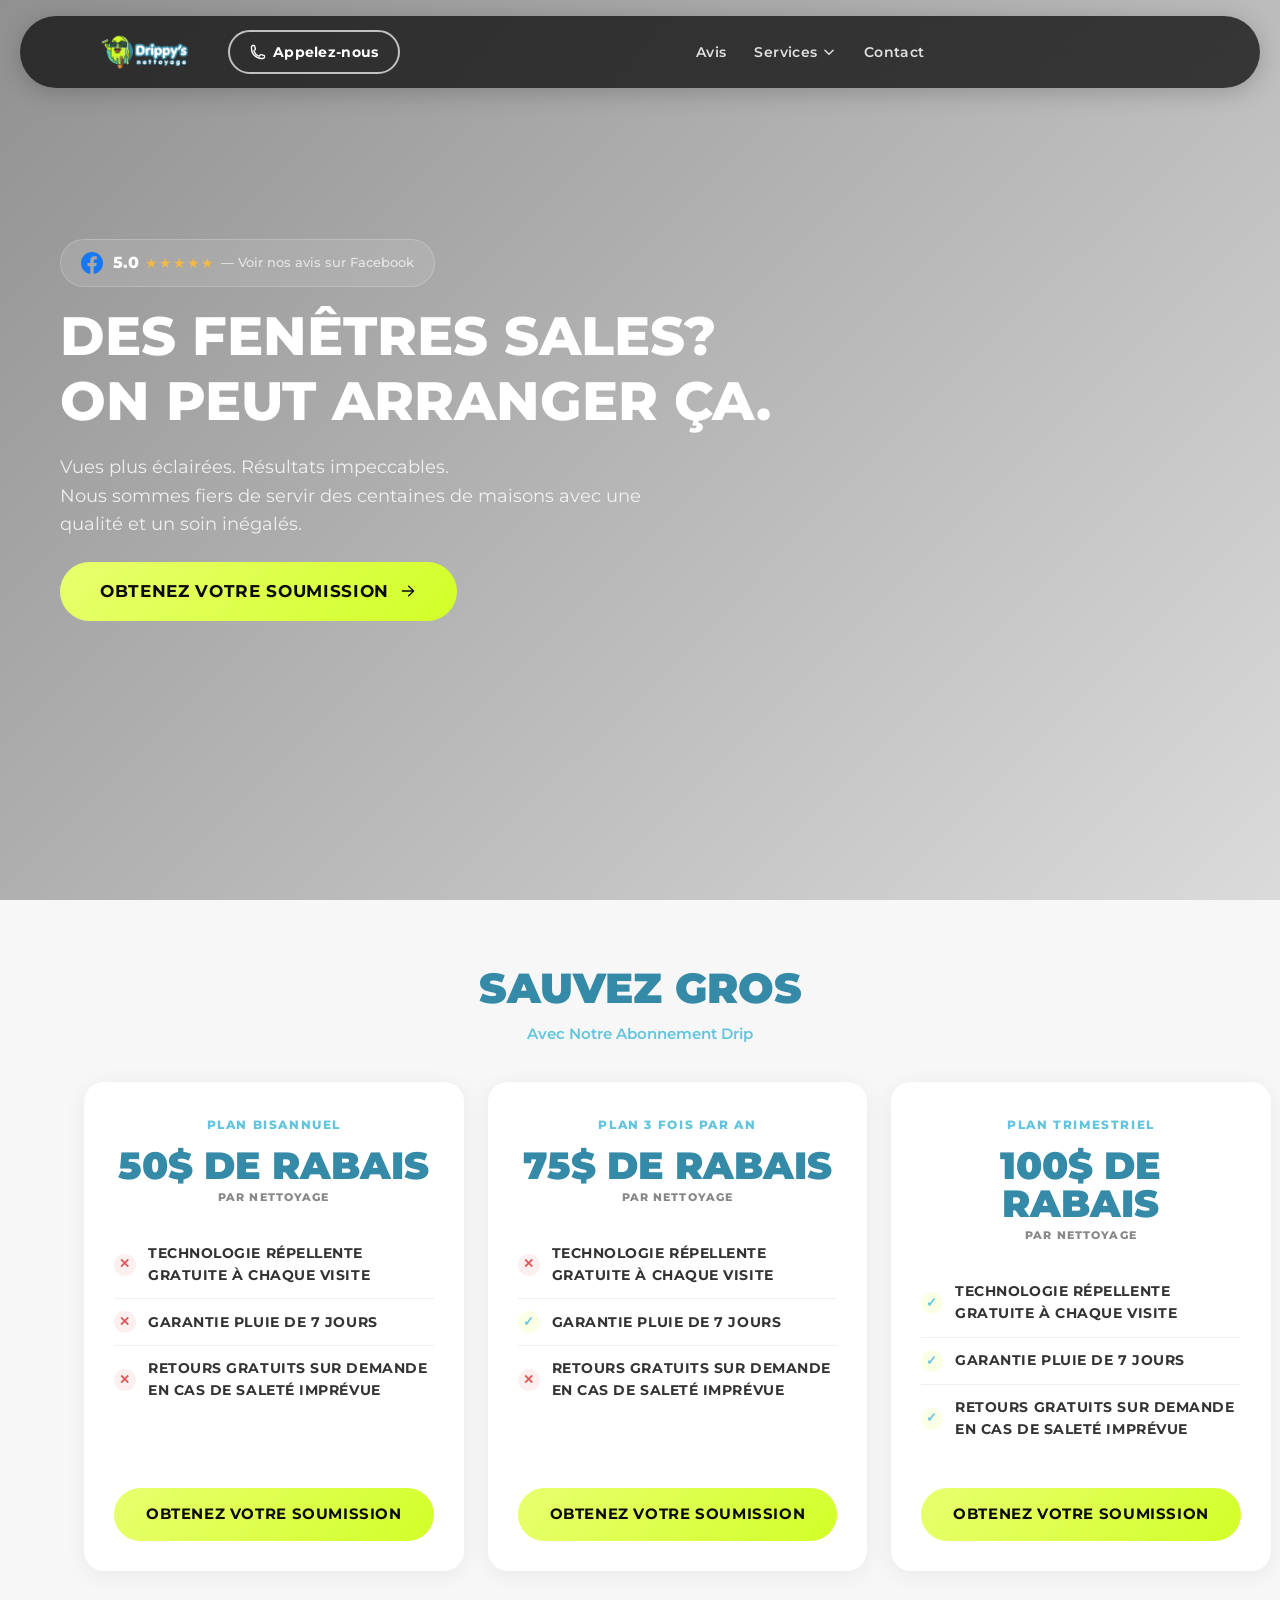
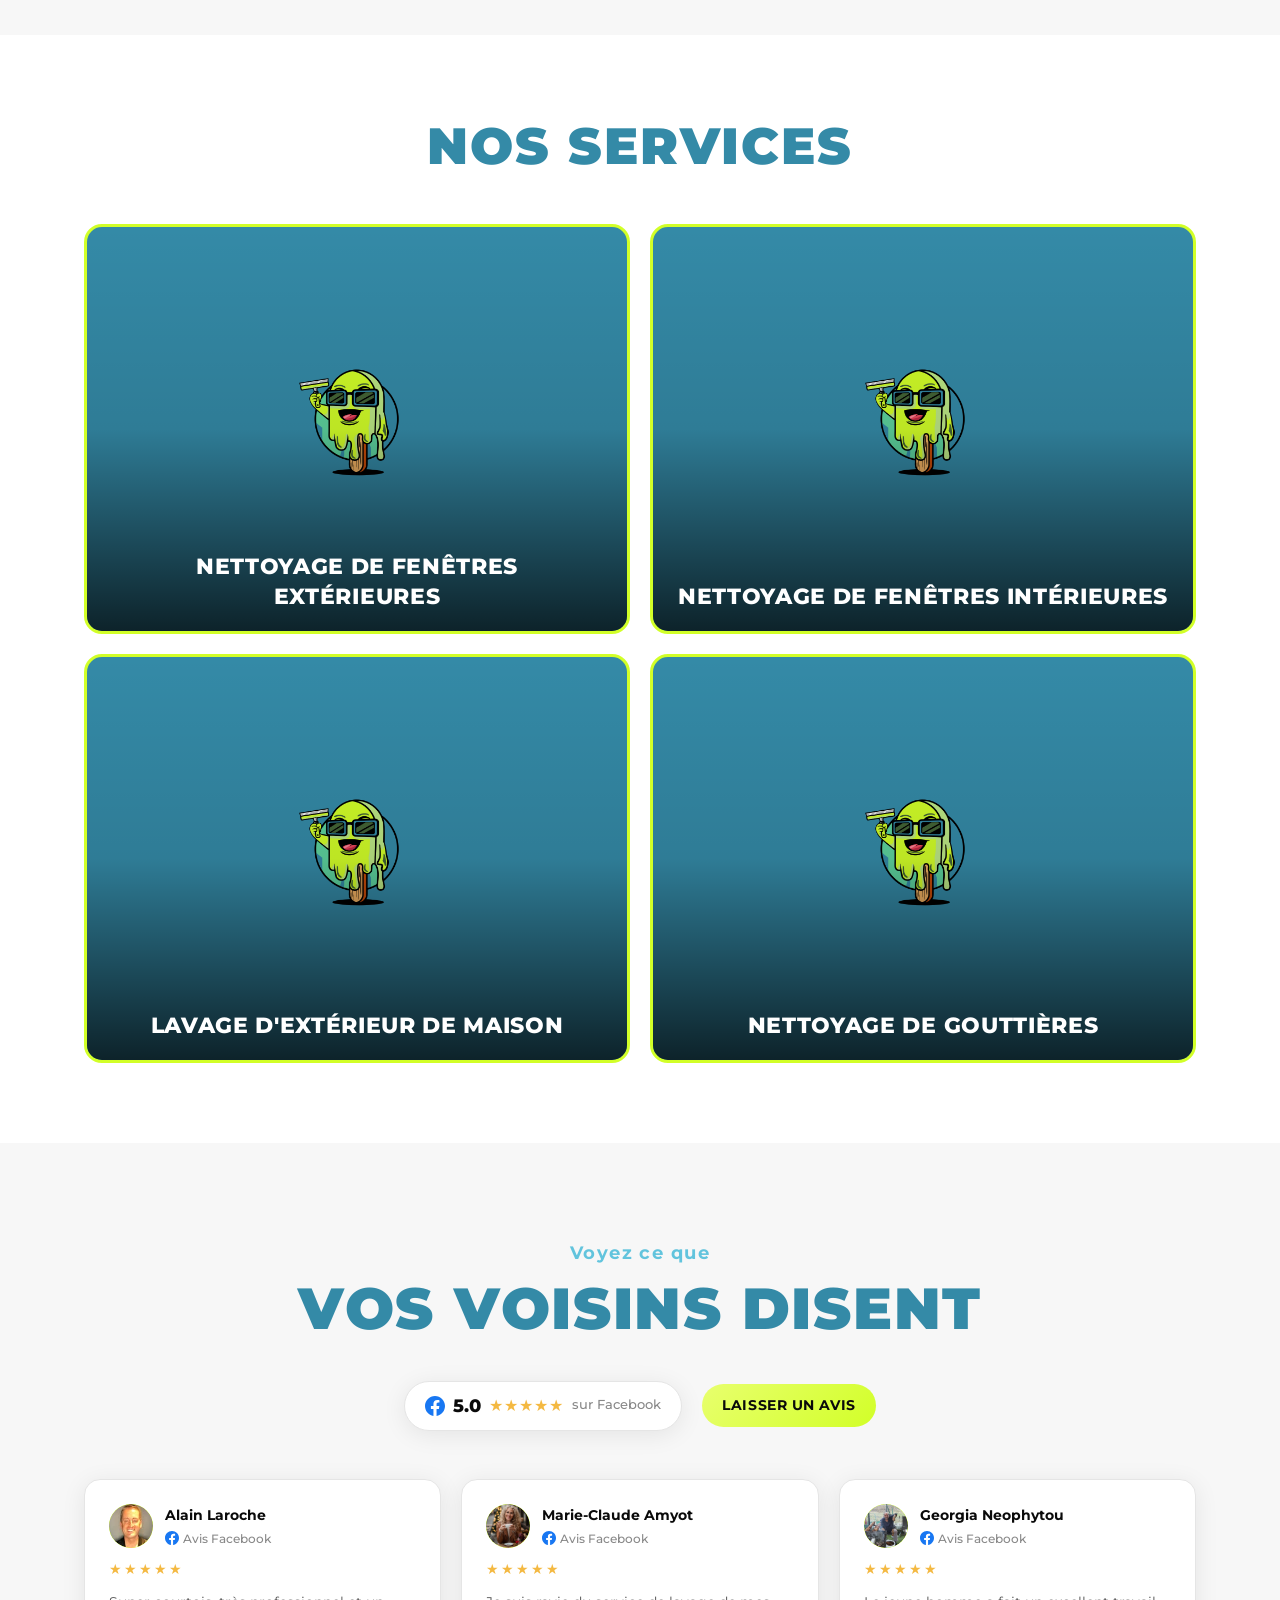
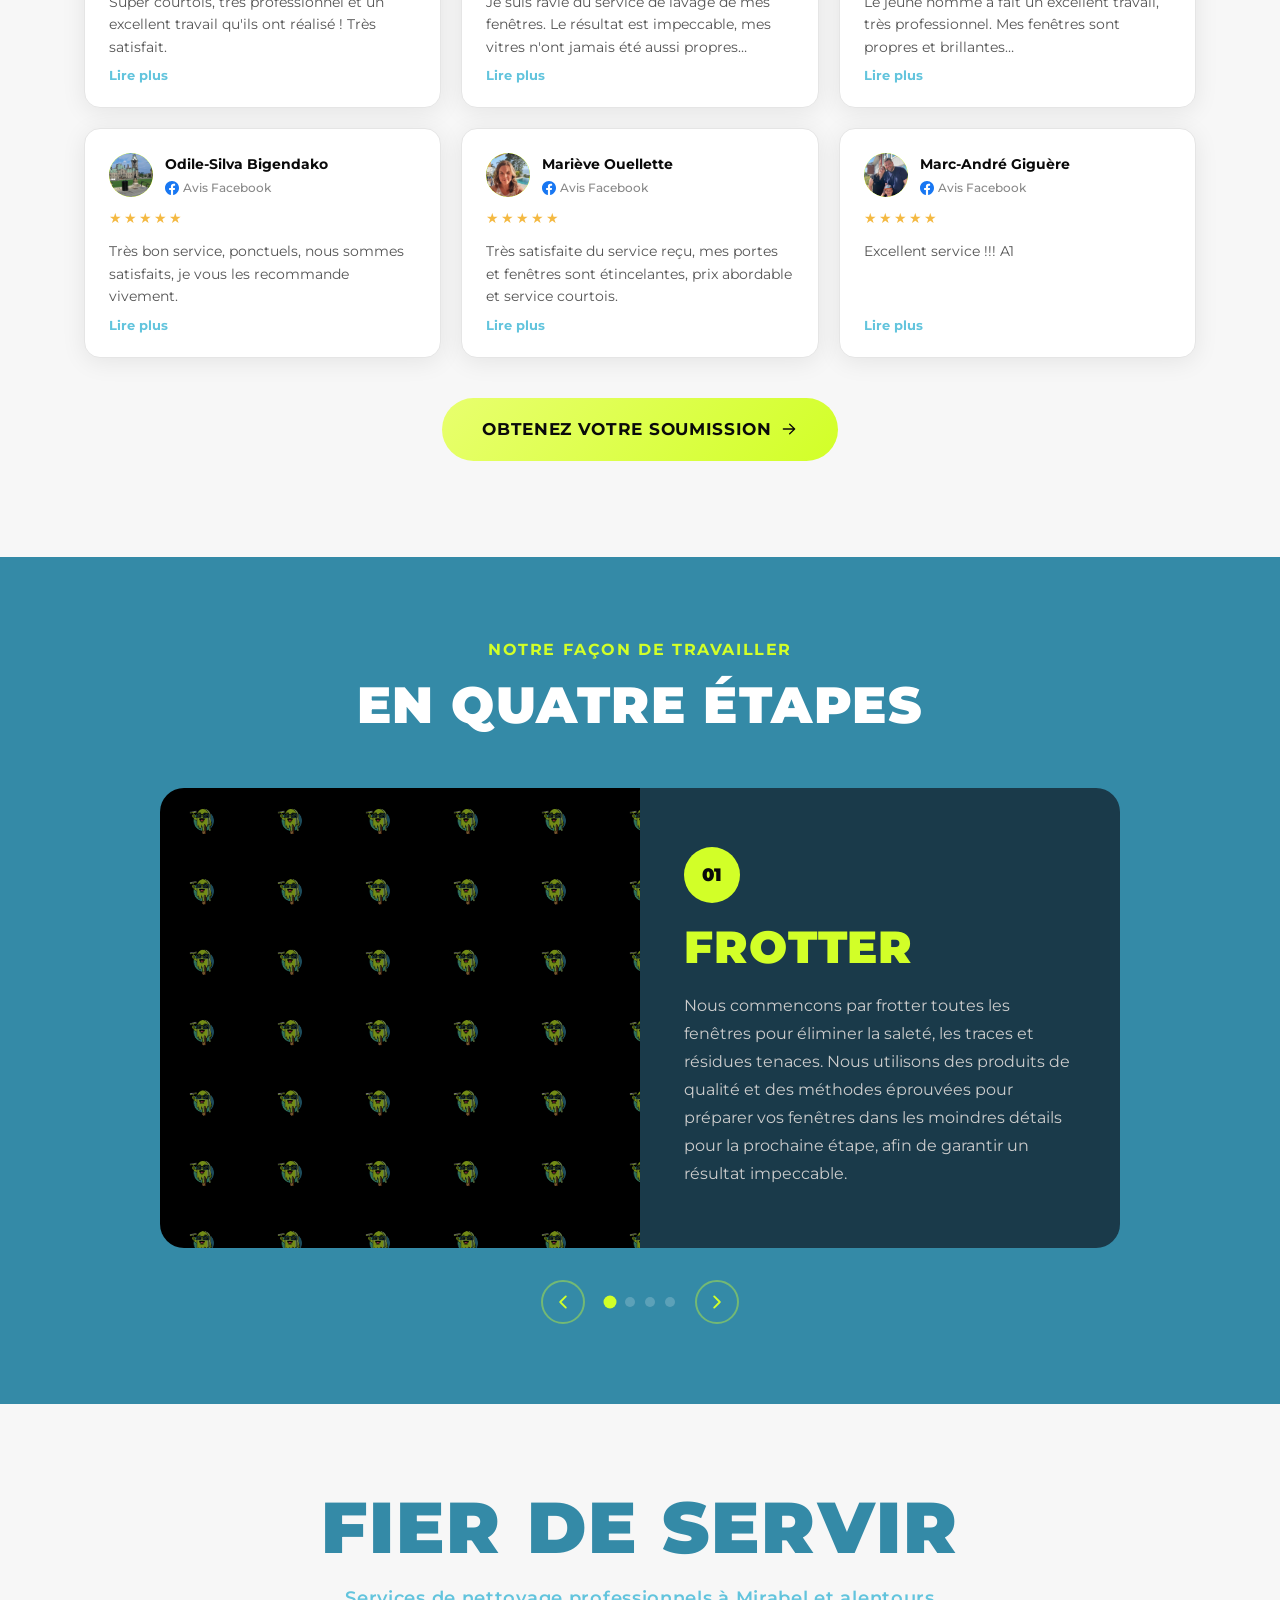
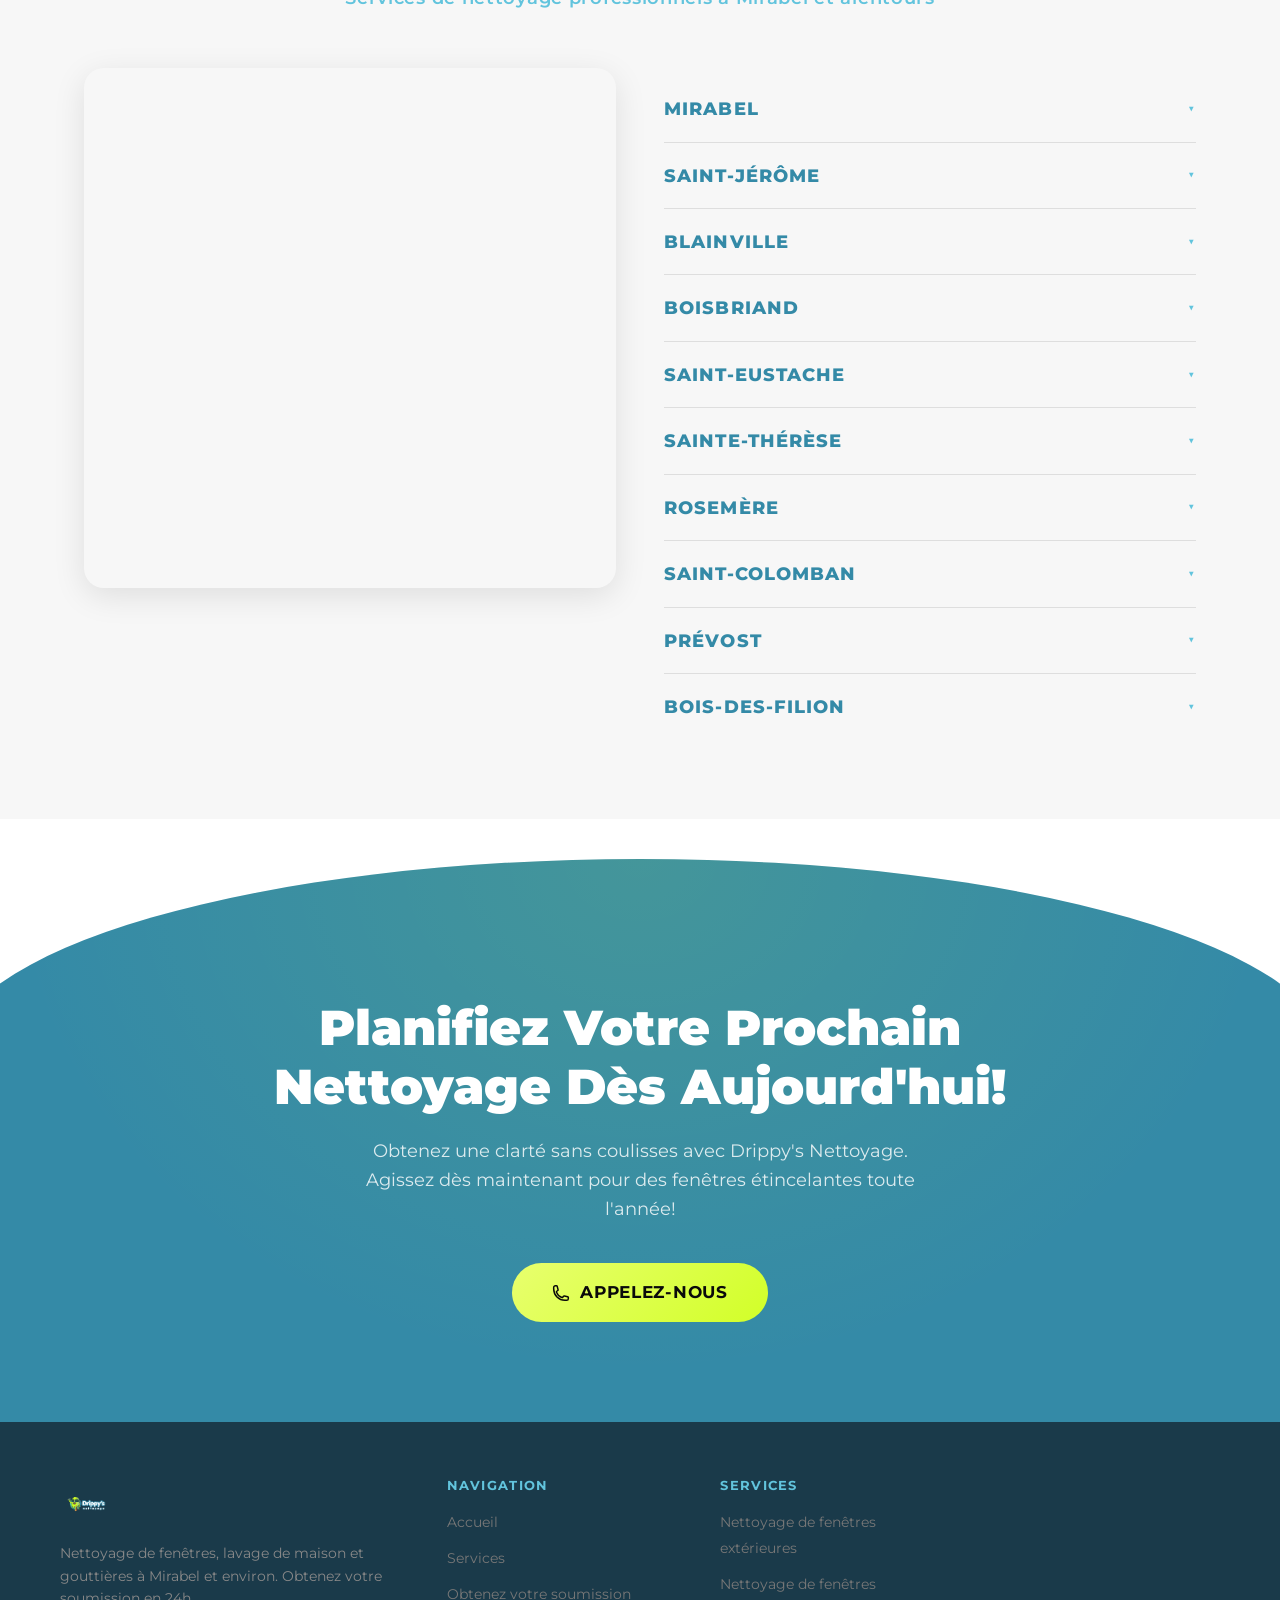
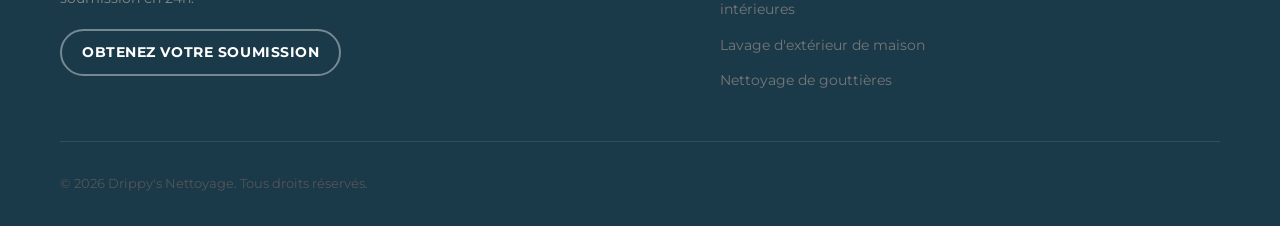
==== index.html @ 6c0a96e8 "Add Google Search Console verification meta tag Co-Authored-By: Claude Sonnet 4.6 <noreply@anthropic" ====
<!DOCTYPE html>
<html lang="fr">
<head>
  <meta charset="UTF-8">
  <link rel="icon" type="image/png" href="images/favicon.png">
  <meta name="google-site-verification" content="74CWFgGBx3Xt40rSyrYetWi0RrvciNouaYtm1x_zZIU" />
  <meta name="viewport" content="width=device-width, initial-scale=1.0">
  <title>Nettoyage Extérieur à Mirabel | Drippy's Nettoyage</title>
  <meta name="description" content="Nettoyage de vitres, lavage de maison et nettoyage de gouttières à Mirabel et environs. Obtenez votre soumission en 24h. Résultats garantis ou on revient sans frais.">
  <link rel="stylesheet" href="css/styles.css">

  <script type="application/ld+json">
  {
    "@context": "https://schema.org",
    "@type": "LocalBusiness",
    "name": "Drippy's Nettoyage",
    "description": "Services de nettoyage extérieur professionnel à Mirabel — nettoyage de vitres, lavage de maison, nettoyage de gouttières.",
    "telephone": "514-553-8952",
    "email": "sam@drippysnettoyage.com",
    "url": "[URL_SITE]",
    "address": {
      "@type": "PostalAddress",
      "addressLocality": "Mirabel",
      "addressRegion": "QC",
      "addressCountry": "CA"
    },
    "areaServed": [
      "Mirabel", "Saint-Jérôme", "Saint-Colomban", "Prévost", "Blainville",
      "Boisbriand", "Sainte-Thérèse", "Bois-des-Filion", "Saint-Eustache", "Rosemère"
    ],
    "serviceType": [
      "Nettoyage de vitres", "Lavage de maison", "Nettoyage de gouttières"
    ],
    "priceRange": "$$",
    "openingHours": "Mo-Sa 07:00-19:00"
  }
  </script>
<!-- Facebook Pixel Code -->
<script>!function(f,b,e,v,n,t,s){if(f.fbq)return;n=f.fbq=function(){n.callMethod?n.callMethod.apply(n,arguments):n.queue.push(arguments)};if(!f._fbq)f._fbq=n;n.push=n;n.loaded=!0;n.version='2.0';n.queue=[];t=b.createElement(e);t.async=!0;t.src=v;s=b.getElementsByTagName(e)[0];s.parentNode.insertBefore(t,s)}(window,document,'script','https://connect.facebook.net/en_US/fbevents.js');fbq('init','1469865391275936');fbq('track','PageView');</script>
<noscript><img height="1" width="1" src="https://www.facebook.com/tr?id=1469865391275936&ev=PageView&noscript=1"/></noscript>
<!-- End Facebook Pixel Code -->
</head>
<body>

<!-- HEADER -->
<header class="site-header" id="site-header">
  <div class="header-inner">
    <a href="index.html" class="header-logo">
      <img src="images/logo-header.png" alt="Drippy's Nettoyage">
    </a>
    <a href="tel:514-553-8952" class="btn-call-pill">
      <svg xmlns="http://www.w3.org/2000/svg" fill="none" viewBox="0 0 24 24" stroke-width="2" stroke="currentColor"><path stroke-linecap="round" stroke-linejoin="round" d="M2.25 6.75c0 8.284 6.716 15 15 15h2.25a2.25 2.25 0 002.25-2.25v-1.372c0-.516-.351-.966-.852-1.091l-4.423-1.106c-.44-.11-.902.055-1.173.417l-.97 1.293c-.282.376-.769.542-1.21.38a12.035 12.035 0 01-7.143-7.143c-.162-.441.004-.928.38-1.21l1.293-.97c.363-.271.527-.734.417-1.173L6.963 3.102a1.125 1.125 0 00-1.091-.852H4.5A2.25 2.25 0 002.25 4.5v2.25z"/></svg>
      Appelez-nous
    </a>
    <nav class="header-nav" aria-label="Navigation principale">
      <a href="#temoignages">Avis</a>
      <div class="nav-dropdown" id="navServicesDropdown">
        <button class="nav-dropdown-toggle" aria-expanded="false" aria-haspopup="true">
          Services
          <svg class="nav-chevron" xmlns="http://www.w3.org/2000/svg" fill="none" viewBox="0 0 24 24" stroke-width="2.5" stroke="currentColor"><path stroke-linecap="round" stroke-linejoin="round" d="M19 9l-7 7-7-7"/></svg>
        </button>
        <div class="nav-dropdown-menu" role="menu">
          <a href="vitres-exterieures.html">Nettoyage de fenêtres extérieures</a>
          <a href="vitres-interieures.html">Nettoyage de fenêtres intérieures</a>
          <a href="lavage-maison.html">Lavage d'extérieur de maison</a>
          <a href="gouttieres.html">Nettoyage de gouttières</a>
        </div>
      </div>
      <a href="soumission.html">Contact</a>
    </nav>

    <button class="menu-toggle" id="menu-toggle" aria-label="Menu" aria-expanded="false">
      <span></span><span></span><span></span>
    </button>
  </div>
</header>

<!-- Mobile Nav -->
<nav class="mobile-nav" id="mobile-nav" aria-label="Navigation mobile">
  <a href="#temoignages">Avis</a>
  <button class="mobile-services-toggle" id="mobileServicesToggle">
    Services
    <svg class="nav-chevron" xmlns="http://www.w3.org/2000/svg" fill="none" viewBox="0 0 24 24" stroke-width="2.5" stroke="currentColor"><path stroke-linecap="round" stroke-linejoin="round" d="M19 9l-7 7-7-7"/></svg>
  </button>
  <div class="mobile-services-menu" id="mobileServicesMenu">
    <a href="vitres-exterieures.html">Nettoyage de fenêtres extérieures</a>
    <a href="vitres-interieures.html">Nettoyage de fenêtres intérieures</a>
    <a href="lavage-maison.html">Lavage d'extérieur de maison</a>
    <a href="gouttieres.html">Nettoyage de gouttières</a>
  </div>
  <a href="soumission.html">Contact</a>
  <a href="soumission.html" class="btn btn-gold">Obtenez votre soumission</a>
</nav>

<main>

<!-- ============================================================
     1. HERO
     ============================================================ -->
<section class="hero" aria-label="En-tête principal">
  <div class="hero-bg" role="img" aria-label="Maison propre après nettoyage extérieur"></div>
  <div class="hero-overlay"></div>

  <div class="hero-content">

    <!-- Facebook Review Badge — top left, Mint-style -->
    <a href="https://www.facebook.com/profile.php?id=61581293964684&sk=reviews" target="_blank" rel="noopener" class="google-badge google-badge-link">
      <svg class="google-logo" viewBox="0 0 24 24" xmlns="http://www.w3.org/2000/svg" fill="#1877F2">
        <path d="M24 12.073C24 5.405 18.627 0 12 0S0 5.405 0 12.073c0 6.027 4.388 11.02 10.125 11.927v-8.434H7.078v-3.493h3.047V9.43c0-3.007 1.792-4.669 4.533-4.669 1.312 0 2.686.235 2.686.235v2.953H15.83c-1.491 0-1.956.925-1.956 1.874v2.25h3.328l-.532 3.493h-2.796v8.434C19.612 23.093 24 18.1 24 12.073z"/>
      </svg>
      <div class="google-badge-text">
        <span class="google-badge-rating">5.0</span>
        <span class="google-badge-stars">★★★★★</span>
        <span class="google-badge-count">— Voir nos avis sur Facebook</span>
      </div>
    </a>

    <h1>Des Fenêtres Sales?<br><em>On peut arranger ça.</em></h1>

    <p class="hero-sub">Vues plus éclairées. Résultats impeccables.<br>Nous sommes fiers de servir des centaines de maisons avec une qualité et un soin inégalés.</p>

    <div class="hero-cta">
      <a href="soumission.html" class="btn-hero-pill">
        Obtenez votre soumission
        <svg xmlns="http://www.w3.org/2000/svg" viewBox="0 0 20 20" fill="currentColor" style="width:18px;height:18px;"><path fill-rule="evenodd" d="M3 10a.75.75 0 01.75-.75h10.638L10.23 5.29a.75.75 0 111.04-1.08l5.5 5.25a.75.75 0 010 1.08l-5.5 5.25a.75.75 0 11-1.04-1.08l4.158-3.96H3.75A.75.75 0 013 10z" clip-rule="evenodd"/></svg>
      </a>
    </div>

  </div>
</section>

<!-- ============================================================
     ABONNEMENT DRIP — Plans section
     ============================================================ -->
<section class="sp-plans-section">
  <div class="container text-center">
    <h2 class="sp-plans-title">SAUVEZ GROS</h2>
    <p class="sp-plans-eyebrow">Avec Notre Abonnement Drip</p>
  </div>
  <div class="container"><div class="sp-plans-grid">

    <!-- Plan Bisannuel -->
    <div class="sp-plan-card">
      <p class="sp-plan-freq">PLAN BISANNUEL</p>
      <div class="sp-plan-discount">50$ DE RABAIS</div>
      <p class="sp-plan-discount-label">PAR NETTOYAGE</p>
      <ul class="sp-plan-features">
        <li class="sp-plan-feature sp-plan-feature--no">Technologie répellente gratuite à chaque visite</li>
        <li class="sp-plan-feature sp-plan-feature--no">Garantie pluie de 7 jours</li>
        <li class="sp-plan-feature sp-plan-feature--no">Retours gratuits sur demande en cas de saleté imprévue</li>
      </ul>
      <a href="soumission.html" class="btn btn-gold" style="display:block;text-align:center;">Obtenez votre soumission</a>
    </div>

    <!-- Plan 3 fois par an -->
    <div class="sp-plan-card">
      <p class="sp-plan-freq">PLAN 3 FOIS PAR AN</p>
      <div class="sp-plan-discount">75$ DE RABAIS</div>
      <p class="sp-plan-discount-label">PAR NETTOYAGE</p>
      <ul class="sp-plan-features">
        <li class="sp-plan-feature sp-plan-feature--no">Technologie répellente gratuite à chaque visite</li>
        <li class="sp-plan-feature">Garantie pluie de 7 jours</li>
        <li class="sp-plan-feature sp-plan-feature--no">Retours gratuits sur demande en cas de saleté imprévue</li>
      </ul>
      <a href="soumission.html" class="btn btn-gold" style="display:block;text-align:center;">Obtenez votre soumission</a>
    </div>

    <!-- Plan Trimestriel -->
    <div class="sp-plan-card">
      <p class="sp-plan-freq">PLAN TRIMESTRIEL</p>
      <div class="sp-plan-discount">100$ DE RABAIS</div>
      <p class="sp-plan-discount-label">PAR NETTOYAGE</p>
      <ul class="sp-plan-features">
        <li class="sp-plan-feature">Technologie répellente gratuite à chaque visite</li>
        <li class="sp-plan-feature">Garantie pluie de 7 jours</li>
        <li class="sp-plan-feature">Retours gratuits sur demande en cas de saleté imprévue</li>
      </ul>
      <a href="soumission.html" class="btn btn-gold" style="display:block;text-align:center;">Obtenez votre soumission</a>
    </div>

  </div></div>
</section>

<!-- ============================================================
     NOS SERVICES — Mint-style card grid
     ============================================================ -->
<section class="services-cards-section" id="services">
  <div class="container">

    <div class="services-cards-header text-center">
<h2 class="services-big-title">NOS SERVICES</h2>
    </div>

    <div class="services-cards-grid">

      <!-- ROW 1: big cards (vitres ext + int) -->
      <a href="vitres-exterieures.html" class="svc-card">
        <div class="svc-card-bg"></div>
        <div class="svc-card-overlay"></div>
        <span class="svc-card-name">Nettoyage de fenêtres extérieures</span>
      </a>

      <a href="vitres-interieures.html" class="svc-card">
        <div class="svc-card-bg"></div>
        <div class="svc-card-overlay"></div>
        <span class="svc-card-name">Nettoyage de fenêtres intérieures</span>
      </a>

      <a href="lavage-maison.html" class="svc-card">
        <div class="svc-card-bg"></div>
        <div class="svc-card-overlay"></div>
        <span class="svc-card-name">Lavage d'extérieur de maison</span>
      </a>

      <a href="gouttieres.html" class="svc-card">
        <div class="svc-card-bg"></div>
        <div class="svc-card-overlay"></div>
        <span class="svc-card-name">Nettoyage de gouttières</span>
      </a>

    </div>
  </div>
</section>




<!-- ============================================================
     3. AVIS CLIENTS
     ============================================================ -->
<section class="reviews-section" id="temoignages">
  <div class="container text-center">
    <span class="reviews-eyebrow">Voyez ce que</span>
    <h2 class="reviews-big-title">VOS VOISINS DISENT</h2>

    <!-- Google Badge Row -->
    <div class="reviews-badge-row">
      <a href="https://www.facebook.com/profile.php?id=61581293964684&sk=reviews" target="_blank" rel="noopener" class="reviews-google-badge">
        <svg class="google-logo-sm" viewBox="0 0 24 24" xmlns="http://www.w3.org/2000/svg" fill="#1877F2">
          <path d="M24 12.073C24 5.405 18.627 0 12 0S0 5.405 0 12.073c0 6.027 4.388 11.02 10.125 11.927v-8.434H7.078v-3.493h3.047V9.43c0-3.007 1.792-4.669 4.533-4.669 1.312 0 2.686.235 2.686.235v2.953H15.83c-1.491 0-1.956.925-1.956 1.874v2.25h3.328l-.532 3.493h-2.796v8.434C19.612 23.093 24 18.1 24 12.073z"/>
        </svg>
        <span class="reviews-badge-score">5.0</span>
        <span class="reviews-badge-stars">★★★★★</span>
        <span class="reviews-badge-label">sur Facebook</span>
      </a>
      <a href="https://www.facebook.com/profile.php?id=61581293964684&sk=reviews" target="_blank" rel="noopener" class="btn btn-outline btn-review">
        Laisser un avis
      </a>
    </div>

    <!-- Review Cards -->
    <div class="review-cards-grid">

      <div class="review-card">
        <div class="review-card-header">
          <div class="review-avatar"><img src="images/review-alain-laroche.jpg" alt="Alain Laroche"></div>
          <div class="review-info">
            <span class="review-name">Alain Laroche</span>
            <span class="review-source">
              <svg class="google-logo-xs" viewBox="0 0 24 24" xmlns="http://www.w3.org/2000/svg" fill="#1877F2">
                <path d="M24 12.073C24 5.405 18.627 0 12 0S0 5.405 0 12.073c0 6.027 4.388 11.02 10.125 11.927v-8.434H7.078v-3.493h3.047V9.43c0-3.007 1.792-4.669 4.533-4.669 1.312 0 2.686.235 2.686.235v2.953H15.83c-1.491 0-1.956.925-1.956 1.874v2.25h3.328l-.532 3.493h-2.796v8.434C19.612 23.093 24 18.1 24 12.073z"/>
              </svg>
              Avis Facebook
            </span>
          </div>
        </div>
        <div class="review-stars">★★★★★</div>
        <p class="review-text-short">Super courtois, très professionnel et un excellent travail qu'ils ont réalisé ! Très satisfait.</p>
        <p class="review-text-full" hidden>Super courtois, très professionnel et un excellent travail qu'ils ont réalisé ! Très satisfait. Je recommande sans hésiter.</p>
        <button class="review-read-more" data-review="0">Lire plus</button>
      </div>

      <div class="review-card">
        <div class="review-card-header">
          <div class="review-avatar"><img src="images/review-marie-claude-amyot.jpg" alt="Marie-Claude Amyot"></div>
          <div class="review-info">
            <span class="review-name">Marie-Claude Amyot</span>
            <span class="review-source">
              <svg class="google-logo-xs" viewBox="0 0 24 24" xmlns="http://www.w3.org/2000/svg" fill="#1877F2">
                <path d="M24 12.073C24 5.405 18.627 0 12 0S0 5.405 0 12.073c0 6.027 4.388 11.02 10.125 11.927v-8.434H7.078v-3.493h3.047V9.43c0-3.007 1.792-4.669 4.533-4.669 1.312 0 2.686.235 2.686.235v2.953H15.83c-1.491 0-1.956.925-1.956 1.874v2.25h3.328l-.532 3.493h-2.796v8.434C19.612 23.093 24 18.1 24 12.073z"/>
              </svg>
              Avis Facebook
            </span>
          </div>
        </div>
        <div class="review-stars">★★★★★</div>
        <p class="review-text-short">Je suis ravie du service de lavage de mes fenêtres. Le résultat est impeccable, mes vitres n'ont jamais été aussi propres…</p>
        <p class="review-text-full" hidden>Je suis ravie du service de lavage de mes fenêtres. Le résultat est impeccable, mes vitres n'ont jamais été aussi propres. Équipe professionnelle et efficace. Je recommande vivement leurs services pour un lavage de fenêtres de haute qualité.</p>
        <button class="review-read-more" data-review="1">Lire plus</button>
      </div>

      <div class="review-card">
        <div class="review-card-header">
          <div class="review-avatar"><img src="images/review-georgia-neophytou.jpg" alt="Georgia Neophytou"></div>
          <div class="review-info">
            <span class="review-name">Georgia Neophytou</span>
            <span class="review-source">
              <svg class="google-logo-xs" viewBox="0 0 24 24" xmlns="http://www.w3.org/2000/svg" fill="#1877F2">
                <path d="M24 12.073C24 5.405 18.627 0 12 0S0 5.405 0 12.073c0 6.027 4.388 11.02 10.125 11.927v-8.434H7.078v-3.493h3.047V9.43c0-3.007 1.792-4.669 4.533-4.669 1.312 0 2.686.235 2.686.235v2.953H15.83c-1.491 0-1.956.925-1.956 1.874v2.25h3.328l-.532 3.493h-2.796v8.434C19.612 23.093 24 18.1 24 12.073z"/>
              </svg>
              Avis Facebook
            </span>
          </div>
        </div>
        <div class="review-stars">★★★★★</div>
        <p class="review-text-short">Le jeune homme a fait un excellent travail, très professionnel. Mes fenêtres sont propres et brillantes…</p>
        <p class="review-text-full" hidden>Le jeune homme a fait un excellent travail, très professionnel. Mes fenêtres sont propres et brillantes — je recommande définitivement cette compagnie et je vais certainement les rappeler.</p>
        <button class="review-read-more" data-review="2">Lire plus</button>
      </div>

      <div class="review-card">
        <div class="review-card-header">
          <div class="review-avatar"><img src="images/review-odile-bigendako.jpg" alt="Odile-Silva Bigendako"></div>
          <div class="review-info">
            <span class="review-name">Odile-Silva Bigendako</span>
            <span class="review-source">
              <svg class="google-logo-xs" viewBox="0 0 24 24" xmlns="http://www.w3.org/2000/svg" fill="#1877F2">
                <path d="M24 12.073C24 5.405 18.627 0 12 0S0 5.405 0 12.073c0 6.027 4.388 11.02 10.125 11.927v-8.434H7.078v-3.493h3.047V9.43c0-3.007 1.792-4.669 4.533-4.669 1.312 0 2.686.235 2.686.235v2.953H15.83c-1.491 0-1.956.925-1.956 1.874v2.25h3.328l-.532 3.493h-2.796v8.434C19.612 23.093 24 18.1 24 12.073z"/>
              </svg>
              Avis Facebook
            </span>
          </div>
        </div>
        <div class="review-stars">★★★★★</div>
        <p class="review-text-short">Très bon service, ponctuels, nous sommes satisfaits, je vous les recommande vivement.</p>
        <p class="review-text-full" hidden>Très bon service, ponctuels, nous sommes satisfaits, je vous les recommande vivement.</p>
        <button class="review-read-more" data-review="3">Lire plus</button>
      </div>

      <div class="review-card">
        <div class="review-card-header">
          <div class="review-avatar"><img src="images/review-marieve-ouellette.jpg" alt="Mariève Ouellette"></div>
          <div class="review-info">
            <span class="review-name">Mariève Ouellette</span>
            <span class="review-source">
              <svg class="google-logo-xs" viewBox="0 0 24 24" xmlns="http://www.w3.org/2000/svg" fill="#1877F2">
                <path d="M24 12.073C24 5.405 18.627 0 12 0S0 5.405 0 12.073c0 6.027 4.388 11.02 10.125 11.927v-8.434H7.078v-3.493h3.047V9.43c0-3.007 1.792-4.669 4.533-4.669 1.312 0 2.686.235 2.686.235v2.953H15.83c-1.491 0-1.956.925-1.956 1.874v2.25h3.328l-.532 3.493h-2.796v8.434C19.612 23.093 24 18.1 24 12.073z"/>
              </svg>
              Avis Facebook
            </span>
          </div>
        </div>
        <div class="review-stars">★★★★★</div>
        <p class="review-text-short">Très satisfaite du service reçu, mes portes et fenêtres sont étincelantes, prix abordable et service courtois.</p>
        <p class="review-text-full" hidden>Très satisfaite du service reçu, mes portes et fenêtres sont étincelantes, prix abordable et service courtois.</p>
        <button class="review-read-more" data-review="4">Lire plus</button>
      </div>

      <div class="review-card">
        <div class="review-card-header">
          <div class="review-avatar"><img src="images/review-marc-andre-giguere.jpg" alt="Marc-André Giguère"></div>
          <div class="review-info">
            <span class="review-name">Marc-André Giguère</span>
            <span class="review-source">
              <svg class="google-logo-xs" viewBox="0 0 24 24" xmlns="http://www.w3.org/2000/svg" fill="#1877F2">
                <path d="M24 12.073C24 5.405 18.627 0 12 0S0 5.405 0 12.073c0 6.027 4.388 11.02 10.125 11.927v-8.434H7.078v-3.493h3.047V9.43c0-3.007 1.792-4.669 4.533-4.669 1.312 0 2.686.235 2.686.235v2.953H15.83c-1.491 0-1.956.925-1.956 1.874v2.25h3.328l-.532 3.493h-2.796v8.434C19.612 23.093 24 18.1 24 12.073z"/>
              </svg>
              Avis Facebook
            </span>
          </div>
        </div>
        <div class="review-stars">★★★★★</div>
        <p class="review-text-short">Excellent service !!! A1</p>
        <p class="review-text-full" hidden>Excellent service !!! A1</p>
        <button class="review-read-more" data-review="5">Lire plus</button>
      </div>

    </div>

    <div style="margin-top:40px;">
      <a href="soumission.html" class="btn btn-gold btn-lg">
        Obtenez votre soumission
        <svg xmlns="http://www.w3.org/2000/svg" viewBox="0 0 20 20" fill="currentColor" style="width:18px;height:18px;"><path fill-rule="evenodd" d="M3 10a.75.75 0 01.75-.75h10.638L10.23 5.29a.75.75 0 111.04-1.08l5.5 5.25a.75.75 0 010 1.08l-5.5 5.25a.75.75 0 11-1.04-1.08l4.158-3.96H3.75A.75.75 0 013 10z" clip-rule="evenodd"/></svg>
      </a>
    </div>
  </div>
</section>

<!-- Review Modal -->
<div class="review-modal-overlay" id="reviewModal" aria-hidden="true">
  <div class="review-modal-card" role="dialog" aria-modal="true">
    <button class="review-modal-close" id="reviewModalClose" aria-label="Fermer">×</button>
    <div class="review-modal-header">
      <div class="review-avatar" id="modalAvatar"></div>
      <div class="review-info">
        <span class="review-name" id="modalName"></span>
        <span class="review-source">
          <svg class="google-logo-xs" viewBox="0 0 24 24" xmlns="http://www.w3.org/2000/svg" fill="#1877F2">
            <path d="M24 12.073C24 5.405 18.627 0 12 0S0 5.405 0 12.073c0 6.027 4.388 11.02 10.125 11.927v-8.434H7.078v-3.493h3.047V9.43c0-3.007 1.792-4.669 4.533-4.669 1.312 0 2.686.235 2.686.235v2.953H15.83c-1.491 0-1.956.925-1.956 1.874v2.25h3.328l-.532 3.493h-2.796v8.434C19.612 23.093 24 18.1 24 12.073z"/>
          </svg>
          Avis Facebook
        </span>
      </div>
    </div>
    <div class="review-stars" style="margin:12px 0;">★★★★★</div>
    <p class="review-modal-text" id="modalText"></p>
  </div>
</div>






<!-- ============================================================
     PROCESSUS EN 3 ÉTAPES
     ============================================================ -->
<section class="process-section" id="processus">
  <div class="container">

    <div class="process-header text-center">
      <span class="process-eyebrow">Notre façon de travailler</span>
      <h2 class="process-title">EN QUATRE ÉTAPES</h2>
    </div>

    <div class="process-carousel-wrap">

      <!-- Étape 1 -->
      <div class="process-slide active">
        <div class="process-photo" style="background-color: #000000;">
          <div class="process-photo-bg"></div>
        </div>
        <div class="process-card">
          <div class="process-badge">01</div>
          <h3 class="process-step-name">FROTTER</h3>
          <p class="process-step-desc">Nous commencons par frotter toutes les fenêtres pour éliminer la saleté, les traces et résidues tenaces. Nous utilisons des produits de qualité et des méthodes éprouvées pour préparer vos fenêtres dans les moindres détails pour la prochaine étape, afin de garantir un résultat impeccable.</p>
        </div>
      </div>

      <!-- Étape 2 -->
      <div class="process-slide">
        <div class="process-photo" style="background-color: #000000;">
          <div class="process-photo-bg"></div>
        </div>
        <div class="process-card">
          <div class="process-badge">02</div>
          <h3 class="process-step-name">RINCER</h3>
          <p class="process-step-desc">On rince toutes les fenêtres pour éliminer tout résidu et préparer le verre pour notre traitement exclusif en dernière étape.</p>
        </div>
      </div>

      <!-- Étape 3 -->
      <div class="process-slide">
        <div class="process-photo" style="background-color: #000000;">
          <div class="process-photo-bg"></div>
        </div>
        <div class="process-card">
          <div class="process-badge">03</div>
          <h3 class="process-step-name">DÉTAIL</h3>
          <p class="process-step-desc">L'excellence se trouve dans les détails que d'autres ignorent. Nous prenons soin de nettoyer les cadres, les rebords et les coins souvent oubliés. Chaque surface est vérifiée pour un résultat propre, soigné et une brillance éclatante sous tous les angles.</p>
        </div>
      </div>

      <!-- Étape 4 -->
      <div class="process-slide">
        <div class="process-photo" style="background-color: #000000;">
          <div class="process-photo-bg"></div>
        </div>
        <div class="process-card">
          <div class="process-badge">04</div>
          <h3 class="process-step-name">TECHNOLOGIE<br>RÉPELLENTE</h3>
          <p class="process-step-desc">En étape finale, nous appliquons notre traitement répellent exclusif sur chaque vitre. Cette barrière invisible repousse l'eau, prévient les dépôts de calcaire et prolonge l'effet de propreté — vos fenêtres restent étincelantes bien plus longtemps entre chaque visite.</p>
        </div>
      </div>

    </div>

    <!-- Navigation -->
    <div class="process-nav">
      <button class="process-prev" aria-label="Étape précédente">
        <svg xmlns="http://www.w3.org/2000/svg" fill="none" viewBox="0 0 24 24" stroke-width="2.5" stroke="currentColor"><path stroke-linecap="round" stroke-linejoin="round" d="M15.75 19.5L8.25 12l7.5-7.5"/></svg>
      </button>
      <div class="process-dots">
        <button class="process-dot active" aria-label="Étape 1"></button>
        <button class="process-dot" aria-label="Étape 2"></button>
        <button class="process-dot" aria-label="Étape 3"></button>
        <button class="process-dot" aria-label="Étape 4"></button>
      </div>
      <button class="process-next" aria-label="Étape suivante">
        <svg xmlns="http://www.w3.org/2000/svg" fill="none" viewBox="0 0 24 24" stroke-width="2.5" stroke="currentColor"><path stroke-linecap="round" stroke-linejoin="round" d="M8.25 4.5l7.5 7.5-7.5 7.5"/></svg>
      </button>
    </div>

  </div>
</section>

<!-- ============================================================
     6. SERVICE AREA
     ============================================================ -->
<section class="area-section" id="zone-service">

  <div class="area-header text-center">
    <h2 class="area-title">FIER DE SERVIR</h2>
    <p class="area-subtitle">Services de nettoyage professionnels à Mirabel et alentours</p>
  </div>

  <div class="container">
    <div class="area-grid">

      <!-- Carte Google Maps -->
      <div class="area-map">
        <iframe
          src="https://maps.google.com/maps?width=100%25&height=600&hl=fr&q=Mirabel+QC+Canada&ie=UTF8&t=&z=10&iwloc=B&output=embed"
          width="100%"
          height="100%"
          style="border:0;display:block;"
          allowfullscreen=""
          loading="lazy"
          referrerpolicy="no-referrer-when-downgrade"
          title="Zone de service — Mirabel">
        </iframe>
      </div>

      <!-- Liste des villes -->
      <div class="area-cities-list">
        <div class="area-city-row">
          <span>Mirabel</span>
          <span class="area-chevron">&#9660;</span>
        </div>
        <div class="area-city-row">
          <span>Saint-Jérôme</span>
          <span class="area-chevron">&#9660;</span>
        </div>
        <div class="area-city-row">
          <span>Blainville</span>
          <span class="area-chevron">&#9660;</span>
        </div>
        <div class="area-city-row">
          <span>Boisbriand</span>
          <span class="area-chevron">&#9660;</span>
        </div>
        <div class="area-city-row">
          <span>Saint-Eustache</span>
          <span class="area-chevron">&#9660;</span>
        </div>
        <div class="area-city-row">
          <span>Sainte-Thérèse</span>
          <span class="area-chevron">&#9660;</span>
        </div>
        <div class="area-city-row">
          <span>Rosemère</span>
          <span class="area-chevron">&#9660;</span>
        </div>
        <div class="area-city-row">
          <span>Saint-Colomban</span>
          <span class="area-chevron">&#9660;</span>
        </div>
        <div class="area-city-row">
          <span>Prévost</span>
          <span class="area-chevron">&#9660;</span>
        </div>
        <div class="area-city-row" style="border-bottom:none;">
          <span>Bois-des-Filion</span>
          <span class="area-chevron">&#9660;</span>
        </div>
      </div>

    </div>
  </div>

</section>

<!-- ============================================================
     BANNIÈRE CTA FINALE
     ============================================================ -->
<section class="cta-banner-section">
  <div class="cta-banner-bg"></div>
  <div class="cta-banner-overlay"></div>
  <div class="container text-center" style="position:relative;z-index:2;">
    <h2 class="cta-banner-title">Planifiez Votre Prochain Nettoyage Dès Aujourd'hui!</h2>
    <p class="cta-banner-sub">Obtenez une clarté sans coulisses avec Drippy's Nettoyage. Agissez dès maintenant pour des fenêtres étincelantes toute l'année!</p>
    <a href="tel:514-553-8952" class="btn-cta-banner">
      <svg xmlns="http://www.w3.org/2000/svg" fill="none" viewBox="0 0 24 24" stroke-width="2" stroke="currentColor" style="width:18px;height:18px;flex-shrink:0;"><path stroke-linecap="round" stroke-linejoin="round" d="M2.25 6.75c0 8.284 6.716 15 15 15h2.25a2.25 2.25 0 002.25-2.25v-1.372c0-.516-.351-.966-.852-1.091l-4.423-1.106c-.44-.11-.902.055-1.173.417l-.97 1.293c-.282.376-.769.542-1.21.38a12.035 12.035 0 01-7.143-7.143c-.162-.441.004-.928.38-1.21l1.293-.97c.363-.271.527-.734.417-1.173L6.963 3.102a1.125 1.125 0 00-1.091-.852H4.5A2.25 2.25 0 002.25 4.5v2.25z"/></svg>
      Appelez-nous
    </a>
  </div>
</section>

</main>

<!-- FOOTER -->
<footer class="site-footer">
  <div class="footer-inner">
    <div class="footer-top">
      <div class="footer-brand">
        <img src="images/logo-header.png" alt="Drippy's Nettoyage">
        <p>Nettoyage de fenêtres, lavage de maison et gouttières à Mirabel et environ. Obtenez votre soumission en 24h.</p>
        <a href="soumission.html" class="btn btn-outline" style="font-size:0.875rem;padding:10px 20px;color:#ffffff;">Obtenez votre soumission</a>
      </div>
      <div class="footer-col">
        <h4>Navigation</h4>
        <ul>
          <li><a href="index.html">Accueil</a></li>
          <li><a href="services.html">Services</a></li>
          <li><a href="soumission.html">Obtenez votre soumission</a></li>
        </ul>
      </div>
      <div class="footer-col">
        <h4>Services</h4>
        <ul>
          <li><a href="vitres-exterieures.html">Nettoyage de fenêtres extérieures</a></li>
          <li><a href="vitres-interieures.html">Nettoyage de fenêtres intérieures</a></li>
          <li><a href="lavage-maison.html">Lavage d'extérieur de maison</a></li>
          <li><a href="gouttieres.html">Nettoyage de gouttières</a></li>
        </ul>
      </div>
    </div>
    <div class="footer-bottom">
      <span>© 2026 Drippy's Nettoyage. Tous droits réservés.</span>

    </div>
  </div>
</footer>

<script src="js/main.js"></script>
</body>
</html>
---- css/styles.css ----
/* ============================================================
   Drippy's Nettoyage — Main Stylesheet
   Design: White + Lime (#d2ff28) + Blue (#348aa7) + Mint (#5dd39e)
   ============================================================ */

@import url('https://fonts.googleapis.com/css2?family=Montserrat:wght@400;500;600;700;800;900&display=swap');

/* --- CSS Variables --- */
:root {
  --gold:        #d2ff28;
  --gold-dark:   #b8e020;
  --gold-light:  #e8ff6e;
  --blue:        #348aa7;
  --blue-dark:   #2a7090;
  --blue-light:  #62c4dd;
  --mint:        #5dd39e;

  /* Light theme */
  --black:       #ffffff;
  --black-mid:   #f7f7f7;
  --black-light: #efefef;
  --border:      #e5e5e5;
  --text:        #0a0a0a;
  --text-muted:  #555555;
  --text-dim:    #888888;

  --font: 'Montserrat', sans-serif;

  --radius:    8px;
  --radius-lg: 16px;
  --shadow:    0 4px 24px rgba(0,0,0,0.08);
  --shadow-gold: 0 4px 20px rgba(210,255,40,0.35);

  --header-h: 72px;
  --max-w:    1160px;
  --section-pad: 96px 24px;
}

/* --- Reset --- */
*, *::before, *::after { box-sizing: border-box; margin: 0; padding: 0; }
html { scroll-behavior: smooth; }
body {
  background: var(--black);
  color: var(--text);
  font-family: var(--font);
  font-size: 16px;
  line-height: 1.6;
  -webkit-font-smoothing: antialiased;
}
img { display: block; max-width: 100%; height: auto; }
a { color: inherit; text-decoration: none; }
ul { list-style: none; }

/* --- Typography --- */
h1, h2, h3, h4 {
  line-height: 1.2;
  font-weight: 800;
  color: #348aa7;
  text-transform: uppercase;
}
h1 { font-size: clamp(2rem, 5vw, 3.4rem); }
h2 { font-size: clamp(1.6rem, 3.5vw, 2.4rem); }
h3 { font-size: clamp(1.1rem, 2.5vw, 1.4rem); }
p  { color: var(--text-muted); }

.section-label {
  display: inline-block;
  font-size: 0.75rem;
  font-weight: 700;
  letter-spacing: 0.15em;
  text-transform: uppercase;
  color: #62c4dd;
  margin-bottom: 12px;
}
.section-title { margin-bottom: 16px; }
.section-subtitle { color: var(--text-muted); max-width: 600px; margin: 0 auto 56px; text-align: center; }

/* --- Utility --- */
.container { max-width: var(--max-w); margin: 0 auto; padding: 0 24px; }
.text-center { text-align: center; }
.text-gold { color: var(--blue-light); }
.divider { width: 48px; height: 3px; background: var(--gold); margin: 0 auto 24px; }

/* --- Buttons --- */
.btn {
  display: inline-flex;
  align-items: center;
  gap: 8px;
  padding: 14px 32px;
  border-radius: 50px;
  font-family: var(--font);
  font-size: 0.95rem;
  font-weight: 700;
  cursor: pointer;
  transition: all 0.25s ease;
  border: none;
  white-space: nowrap;
  text-transform: uppercase;
  letter-spacing: 0.04em;
}
.btn-gold {
  background: linear-gradient(135deg, #e8ff6e 0%, #d2ff28 100%);
  color: #0a0a0a;
}
.btn-gold:hover {
  background: linear-gradient(135deg, #d2ff28 0%, #b8e020 100%);
  box-shadow: 0 8px 24px rgba(210,255,40,0.4);
  transform: translateY(-2px);
}
.btn-outline {
  background: linear-gradient(135deg, #e8ff6e 0%, #d2ff28 100%);
  color: #0a0a0a;
  border: none;
}
.btn-outline:hover {
  background: linear-gradient(135deg, #d2ff28 0%, #b8e020 100%);
  box-shadow: 0 8px 24px rgba(210,255,40,0.4);
  transform: translateY(-2px);
}
.btn-lg { padding: 18px 40px; font-size: 1.05rem; }

/* Phone pill button — sits right after logo in header */
.btn-call-pill {
  display: flex;
  align-items: center;
  gap: 7px;
  padding: 9px 20px;
  border: 2px solid rgba(255,255,255,0.7);
  border-radius: 100px;
  font-size: 0.875rem;
  font-weight: 700;
  color: #ffffff;
  font-family: var(--font);
  transition: all 0.2s;
  white-space: nowrap;
  flex-shrink: 0;
  text-decoration: none;
  letter-spacing: 0.02em;
}
.btn-call-pill:hover {
  background: #d2ff28;
  color: #0a0a0a;
  border-color: #d2ff28;
}
.btn-call-pill svg { width: 16px; height: 16px; flex-shrink: 0; }

/* Hero pill CTA */
.btn-hero-pill {
  display: inline-flex;
  align-items: center;
  gap: 10px;
  padding: 16px 40px;
  background: linear-gradient(135deg, #e8ff6e 0%, #d2ff28 100%);
  color: #0a0a0a;
  border-radius: 50px;
  font-weight: 700;
  font-size: 1.05rem;
  letter-spacing: 0.04em;
  text-transform: uppercase;
  text-decoration: none;
  transition: all 0.25s;
  white-space: nowrap;
  font-family: var(--font);
  border: none;
}
.btn-hero-pill:hover {
  background: linear-gradient(135deg, #d2ff28 0%, #b8e020 100%);
  box-shadow: 0 8px 24px rgba(210,255,40,0.4);
  transform: translateY(-2px);
}

/* ============================================================
   HEADER
   ============================================================ */
.site-header {
  position: fixed;
  top: 16px; left: 20px; right: 20px;
  z-index: 1000;
  height: var(--header-h);
  display: flex;
  align-items: center;
  background: rgba(20,20,20,0.80);
  backdrop-filter: blur(14px);
  -webkit-backdrop-filter: blur(14px);
  border: none;
  border-radius: 100px;
  box-shadow: 0 4px 24px rgba(0,0,0,0.2);
  overflow: visible;
  transition: background 0.3s ease, box-shadow 0.3s ease;
}
.site-header.scrolled {
  background: rgba(20,20,20,0.93);
  box-shadow: 0 6px 32px rgba(0,0,0,0.25);
}
.header-inner {
  max-width: var(--max-w);
  width: 100%;
  margin: 0 auto;
  padding: 0 24px;
  display: flex;
  align-items: center;
  justify-content: space-between;
  gap: 24px;
}
.header-logo {
  display: flex;
  align-items: center;
  gap: 10px;
  flex-shrink: 0;
}
.header-logo img {
  height: 120px;
  width: auto;
}
.logo-text {
  font-size: 0.95rem;
  font-weight: 800;
  letter-spacing: 0.02em;
  line-height: 1.2;
  color: var(--text);
  text-transform: none;
}
.logo-text span { color: #348aa7; }

.header-nav { display: flex; align-items: center; gap: 28px; flex: 1; justify-content: center; }
.header-nav a {
  font-size: 0.875rem;
  font-weight: 600;
  color: rgba(255,255,255,0.85);
  transition: color 0.2s;
  letter-spacing: 0.03em;
}
.header-nav a:hover { color: #ffffff; }

/* Services dropdown */
.nav-dropdown { position: relative; }
.nav-dropdown-toggle {
  display: flex;
  align-items: center;
  gap: 4px;
  font-size: 0.875rem;
  font-weight: 600;
  color: rgba(255,255,255,0.85);
  cursor: pointer;
  transition: color 0.2s;
  letter-spacing: 0.03em;
  background: none;
  border: none;
  font-family: var(--font);
  padding: 0;
  opacity: 1;
}
.nav-dropdown-toggle:hover { color: #ffffff; }
.nav-chevron {
  width: 14px; height: 14px;
  transition: transform 0.2s;
  flex-shrink: 0;
}
.nav-dropdown:hover .nav-chevron,
.nav-dropdown.open .nav-chevron { transform: rotate(180deg); }

.nav-dropdown-menu {
  position: absolute;
  top: 100%;
  left: 50%;
  transform: translateX(-50%);
  background: #ffffff;
  border: 1px solid var(--border);
  border-radius: var(--radius-lg);
  box-shadow: 0 8px 32px rgba(0,0,0,0.12);
  min-width: 300px;
  padding: 12px 8px 8px;
  opacity: 0;
  pointer-events: none;
  transition: opacity 0.15s ease, transform 0.15s ease;
  transform: translateX(-50%) translateY(-4px);
  z-index: 200;
}
.nav-dropdown:hover .nav-dropdown-menu,
.nav-dropdown.open .nav-dropdown-menu {
  opacity: 1;
  pointer-events: all;
  transform: translateX(-50%) translateY(0);
}
.nav-dropdown-menu a {
  display: flex;
  align-items: center;
  gap: 10px;
  padding: 11px 14px;
  border-radius: var(--radius);
  font-size: 0.875rem;
  font-weight: 600;
  color: var(--text-muted);
  transition: all 0.15s;
  letter-spacing: 0;
}
.nav-dropdown-menu a:hover {
  background: var(--black-mid);
  color: var(--text);
}
.nav-dropdown-menu a svg {
  width: 18px; height: 18px;
  color: var(--blue-light);
  flex-shrink: 0;
}

.header-right {
  display: flex;
  align-items: center;
  gap: 20px;
}
.header-phone {
  font-size: 0.9rem;
  font-weight: 700;
  color: #0a0a0a;
  display: flex;
  align-items: center;
  gap: 6px;
  transition: color 0.2s;
}
.header-phone:hover { color: #348aa7; }
.header-phone svg { width: 16px; height: 16px; flex-shrink: 0; }

/* Mobile menu button */
.menu-toggle {
  display: none;
  background: none;
  border: none;
  cursor: pointer;
  padding: 4px;
  color: var(--text);
  flex-direction: column;
  gap: 5px;
}
.menu-toggle span {
  display: block;
  width: 24px;
  height: 2px;
  background: #ffffff;
  transition: all 0.3s ease;
}
.menu-toggle.open span:nth-child(1) { transform: rotate(45deg) translate(5px, 5px); }
.menu-toggle.open span:nth-child(2) { opacity: 0; }
.menu-toggle.open span:nth-child(3) { transform: rotate(-45deg) translate(5px, -5px); }

/* Mobile nav drawer */
.mobile-nav {
  display: none;
  position: fixed;
  top: calc(var(--header-h) + 24px);
  left: 20px; right: 20px;
  background: #ffffff;
  border: 1px solid rgba(0,0,0,0.08);
  border-radius: 20px;
  padding: 24px;
  flex-direction: column;
  gap: 8px;
  z-index: 999;
  box-shadow: 0 8px 32px rgba(0,0,0,0.12);
}
.mobile-nav.open { display: flex; }
.mobile-nav a {
  padding: 12px 16px;
  font-weight: 600;
  color: rgba(10,10,10,0.75);
  border-radius: var(--radius);
  transition: all 0.2s;
}
.mobile-nav a:hover { background: rgba(0,0,0,0.04); color: #0a0a0a; }
.mobile-nav .btn { margin-top: 8px; justify-content: center; }

/* Mobile services sub-menu */
.mobile-services-toggle {
  display: flex;
  align-items: center;
  justify-content: space-between;
  width: 100%;
  padding: 12px 16px;
  font-weight: 600;
  font-size: 0.875rem;
  letter-spacing: 0.05em;
  color: var(--text-muted);
  background: none;
  border: none;
  cursor: pointer;
  border-radius: var(--radius);
  transition: all 0.2s;
  font-family: var(--font);
  text-transform: uppercase;
}
.mobile-services-toggle:hover { background: var(--black-mid); color: var(--text); }
.mobile-services-toggle .nav-chevron { transition: transform 0.2s; }
.mobile-services-toggle.open .nav-chevron { transform: rotate(180deg); }

.mobile-services-menu {
  display: none;
  flex-direction: column;
  padding: 0 8px 8px 20px;
}
.mobile-services-menu.open { display: flex; }
.mobile-services-menu a {
  padding: 9px 12px;
  font-size: 0.825rem;
  font-weight: 500;
  color: rgba(10,10,10,0.6);
  border-radius: var(--radius);
  transition: all 0.2s;
}
.mobile-services-menu a:hover { background: var(--black-mid); color: var(--blue-light); }

/* ============================================================
   HERO — dark background, text stays white
   ============================================================ */
.hero {
  position: relative;
  min-height: 100vh;
  display: flex;
  align-items: center;
  padding: 40px 24px 80px;
  overflow: hidden;
}
.hero-bg {
  position: absolute;
  inset: 0;
  background-image: url('../images/hero-vitres.jpg');
  background-size: cover;
  background-position: center;
  filter: brightness(0.55);
}
.hero-overlay {
  position: absolute;
  inset: 0;
  background: linear-gradient(135deg, rgba(10,10,10,0.45) 0%, rgba(10,10,10,0.15) 100%);
}
@keyframes heroFadeUp {
  from { opacity: 0; transform: translateY(28px); }
  to   { opacity: 1; transform: translateY(0); }
}
.hero-content {
  position: relative;
  max-width: var(--max-w);
  margin: 0 auto;
  width: 100%;
  animation: heroFadeUp 0.8s ease-out both;
  text-align: left;
}
.hero h1 {
  max-width: 760px;
  margin: 16px 0 20px;
  color: #ffffff;
}
.hero h1 em {
  font-style: normal;
  color: #ffffff;
  text-transform: uppercase;
}
.hero-sub {
  font-size: 1.1rem;
  color: rgba(255,255,255,0.82);
  max-width: 600px;
  margin: 0 0 24px;
  line-height: 1.6;
}
.hero-cta {
  display: flex;
  align-items: center;
  flex-wrap: wrap;
  justify-content: flex-start;
  gap: 16px;
  margin-bottom: 0;
  margin-top: 16px;
}
.hero-tel {
  display: flex;
  align-items: center;
  gap: 8px;
  font-weight: 600;
  color: rgba(255,255,255,0.65);
  font-size: 0.95rem;
  transition: color 0.2s;
}
.hero-tel:hover { color: var(--gold); }

/* ============================================================
   SERVICES CARDS — Mint-style grid
   ============================================================ */
.services-cards-section {
  padding: 80px 24px;
  background: #ffffff;
}
.services-cards-header {
  margin-bottom: 48px;
}
.services-eyebrow {
  display: block;
  font-size: 1rem;
  font-weight: 700;
  color: var(--blue-light);
  letter-spacing: 0.1em;
  margin-bottom: 10px;
}
.services-big-title {
  font-size: clamp(2rem, 5vw, 3.2rem);
  font-weight: 900;
  color: #348aa7;
  letter-spacing: 0.04em;
  margin: 0;
  text-transform: uppercase;
}

/* 2x2 grid */
.services-cards-grid {
  display: grid;
  grid-template-columns: repeat(2, 1fr);
  gap: 20px;
}

/* Service cards */
.svc-card {
  position: relative;
  border-radius: 18px;
  overflow: hidden;
  text-decoration: none;
  display: flex;
  align-items: center;
  justify-content: center;
  aspect-ratio: 4 / 3;
  background-color: #348aa7;
  border: 3px solid #d2ff28;
  transition: transform 0.35s ease, box-shadow 0.35s ease;
}
.svc-card:hover {
  transform: scale(1.02);
  box-shadow: 0 20px 48px rgba(52,138,167,0.35);
}
.svc-card--big, .svc-card--small { grid-column: span 1; }

.svc-card-bg {
  position: absolute;
  inset: 0;
  background-image: url('../images/logo.png');
  background-repeat: no-repeat;
  background-position: center;
  background-size: 65%;
  opacity: 1;
}

.svc-card-overlay {
  position: absolute;
  inset: 0;
  background: linear-gradient(to top, rgba(0,0,0,0.75) 0%, rgba(0,0,0,0.1) 50%, transparent 100%);
}

.svc-card-name {
  position: absolute;
  bottom: 0;
  left: 0;
  right: 0;
  z-index: 2;
  color: #ffffff;
  font-weight: 800;
  font-size: 1.4rem;
  padding: 20px 24px;
  line-height: 1.3;
  text-align: center;
  letter-spacing: 0.03em;
  text-transform: uppercase;
}

/* Responsive */
@media (max-width: 480px) {
  .services-cards-grid { grid-template-columns: 1fr; }
}

/* ============================================================
   HOW IT WORKS
   ============================================================ */
.how-section {
  padding: var(--section-pad);
  background: var(--black-mid);
}
.steps-grid {
  display: grid;
  grid-template-columns: repeat(3, 1fr);
  gap: 24px;
  margin-top: 56px;
  position: relative;
}
.steps-grid::before {
  content: '';
  position: absolute;
  top: 36px;
  left: calc(16.66% + 12px);
  right: calc(16.66% + 12px);
  height: 1px;
  background: var(--gold);
  opacity: 0.3;
}
.step {
  text-align: center;
  padding: 40px 24px;
  background: #ffffff;
  border: none;
  border-radius: var(--radius-lg);
  position: relative;
  box-shadow: 0 4px 20px rgba(0,0,0,0.1);
}
.step-number {
  width: 64px;
  height: 64px;
  background: var(--gold);
  color: #0a0a0a;
  border-radius: 50%;
  display: flex;
  align-items: center;
  justify-content: center;
  font-size: 1.4rem;
  font-weight: 900;
  margin: 0 auto 24px;
}
.step h3 { font-size: 1.1rem; margin-bottom: 10px; color: var(--text); }
.step p { font-size: 0.9rem; color: var(--text-dim); }

/* ============================================================
   NOTRE PROMESSE SECTION
   ============================================================ */
.promise-section {
  padding: var(--section-pad);
  background: var(--black);
}
.promise-grid {
  display: grid;
  grid-template-columns: repeat(3, 1fr);
  gap: 32px;
  margin-top: 56px;
}
.promise-item {
  text-align: center;
  padding: 48px 32px;
  background: var(--black-mid);
  border: 1px solid var(--border);
  border-radius: var(--radius-lg);
  transition: border-color 0.2s, transform 0.2s, box-shadow 0.2s;
}
.promise-item:hover {
  border-color: rgba(0,0,0,0.2);
  transform: translateY(-4px);
  box-shadow: var(--shadow);
}
.promise-number {
  font-size: 3rem;
  font-weight: 900;
  color: rgba(0,0,0,0.1);
  line-height: 1;
  margin-bottom: 20px;
  letter-spacing: -0.02em;
  text-transform: none;
}
.promise-item h3 { font-size: 1.15rem; margin-bottom: 12px; color: var(--text); }
.promise-item p { font-size: 0.9rem; color: var(--text-dim); line-height: 1.65; }

/* ============================================================
   WHY CHOOSE US
   ============================================================ */
.why-section {
  padding: var(--section-pad);
  background: var(--black-mid);
}
.why-grid {
  display: grid;
  grid-template-columns: repeat(auto-fit, minmax(280px, 1fr));
  gap: 24px;
  margin-top: 56px;
}
.why-item {
  display: flex;
  gap: 16px;
  padding: 28px;
  background: #ffffff;
  border: 1px solid var(--border);
  border-radius: var(--radius-lg);
  transition: border-color 0.2s, box-shadow 0.2s;
  box-shadow: var(--shadow);
}
.why-item:hover {
  border-color: rgba(0,0,0,0.15);
  box-shadow: 0 8px 32px rgba(0,0,0,0.1);
}
.why-icon {
  width: 44px;
  height: 44px;
  flex-shrink: 0;
  background: rgba(52,138,167,0.1);
  border-radius: var(--radius);
  display: flex;
  align-items: center;
  justify-content: center;
  color: var(--blue-light);
}
.why-icon svg { width: 22px; height: 22px; }
.why-item h3 { font-size: 1rem; margin-bottom: 6px; color: var(--text); }
.why-item p { font-size: 0.875rem; color: var(--text-dim); }

/* ============================================================
   TESTIMONIALS CAROUSEL
   ============================================================ */
.testimonials-section {
  background: #348aa7;
  overflow: hidden;
}
.testimonials-carousel {
  display: grid;
  grid-template-columns: 1fr 2fr;
  min-height: 520px;
  width: 100%;
}
.carousel-deco {
  display: flex;
  align-items: center;
  justify-content: flex-end;
  font-size: 22rem;
  font-family: Georgia, serif;
  font-weight: 900;
  color: rgba(255,255,255,0.07);
  line-height: 1;
  user-select: none;
  padding-right: 32px;
  overflow: hidden;
}
.carousel-content {
  padding: 80px 10vw 80px 7vw;
  display: flex;
  flex-direction: column;
  justify-content: center;
}
.carousel-dots {
  display: flex;
  gap: 8px;
  margin-bottom: 32px;
}
.carousel-dot {
  width: 8px;
  height: 8px;
  border-radius: 50%;
  background: rgba(255,255,255,0.2);
  cursor: pointer;
  transition: background 0.2s;
  border: none;
}
.carousel-dot.active { background: var(--gold); }
.carousel-track { position: relative; }
.carousel-slide { display: none; }
.carousel-slide.active {
  display: block;
  animation: slideIn 0.35s ease;
}
@keyframes slideIn {
  from { opacity: 0; transform: translateY(12px); }
  to   { opacity: 1; transform: translateY(0); }
}
.slide-name {
  font-size: clamp(1.8rem, 4vw, 3rem);
  font-weight: 900;
  color: #ffffff;
  text-transform: uppercase;
  margin-bottom: 20px;
  line-height: 1.1;
}
.slide-quote {
  font-size: 1rem;
  color: rgba(255,255,255,0.7);
  line-height: 1.8;
  margin-bottom: 20px;
  font-style: italic;
  max-width: 520px;
}
.slide-stars {
  color: var(--blue-light);
  font-size: 1rem;
  letter-spacing: 3px;
  margin-bottom: 32px;
}
.carousel-nav {
  display: flex;
  gap: 12px;
  margin-bottom: 16px;
}
.carousel-btn {
  width: 52px;
  height: 52px;
  border-radius: 50%;
  border: 2px solid rgba(255,255,255,0.25);
  background: transparent;
  color: #ffffff;
  cursor: pointer;
  display: flex;
  align-items: center;
  justify-content: center;
  transition: all 0.2s;
}
.carousel-btn:hover { border-color: var(--gold); color: var(--gold); }
.carousel-btn svg { width: 18px; height: 18px; }

/* legacy - kept for compatibility */
.testimonial-author {
  font-size: 0.85rem;
  font-weight: 700;
  color: #348aa7;
}

/* ============================================================
   SERVICE AREA
   ============================================================ */
.area-section {
  background: #f7f7f7;
  padding-bottom: 80px;
}
.area-header {
  padding: 80px 24px 56px;
}
.area-title {
  font-size: clamp(2.8rem, 6vw, 4.5rem);
  font-weight: 900;
  color: #348aa7;
  text-transform: uppercase;
  letter-spacing: 0.03em;
  margin: 0 0 14px;
}
.area-subtitle {
  font-size: 1.1rem;
  font-weight: 600;
  color: var(--blue-light);
  letter-spacing: 0.04em;
  margin: 0;
}
.area-grid {
  display: grid;
  grid-template-columns: 1fr 1fr;
  gap: 48px;
  align-items: start;
}
.area-map {
  border-radius: 20px;
  overflow: hidden;
  height: 520px;
  box-shadow: 0 8px 32px rgba(0,0,0,0.1);
}
.area-map iframe {
  width: 100%;
  height: 100%;
  border: 0;
  display: block;
}
.area-cities-list {
  padding-top: 8px;
}
.area-city-row {
  display: flex;
  justify-content: space-between;
  align-items: center;
  padding: 18px 0;
  border-bottom: 1px solid rgba(0,0,0,0.1);
  font-size: 1.15rem;
  font-weight: 800;
  color: #348aa7;
  letter-spacing: 0.06em;
  text-transform: uppercase;
}
.area-chevron {
  color: var(--blue-light);
  font-size: 0.7rem;
}
@media (max-width: 768px) {
  .area-grid { grid-template-columns: 1fr; }
  .area-map { height: 320px; }
}

/* ============================================================
   CTA BANNER — stays dark for contrast
   ============================================================ */
.cta-banner {
  padding: 80px 24px;
  background: #d2ff28;
  text-align: center;
  position: relative;
  overflow: hidden;
}
.cta-banner::before {
  content: '';
  position: absolute;
  top: 50%; left: 50%;
  transform: translate(-50%, -50%);
  width: 600px; height: 600px;
  background: radial-gradient(circle, rgba(255,255,255,0.2) 0%, transparent 70%);
  pointer-events: none;
}
.cta-banner h2 { margin-bottom: 16px; color: #0a0a0a; }
.cta-banner p { color: rgba(10,10,10,0.7); margin-bottom: 36px; font-size: 1rem; }
.cta-banner .section-label { color: #0a0a0a; }
.cta-banner .btn { margin: 0 auto; }

/* ============================================================
   CTA BANNER
   ============================================================ */
.cta-banner-section {
  position: relative;
  padding: 140px 24px 100px;
  display: flex;
  align-items: center;
  justify-content: center;
  overflow: hidden;
  text-align: center;
  background: #348aa7;
  margin-left: -4%;
  margin-right: -4%;
  padding-left: calc(4% + 24px);
  padding-right: calc(4% + 24px);
  border-radius: 50% 50% 0 0 / 200px 200px 0 0;
  margin-top: 40px;
}
.cta-banner-bg {
  display: none;
}
.cta-banner-overlay {
  position: absolute;
  inset: 0;
  background: radial-gradient(ellipse at center top, rgba(210,255,40,0.1) 0%, transparent 65%);
}
.cta-banner-title {
  font-size: clamp(1.9rem, 3.8vw, 3.2rem);
  font-weight: 900;
  color: #ffffff;
  line-height: 1.2;
  text-transform: none;
  max-width: 800px;
  margin: 0 auto 20px;
}
.cta-banner-sub {
  font-size: 1.1rem;
  color: rgba(255,255,255,0.82);
  max-width: 580px;
  margin: 0 auto 40px;
  line-height: 1.65;
}
.btn-cta-banner {
  display: inline-flex;
  align-items: center;
  gap: 10px;
  padding: 16px 40px;
  background: linear-gradient(135deg, #e8ff6e 0%, #d2ff28 100%);
  color: #0a0a0a;
  border-radius: 50px;
  font-weight: 700;
  font-size: 1.05rem;
  letter-spacing: 0.04em;
  text-transform: uppercase;
  text-decoration: none;
  transition: all 0.25s;
  font-family: var(--font);
}
.btn-cta-banner:hover {
  background: linear-gradient(135deg, #d2ff28 0%, #b8e020 100%);
  box-shadow: 0 8px 24px rgba(210,255,40,0.45);
  transform: translateY(-2px);
}

/* ============================================================
   FOOTER
   ============================================================ */
.site-footer {
  background: #1a3a4a;
  border-top: none;
  padding: 56px 24px 32px;
}
.footer-inner {
  max-width: var(--max-w);
  margin: 0 auto;
}
.footer-top {
  display: grid;
  grid-template-columns: 1.5fr repeat(3, 1fr);
  gap: 48px;
  padding-bottom: 48px;
  border-bottom: 1px solid rgba(255,255,255,0.1);
  margin-bottom: 32px;
}
.footer-brand img {
  height: 52px;
  width: auto;
  margin-bottom: 12px;
  display: block;
}
.footer-brand .logo-text { font-size: 1rem; margin-bottom: 12px; color: #ffffff; text-transform: none; }
.footer-brand p { font-size: 0.875rem; color: #888888; line-height: 1.6; margin-bottom: 20px; }
.footer-col h4 {
  font-size: 0.8rem;
  font-weight: 700;
  letter-spacing: 0.1em;
  text-transform: uppercase;
  color: var(--blue-light);
  margin-bottom: 16px;
}
.footer-col ul { display: flex; flex-direction: column; gap: 10px; }
.footer-col ul li a {
  font-size: 0.875rem;
  color: #777777;
  transition: color 0.2s;
}
.footer-col ul li a:hover { color: #ffffff; }
.footer-contact-item {
  display: flex;
  align-items: flex-start;
  gap: 10px;
  font-size: 0.875rem;
  color: #777777;
  margin-bottom: 12px;
}
.footer-contact-item svg { width: 16px; height: 16px; color: var(--gold); flex-shrink: 0; margin-top: 2px; }
.footer-contact-item a { transition: color 0.2s; }
.footer-contact-item a:hover { color: var(--gold); }
.footer-bottom {
  display: flex;
  align-items: center;
  justify-content: space-between;
  font-size: 0.8rem;
  color: #555555;
  flex-wrap: wrap;
  gap: 8px;
}
.footer-brand .btn-outline {
  background: transparent;
  color: #ffffff;
  border: 2px solid rgba(255,255,255,0.4);
}
.footer-brand .btn-outline:hover {
  background: rgba(255,255,255,0.1);
  color: #ffffff;
  border-color: rgba(255,255,255,0.6);
}

/* ============================================================
   CONTACT / FORM PAGE
   ============================================================ */
.page-hero {
  padding: calc(var(--header-h) + 56px) 24px 56px;
  background: var(--black-mid);
  border-bottom: 1px solid var(--border);
  text-align: center;
}
.page-hero h1 { margin-bottom: 12px; }
.page-hero p { color: var(--text-muted); }

.contact-section { padding: var(--section-pad); }
.contact-grid {
  display: grid;
  grid-template-columns: 1fr 1.6fr;
  gap: 56px;
  align-items: start;
}
.contact-info h3 { font-size: 1.3rem; margin-bottom: 8px; }
.contact-info > p { margin-bottom: 32px; font-size: 0.95rem; }
.contact-detail {
  display: flex;
  align-items: flex-start;
  gap: 14px;
  margin-bottom: 20px;
}
.contact-detail-icon {
  width: 44px; height: 44px;
  flex-shrink: 0;
  background: rgba(0,0,0,0.05);
  border-radius: var(--radius);
  display: flex;
  align-items: center;
  justify-content: center;
  color: #0a0a0a;
}
.contact-detail-icon svg { width: 20px; height: 20px; }
.contact-detail strong { display: block; font-size: 0.8rem; color: var(--text-dim); font-weight: 600; margin-bottom: 2px; }
.contact-detail span { font-size: 0.95rem; font-weight: 600; color: var(--text); }
.contact-detail a:hover { color: var(--blue-light); }

.contact-guarantee {
  margin-top: 32px;
  padding: 20px;
  background: rgba(0,0,0,0.03);
  border: 1px solid rgba(0,0,0,0.1);
  border-radius: var(--radius-lg);
  font-size: 0.875rem;
  color: var(--text-muted);
  line-height: 1.6;
}
.contact-guarantee strong { color: #0a0a0a; display: block; margin-bottom: 4px; }

/* Quote Form */
.quote-form {
  background: var(--black-mid);
  border: 1px solid var(--border);
  border-radius: var(--radius-lg);
  padding: 40px;
}
.form-grid {
  display: grid;
  grid-template-columns: 1fr 1fr;
  gap: 20px;
}
.form-group { display: flex; flex-direction: column; gap: 8px; }
.form-group.full { grid-column: 1 / -1; }
.form-group label {
  font-size: 0.82rem;
  font-weight: 700;
  color: var(--text-muted);
  letter-spacing: 0.03em;
}
.form-group input,
.form-group select,
.form-group textarea {
  background: #ffffff;
  border: 1px solid var(--border);
  border-radius: var(--radius);
  padding: 13px 16px;
  color: var(--text);
  font-family: var(--font);
  font-size: 0.95rem;
  transition: border-color 0.2s;
  width: 100%;
  -webkit-appearance: none;
}
.form-group select { cursor: pointer; }
.form-group input:focus,
.form-group select:focus,
.form-group textarea:focus {
  outline: none;
  border-color: #0a0a0a;
  box-shadow: 0 0 0 3px rgba(0,0,0,0.05);
}
.form-group textarea { resize: vertical; min-height: 100px; }
.form-group input::placeholder,
.form-group textarea::placeholder { color: var(--text-dim); }
.input-icon-wrap { position: relative; }
.input-icon-wrap .input-icon {
  position: absolute;
  left: 14px;
  top: 50%;
  transform: translateY(-50%);
  width: 18px;
  height: 18px;
  color: #aaa;
  pointer-events: none;
}
.input-icon-wrap input {
  padding-left: 44px;
}
.form-group select option { background: #ffffff; color: var(--text); }
.form-submit { margin-top: 8px; }
.form-note {
  font-size: 0.8rem;
  color: var(--text-dim);
  margin-top: 14px;
  text-align: center;
}

/* ============================================================
   SERVICES DETAIL PAGE
   ============================================================ */
.service-detail {
  padding: 72px 0;
  border-bottom: 1px solid var(--border);
}
.service-detail:last-child { border-bottom: none; }
.service-detail-inner {
  display: grid;
  grid-template-columns: 1fr 1fr;
  gap: 64px;
  align-items: center;
}
.service-detail:nth-child(even) .service-detail-inner { direction: rtl; }
.service-detail:nth-child(even) .service-detail-inner > * { direction: ltr; }
.service-detail-img {
  border-radius: var(--radius-lg);
  overflow: hidden;
  aspect-ratio: 4/3;
  background: var(--black-mid);
}
.service-detail-img img { width: 100%; height: 100%; object-fit: cover; }
.service-img-placeholder {
  width: 100%; height: 100%;
  display: flex;
  align-items: center;
  justify-content: center;
  color: var(--text-dim);
  font-size: 0.85rem;
  background: var(--black-mid);
  min-height: 300px;
  border-radius: var(--radius-lg);
  border: 1px solid var(--border);
}
.service-detail-content .section-label { margin-bottom: 8px; }
.service-detail-content h2 { margin-bottom: 16px; }
.service-detail-content p { margin-bottom: 24px; }
.service-benefits { display: flex; flex-direction: column; gap: 10px; margin-bottom: 28px; }
.benefit-item {
  display: flex;
  align-items: flex-start;
  gap: 10px;
  font-size: 0.9rem;
  color: var(--text-muted);
  text-transform: none;
}
.benefit-item::before {
  content: '✓';
  color: var(--blue-light);
  font-weight: 900;
  flex-shrink: 0;
  margin-top: 2px;
}

/* ============================================================
   ABOUT PAGE
   ============================================================ */
.about-hero-section {
  padding: calc(var(--header-h) + 72px) 24px 72px;
}
.about-hero-inner {
  display: grid;
  grid-template-columns: 1fr 1fr;
  gap: 64px;
  align-items: center;
  max-width: var(--max-w);
  margin: 0 auto;
}
.about-hero-img {
  border-radius: var(--radius-lg);
  overflow: hidden;
  aspect-ratio: 4/5;
  background: var(--black-mid);
  border: 1px solid var(--border);
}
.about-hero-img img { width: 100%; height: 100%; object-fit: cover; }
.about-hero-content .section-label { margin-bottom: 12px; }
.about-hero-content h1 { margin-bottom: 20px; }
.about-hero-content p { margin-bottom: 20px; }
.about-values {
  padding: var(--section-pad);
  background: var(--black-mid);
}
.values-grid {
  display: grid;
  grid-template-columns: repeat(auto-fit, minmax(220px, 1fr));
  gap: 24px;
  margin-top: 48px;
}
.value-card {
  padding: 32px 24px;
  background: #ffffff;
  border: 1px solid var(--border);
  border-radius: var(--radius-lg);
  text-align: center;
  box-shadow: var(--shadow);
}
.value-number {
  font-size: 2.5rem;
  font-weight: 900;
  color: var(--blue-light);
  line-height: 1;
  margin-bottom: 8px;
  text-transform: none;
}
.value-card h3 { font-size: 1rem; margin-bottom: 8px; color: var(--text); }
.value-card p { font-size: 0.875rem; color: var(--text-dim); }

/* ============================================================
   SERVICES OVERVIEW (used on services.html)
   ============================================================ */
.services-section { padding: var(--section-pad); }
.services-grid {
  display: grid;
  grid-template-columns: repeat(auto-fit, minmax(240px, 1fr));
  gap: 24px;
  margin-top: 56px;
}
.service-card {
  background: var(--black-mid);
  border: 1px solid var(--border);
  border-radius: var(--radius-lg);
  padding: 36px 28px;
  transition: all 0.25s ease;
  position: relative;
  overflow: hidden;
}
.service-card::before {
  content: '';
  position: absolute;
  top: 0; left: 0; right: 0;
  height: 3px;
  background: var(--gold);
  transform: scaleX(0);
  transition: transform 0.25s ease;
}
.service-card:hover {
  border-color: rgba(210,255,40,0.3);
  transform: translateY(-4px);
  box-shadow: var(--shadow);
}
.service-card:hover::before { transform: scaleX(1); }
.service-icon {
  width: 52px;
  height: 52px;
  background: rgba(52,138,167,0.1);
  border-radius: var(--radius);
  display: flex;
  align-items: center;
  justify-content: center;
  margin-bottom: 20px;
  color: var(--blue-light);
}
.service-icon svg { width: 26px; height: 26px; }
.service-card h3 { font-size: 1.15rem; margin-bottom: 10px; color: var(--text); }
.service-card p { font-size: 0.9rem; color: var(--text-dim); margin-bottom: 20px; line-height: 1.5; }
.service-link {
  font-size: 0.85rem;
  font-weight: 700;
  color: var(--blue-light);
  display: flex;
  align-items: center;
  gap: 6px;
  transition: gap 0.2s;
}
.service-card:hover .service-link { gap: 10px; }

/* ============================================================
   HERO — GOOGLE BADGE
   ============================================================ */
.google-badge {
  display: inline-flex;
  align-items: center;
  gap: 10px;
  background: rgba(255,255,255,0.1);
  border: 1px solid rgba(255,255,255,0.2);
  border-radius: 100px;
  padding: 10px 20px;
  margin-top: 0;
  margin-bottom: 0;
  backdrop-filter: blur(4px);
}
.google-logo { width: 22px; height: 22px; flex-shrink: 0; }
.google-logo-sm { width: 20px; height: 20px; flex-shrink: 0; }
.google-logo-xs { width: 14px; height: 14px; flex-shrink: 0; }
.google-badge-text { display: flex; align-items: center; gap: 6px; }
.google-badge-rating { font-size: 1rem; font-weight: 800; color: #ffffff; }
.google-badge-stars { color: #F4B942; font-size: 0.9rem; letter-spacing: 1px; }
.google-badge-count { font-size: 0.8rem; color: rgba(255,255,255,0.7); font-weight: 500; }
.google-badge-link { text-decoration: none; cursor: pointer; transition: opacity 0.2s; }
.google-badge-link:hover { opacity: 0.85; }

/* ============================================================
   INDIVIDUAL SERVICE PAGE
   ============================================================ */
.service-page-hero {
  padding: calc(var(--header-h) + 72px) 24px 80px;
  background: #348aa7;
  position: relative;
  overflow: hidden;
  text-align: center;
}
.service-page-hero::before {
  content: '';
  position: absolute;
  top: 50%; left: 50%;
  transform: translate(-50%, -50%);
  width: 700px; height: 700px;
  background: radial-gradient(circle, rgba(210,255,40,0.06) 0%, transparent 70%);
  pointer-events: none;
}
.service-page-hero .section-label { color: var(--gold); margin-bottom: 16px; }
.service-page-hero h1 { color: #ffffff; margin-bottom: 20px; }
.service-page-hero p {
  color: rgba(255,255,255,0.65);
  max-width: 560px;
  margin: 0 auto 32px;
  font-size: 1.05rem;
}

.service-page-content {
  padding: var(--section-pad);
  background: var(--black);
}
.service-page-inner {
  display: grid;
  grid-template-columns: 1fr 1fr;
  gap: 64px;
  align-items: start;
  max-width: var(--max-w);
  margin: 0 auto;
}
.service-page-img {
  border-radius: var(--radius-lg);
  overflow: hidden;
  aspect-ratio: 4/3;
  position: sticky;
  top: calc(var(--header-h) + 24px);
}
.service-page-img img { width: 100%; height: 100%; object-fit: cover; }
.service-img-placeholder {
  width: 100%;
  height: 100%;
  min-height: 320px;
  background: var(--black-mid);
  border: 1px solid var(--border);
  border-radius: var(--radius-lg);
  display: flex;
  align-items: center;
  justify-content: center;
  color: var(--text-dim);
  font-size: 0.85rem;
}
.service-page-text p { margin-bottom: 20px; font-size: 1rem; line-height: 1.75; }
.service-page-text .service-benefits { margin-bottom: 32px; }
.service-page-text .benefit-item { font-size: 0.925rem; }

/* Services overview grid */
.services-overview-section {
  padding: var(--section-pad);
  background: var(--black-mid);
}
.services-overview-grid {
  display: grid;
  grid-template-columns: repeat(auto-fit, minmax(200px, 1fr));
  gap: 20px;
  margin-top: 48px;
}
.service-overview-card {
  display: flex;
  flex-direction: column;
  align-items: center;
  text-align: center;
  gap: 14px;
  padding: 36px 20px;
  background: #ffffff;
  border: 1px solid var(--border);
  border-radius: var(--radius-lg);
  text-decoration: none;
  transition: all 0.2s ease;
  box-shadow: var(--shadow);
}
.service-overview-card:hover {
  border-color: var(--gold);
  transform: translateY(-4px);
  box-shadow: var(--shadow-gold);
}
.service-overview-card .service-tile-icon {
  width: 64px; height: 64px;
}
.service-overview-card h3 {
  font-size: 0.9rem;
  color: var(--text);
  margin: 0;
  line-height: 1.4;
}
.service-overview-card .service-link {
  font-size: 0.8rem;
  font-weight: 700;
  color: var(--blue-light);
  display: flex;
  align-items: center;
  gap: 4px;
  margin-top: auto;
}

/* ============================================================
   COMMENT ON TRAVAILLE
   ============================================================ */
.technique-section {
  padding: var(--section-pad);
  background: var(--black);
}
.technique-grid {
  display: grid;
  grid-template-columns: repeat(3, 1fr);
  gap: 24px;
  margin-top: 56px;
}
.technique-card {
  text-align: center;
  padding: 40px 28px;
  background: #ffffff;
  border: 1px solid var(--border);
  border-radius: var(--radius-lg);
  box-shadow: var(--shadow);
  transition: transform 0.2s, box-shadow 0.2s;
}
.technique-card:hover {
  transform: translateY(-4px);
  box-shadow: 0 8px 32px rgba(0,0,0,0.1);
}
.technique-icon {
  width: 64px;
  height: 64px;
  background: rgba(52,138,167,0.1);
  border-radius: 50%;
  display: flex;
  align-items: center;
  justify-content: center;
  margin: 0 auto 24px;
  color: var(--blue-light);
}
.technique-icon svg { width: 28px; height: 28px; }
.technique-card h3 { font-size: 1.1rem; margin-bottom: 12px; color: var(--text); }
.technique-card p { font-size: 0.9rem; color: var(--text-dim); line-height: 1.65; }

/* ============================================================
   WHY CHOOSE US — EXPANDED 2-COLUMN LAYOUT
   ============================================================ */
.why-grid-2col {
  grid-template-columns: repeat(2, 1fr) !important;
}
.why-item-expanded {
  flex-direction: column;
  gap: 20px;
  padding: 36px 32px;
}
.why-item-expanded .why-icon {
  width: 56px;
  height: 56px;
  border-radius: var(--radius);
  flex-shrink: 0;
  align-self: flex-start;
}
.why-item-expanded .why-icon svg { width: 26px; height: 26px; }
.why-text { flex: 1; }
.why-item-expanded h3 { font-size: 1.1rem; margin-bottom: 10px; }
.why-item-expanded p { font-size: 0.9rem; line-height: 1.65; }

/* ============================================================
   PROCESS SECTION
   ============================================================ */
.process-section {
  padding: 80px 24px;
  background: #348aa7;
}
.process-header {
  margin-bottom: 52px;
}
.process-eyebrow {
  display: block;
  font-size: 1rem;
  font-weight: 700;
  color: var(--gold);
  letter-spacing: 0.1em;
  text-transform: uppercase;
  margin-bottom: 12px;
}
.process-title {
  font-size: clamp(2rem, 5vw, 3.2rem);
  font-weight: 900;
  color: #ffffff;
  text-transform: uppercase;
  letter-spacing: 0.03em;
  margin: 0;
}

/* Carousel */
.process-carousel-wrap {
  max-width: 960px;
  margin: 0 auto;
}
.process-slide {
  display: none;
  grid-template-columns: 1fr 1fr;
  border-radius: 24px;
  overflow: hidden;
  min-height: 460px;
}
.process-slide.active { display: grid; }

/* Photo side */
.process-photo {
  position: relative;
  overflow: hidden;
  min-height: 360px;
}
.process-photo-bg {
  position: absolute;
  inset: 0;
  background-image: url('../images/logo.png');
  background-repeat: repeat;
  background-size: 88px;
  mix-blend-mode: screen;
  opacity: 0.55;
}

/* Info card side */
.process-card {
  background: #1a3a4a;
  padding: 52px 44px;
  display: flex;
  flex-direction: column;
  justify-content: center;
  gap: 20px;
}
.process-badge {
  width: 56px;
  height: 56px;
  border-radius: 50%;
  background: var(--gold);
  color: #0a0a0a;
  font-weight: 900;
  font-size: 1.1rem;
  display: flex;
  align-items: center;
  justify-content: center;
  flex-shrink: 0;
}
.process-step-name {
  font-size: clamp(2rem, 3.5vw, 2.8rem);
  font-weight: 900;
  color: var(--gold);
  text-transform: uppercase;
  letter-spacing: 0.02em;
  line-height: 1.1;
  margin: 0;
}
.process-step-desc {
  color: #cccccc;
  font-size: 1rem;
  line-height: 1.75;
  margin: 0;
}

/* Navigation */
.process-nav {
  display: flex;
  align-items: center;
  justify-content: center;
  gap: 20px;
  margin-top: 32px;
}
.process-prev,
.process-next {
  width: 44px;
  height: 44px;
  border-radius: 50%;
  border: 2px solid rgba(210,255,40,0.4);
  background: transparent;
  color: var(--gold);
  cursor: pointer;
  display: flex;
  align-items: center;
  justify-content: center;
  transition: all 0.2s;
}
.process-prev:hover,
.process-next:hover {
  background: var(--gold);
  color: #0a0a0a;
  border-color: var(--gold);
}
.process-prev svg,
.process-next svg { width: 18px; height: 18px; }
.process-dots {
  display: flex;
  gap: 10px;
  align-items: center;
}
.process-dot {
  width: 10px;
  height: 10px;
  border-radius: 50%;
  border: none;
  background: rgba(255,255,255,0.2);
  cursor: pointer;
  transition: background 0.2s, transform 0.2s;
  padding: 0;
}
.process-dot.active {
  background: var(--gold);
  transform: scale(1.3);
}

/* Responsive */
@media (max-width: 700px) {
  .process-slide { grid-template-columns: 1fr; }
  .process-photo { min-height: 220px; }
  .process-card { padding: 32px 28px; }
  .process-step-name { font-size: 1.8rem; }
}

/* ============================================================
   REVIEWS SECTION
   ============================================================ */
.reviews-section {
  padding: var(--section-pad);
  background: var(--black-mid);
}
.reviews-eyebrow {
  display: block;
  font-size: 1.1rem;
  font-weight: 700;
  color: var(--blue-light);
  letter-spacing: 0.08em;
  margin-bottom: 10px;
}
.reviews-big-title {
  font-size: clamp(2.2rem, 5vw, 3.6rem);
  font-weight: 900;
  color: #348aa7;
  text-transform: uppercase;
  letter-spacing: 0.03em;
  margin: 0 0 40px;
  line-height: 1.1;
}
.reviews-badge-row {
  display: flex;
  align-items: center;
  justify-content: center;
  gap: 20px;
  flex-wrap: wrap;
  margin: 0 auto 48px;
}
.reviews-google-badge {
  display: inline-flex;
  align-items: center;
  gap: 8px;
  background: #ffffff;
  border: 1px solid var(--border);
  border-radius: 100px;
  padding: 10px 20px;
  box-shadow: var(--shadow);
}
.reviews-badge-score { font-size: 1.1rem; font-weight: 800; color: var(--text); }
.reviews-badge-stars { color: #F4B942; font-size: 1rem; letter-spacing: 1px; }
.reviews-badge-label { font-size: 0.8rem; color: var(--text-dim); font-weight: 500; }
a.reviews-google-badge { text-decoration: none; transition: box-shadow 0.2s, border-color 0.2s; }
a.reviews-google-badge:hover { border-color: #1877F2; box-shadow: 0 4px 16px rgba(24,119,242,0.15); }
.btn-review { font-size: 0.875rem; padding: 10px 20px; }

.review-cards-grid {
  display: grid;
  grid-template-columns: repeat(3, 1fr);
  gap: 20px;
  text-align: left;
}
.review-card {
  background: #ffffff;
  border: 1px solid var(--border);
  border-radius: var(--radius-lg);
  padding: 24px;
  box-shadow: var(--shadow);
  display: flex;
  flex-direction: column;
  gap: 10px;
}
.review-card-header {
  display: flex;
  align-items: center;
  gap: 12px;
}
.review-avatar {
  width: 44px;
  height: 44px;
  border-radius: 50%;
  background: var(--gold);
  color: #0a0a0a;
  display: flex;
  align-items: center;
  justify-content: center;
  font-size: 0.75rem;
  font-weight: 800;
  flex-shrink: 0;
  text-transform: uppercase;
  overflow: hidden;
}
.review-avatar img {
  width: 100%;
  height: 100%;
  object-fit: cover;
  border-radius: 50%;
}
.review-info {
  display: flex;
  flex-direction: column;
  gap: 2px;
}
.review-name {
  font-size: 0.9rem;
  font-weight: 700;
  color: var(--text);
  text-transform: none;
  letter-spacing: 0;
}
.review-source {
  display: flex;
  align-items: center;
  gap: 4px;
  font-size: 0.75rem;
  color: var(--text-dim);
  font-weight: 500;
}
.review-stars {
  color: #F4B942;
  font-size: 0.9rem;
  letter-spacing: 2px;
}
.review-text-short {
  font-size: 0.875rem;
  color: var(--text-muted);
  line-height: 1.6;
  margin: 0;
  flex: 1;
}
.review-read-more {
  background: none;
  border: none;
  color: var(--blue-light);
  font-size: 0.8rem;
  font-weight: 700;
  cursor: pointer;
  padding: 0;
  font-family: var(--font);
  text-align: left;
  transition: color 0.2s;
}
.review-read-more:hover { color: var(--blue-dark); }

/* Review Modal */
.review-modal-overlay {
  position: fixed;
  inset: 0;
  background: rgba(10,10,10,0.7);
  z-index: 2000;
  display: flex;
  align-items: center;
  justify-content: center;
  padding: 24px;
  opacity: 0;
  pointer-events: none;
  transition: opacity 0.2s ease;
}
.review-modal-overlay.open {
  opacity: 1;
  pointer-events: all;
}
.review-modal-card {
  background: #ffffff;
  border-radius: var(--radius-lg);
  padding: 36px;
  max-width: 540px;
  width: 100%;
  position: relative;
  box-shadow: 0 24px 64px rgba(0,0,0,0.25);
}
.review-modal-close {
  position: absolute;
  top: 16px;
  right: 16px;
  background: var(--black-light);
  border: none;
  border-radius: 50%;
  width: 32px;
  height: 32px;
  cursor: pointer;
  font-size: 1.1rem;
  display: flex;
  align-items: center;
  justify-content: center;
  color: var(--text-muted);
  transition: background 0.2s;
}
.review-modal-close:hover { background: var(--border); }
.review-modal-header {
  display: flex;
  align-items: center;
  gap: 12px;
}
.review-modal-text {
  font-size: 0.95rem;
  color: var(--text-muted);
  line-height: 1.7;
  margin: 0;
}

/* ============================================================
   BEFORE / AFTER
   ============================================================ */
.difference-section {
  padding: var(--section-pad);
  background: var(--black);
}
.before-after-grid {
  display: grid;
  grid-template-columns: repeat(2, 1fr);
  gap: 32px;
  margin-top: 56px;
}
.before-after-pair { display: flex; flex-direction: column; gap: 12px; }
.before-after-images {
  display: grid;
  grid-template-columns: 1fr 1fr;
  gap: 4px;
  border-radius: var(--radius-lg);
  overflow: hidden;
}
.ba-img {
  position: relative;
  aspect-ratio: 4/3;
}
.ba-placeholder {
  width: 100%;
  height: 100%;
  background: #ddd;
  display: flex;
  align-items: center;
  justify-content: center;
  color: #999;
  font-size: 0.75rem;
  text-align: center;
  padding: 8px;
}
.ba-placeholder-clean { background: #e8f5e9; color: #4caf50; }
.ba-label {
  position: absolute;
  top: 8px;
  left: 8px;
  background: rgba(10,10,10,0.7);
  color: #ffffff;
  font-size: 0.7rem;
  font-weight: 700;
  text-transform: uppercase;
  letter-spacing: 0.08em;
  padding: 4px 10px;
  border-radius: 4px;
}
.ba-label-after { background: rgba(210,255,40,0.9); color: #0a0a0a; }
.ba-caption {
  font-size: 0.875rem;
  font-weight: 600;
  color: var(--text-muted);
  text-align: center;
}

/* ============================================================
   SERVICE TILES (homepage)
   ============================================================ */
.services-tiles-section {
  padding: var(--section-pad);
  background: var(--black-mid);
}
.service-tiles-grid {
  display: grid;
  grid-template-columns: repeat(4, 1fr);
  gap: 20px;
  margin-top: 56px;
}
.service-tile {
  display: flex;
  flex-direction: column;
  align-items: center;
  gap: 16px;
  padding: 36px 20px;
  background: #ffffff;
  border: 2px solid var(--border);
  border-radius: var(--radius-lg);
  text-decoration: none;
  transition: all 0.2s ease;
  cursor: pointer;
}
.service-tile:hover {
  border-color: var(--gold);
  transform: translateY(-4px);
  box-shadow: var(--shadow-gold);
}
.service-tile-icon {
  width: 72px;
  height: 72px;
  background: rgba(52,138,167,0.1);
  border-radius: var(--radius-lg);
  display: flex;
  align-items: center;
  justify-content: center;
  color: var(--blue-light);
  transition: background 0.2s;
}
.service-tile:hover .service-tile-icon { background: rgba(52,138,167,0.2); }
.service-tile-icon svg { width: 32px; height: 32px; }
.service-tile-name {
  font-size: 0.875rem;
  font-weight: 700;
  color: var(--text);
  text-transform: uppercase;
  letter-spacing: 0.05em;
  text-align: center;
  line-height: 1.4;
}

/* ============================================================
   MULTI-STEP FORM (soumission.html)
   ============================================================ */
.multistep-section {
  padding: var(--section-pad);
  background: var(--black-mid);
}
.multistep-container {
  max-width: 600px;
  margin: 0 auto;
}
.multistep-form { width: 100%; }
.form-step { display: none; }
.form-step.active { display: block; }
.multistep-title {
  font-size: clamp(1.4rem, 3vw, 2rem);
  color: #348aa7;
  text-align: center;
  margin-bottom: 8px;
  text-transform: uppercase;
}
.multistep-sub {
  text-align: center;
  color: var(--text-muted);
  margin-bottom: 40px;
  font-size: 0.95rem;
}
.multistep-fields {
  display: flex;
  flex-direction: column;
  gap: 20px;
  background: #ffffff;
  border: 1px solid var(--border);
  border-radius: var(--radius-lg);
  padding: 36px;
  margin-bottom: 28px;
  box-shadow: var(--shadow);
}
.multistep-nav {
  display: flex;
  align-items: center;
  justify-content: space-between;
}
.multistep-nav-split { gap: 16px; }
.multistep-nav-btns {
  display: flex;
  align-items: center;
  gap: 12px;
  margin-left: auto;
}
.step-indicator {
  font-size: 0.8rem;
  font-weight: 600;
  color: var(--text-dim);
  letter-spacing: 0.05em;
  flex-shrink: 0;
}

/* Service selection grid (step 2) */
.service-select-grid {
  display: grid;
  grid-template-columns: repeat(2, 1fr);
  gap: 16px;
  margin-bottom: 28px;
}
.service-select-tile {
  display: flex;
  flex-direction: column;
  align-items: center;
  gap: 14px;
  padding: 28px 16px;
  background: #ffffff;
  border: 2px solid var(--border);
  border-radius: var(--radius-lg);
  cursor: pointer;
  transition: all 0.2s ease;
  font-family: var(--font);
  font-size: 0.85rem;
  font-weight: 700;
  color: var(--text-muted);
  text-transform: uppercase;
  letter-spacing: 0.04em;
  text-align: center;
  line-height: 1.4;
  box-shadow: var(--shadow);
}
.service-select-tile:hover {
  border-color: var(--gold);
  color: var(--text);
}
.service-select-tile.selected {
  border-color: var(--gold);
  background: rgba(210,255,40,0.08);
  color: var(--text);
}
.service-select-icon {
  width: 64px;
  height: 64px;
  background: rgba(52,138,167,0.1);
  border-radius: var(--radius);
  display: flex;
  align-items: center;
  justify-content: center;
  color: var(--blue-light);
  transition: background 0.2s;
}
.service-select-tile.selected .service-select-icon { background: rgba(210,255,40,0.2); }
.service-select-icon svg { width: 28px; height: 28px; }
.custom-icon {
  display: block;
  width: 64px;
  height: 64px;
}

/* ============================================================
   RESPONSIVE
   ============================================================ */
@media (max-width: 900px) {
  :root { --section-pad: 72px 24px; }

  .header-nav { display: none; }
  .btn-call-pill { display: none; }
  .header-right .btn { display: none; }
  .menu-toggle { display: flex; }

  .footer-top { grid-template-columns: 1fr 1fr; gap: 32px; }

  .contact-grid { grid-template-columns: 1fr; }
  .service-detail-inner { grid-template-columns: 1fr; gap: 32px; }
  .service-detail:nth-child(even) .service-detail-inner { direction: ltr; }
  .about-hero-inner { grid-template-columns: 1fr; }
  .steps-grid { grid-template-columns: 1fr; }
  .steps-grid::before { display: none; }
  .promise-grid { grid-template-columns: 1fr; }

  .testimonials-carousel { grid-template-columns: 1fr; }
  .carousel-deco { display: none; }
  .carousel-content { padding: 56px 32px; }

  .technique-grid { grid-template-columns: 1fr; }
  .why-grid-2col { grid-template-columns: 1fr !important; }
  .review-cards-grid { grid-template-columns: 1fr; }
  .before-after-grid { grid-template-columns: 1fr; }
  .service-tiles-grid { grid-template-columns: repeat(2, 1fr); }
  .service-select-grid { grid-template-columns: repeat(2, 1fr); }
  .multistep-fields { padding: 24px; }
}

@media (max-width: 600px) {
  :root { --section-pad: 56px 20px; --header-h: 64px; }

  .hero { padding: 40px 20px 60px; }
  .hero-cta { flex-direction: column; align-items: flex-start; }

  .form-grid { grid-template-columns: 1fr; }
  .form-group.full { grid-column: 1; }
  .quote-form { padding: 28px 20px; }

  .footer-top { grid-template-columns: 1fr; }
  .footer-bottom { flex-direction: column; text-align: center; }

  .testimonials-grid { grid-template-columns: 1fr; }

  .service-tiles-grid { grid-template-columns: repeat(2, 1fr); }
  .service-select-grid { grid-template-columns: 1fr 1fr; }
  .review-cards-grid { grid-template-columns: 1fr; }
  .before-after-grid { grid-template-columns: 1fr; }
  .multistep-fields { padding: 20px; }
  .multistep-nav-btns { flex-direction: column; width: 100%; }
  .multistep-nav-btns .btn { width: 100%; justify-content: center; }
  .multistep-nav { flex-direction: column; gap: 12px; align-items: flex-start; }
}

/* ============================================================
   SERVICE PAGES — NEW TEMPLATE
   ============================================================ */

/* Hero */
.sp-hero {
  position: relative;
  min-height: 520px;
  display: flex;
  align-items: center;
  justify-content: flex-start;
  overflow: hidden;
  padding: 120px 0 80px;
}
.sp-hero-bg {
  position: absolute;
  inset: 0;
  background-size: cover;
  background-position: center;
  filter: brightness(0.35);
}
.sp-hero-overlay {
  position: absolute;
  inset: 0;
  background: linear-gradient(135deg, rgba(10,10,10,0.7) 0%, rgba(10,10,10,0.3) 100%);
}
.sp-hero-content {
  position: relative;
  z-index: 2;
  max-width: 760px;
  animation: heroFadeUp 0.8s ease-out both;
}
.sp-hero-title {
  font-size: clamp(2rem, 5vw, 3.6rem);
  font-weight: 900;
  color: #ffffff;
  line-height: 1.15;
  text-transform: none;
  margin: 0 0 16px;
}
.sp-hero-sub {
  font-size: clamp(1rem, 2vw, 1.2rem);
  color: rgba(255,255,255,0.85);
  margin: 0 0 32px;
  line-height: 1.6;
}

/* Detail 2-col layout */
.sp-detail-section {
  background: #ffffff;
  padding: 80px 0;
}
.sp-detail-grid {
  display: grid;
  grid-template-columns: 1fr 340px;
  gap: 64px;
  align-items: start;
}
.sp-detail-content h2 {
  font-size: clamp(1.6rem, 3vw, 2.2rem);
  font-weight: 900;
  color: #348aa7;
  text-transform: none;
  margin: 0 0 20px;
  line-height: 1.25;
}
.sp-detail-content p {
  color: #444;
  font-size: 1.05rem;
  line-height: 1.75;
  margin-bottom: 20px;
}
.sp-detail-content h3 {
  font-size: 1.1rem;
  font-weight: 800;
  color: #348aa7;
  text-transform: none;
  margin: 32px 0 12px;
}
.sp-detail-content ul {
  list-style: none;
  padding: 0;
  margin: 0 0 24px;
}
.sp-detail-content ul li {
  padding: 10px 0 10px 20px;
  color: #444;
  font-size: 1rem;
  line-height: 1.6;
  position: relative;
}
.sp-detail-content ul li::before {
  content: '';
  position: absolute;
  left: 0;
  top: 18px;
  width: 6px;
  height: 6px;
  border-radius: 50%;
  background: #d2ff28;
}
.sp-detail-content ul li strong {
  color: #348aa7;
  font-weight: 700;
}
.sp-detail-content p.sp-detail-subtitle {
  font-size: 1.6rem !important;
  font-weight: 800;
  color: #348aa7 !important;
  margin: 24px 0 24px;
  line-height: 1.4;
}

/* Numbered list style */
.sp-detail-content ol.sp-numbered-list {
  list-style: none;
  padding: 0;
  margin: 0 0 24px;
  counter-reset: sp-counter;
}
.sp-detail-content ol.sp-numbered-list > li {
  counter-increment: sp-counter;
  padding: 10px 0 10px 32px;
  color: #444;
  font-size: 1rem;
  line-height: 1.6;
  position: relative;
}
.sp-detail-content ol.sp-numbered-list > li::before {
  content: counter(sp-counter) ".";
  position: absolute;
  left: 0;
  font-weight: 700;
  color: #348aa7;
  font-size: 1rem;
}
.sp-detail-content ol.sp-numbered-list > li strong {
  color: #348aa7;
  font-weight: 700;
}

/* Dash sub-list */
.sp-detail-content ul.sp-dash-list {
  list-style: none;
  padding: 8px 0 4px 0;
  margin: 0;
}
.sp-detail-content ul.sp-dash-list li {
  padding: 4px 0 4px 20px;
  font-size: 0.97rem;
}
.sp-detail-content ul.sp-dash-list li::before {
  content: '—';
  position: absolute;
  left: 0;
  color: #62c4dd;
  font-weight: 700;
  background: none;
  width: auto;
  height: auto;
  border-radius: 0;
  top: auto;
}
.sp-detail-cta {
  font-size: 1rem;
  color: #444;
  line-height: 1.7;
  margin-top: 32px;
  padding-top: 24px;
  border-top: 1px solid rgba(0,0,0,0.1);
}
.sp-detail-cta strong { color: #348aa7; }

/* Sidebar */
.sp-sidebar {
  background: #f9f9f9;
  border-radius: 16px;
  overflow: hidden;
  border: 1px solid rgba(0,0,0,0.07);
  position: sticky;
  top: 100px;
}
.sp-sidebar-link {
  display: flex;
  align-items: center;
  justify-content: space-between;
  padding: 16px 20px;
  border-bottom: 1px solid rgba(0,0,0,0.07);
  color: #333;
  text-decoration: none;
  font-size: 0.95rem;
  font-weight: 600;
  transition: background 0.2s, color 0.2s;
}
.sp-sidebar-link:last-child { border-bottom: none; }
.sp-sidebar-link:hover { background: #f0f0f0; color: #0a0a0a; }
.sp-sidebar-link--active {
  color: #62c4dd;
  font-weight: 800;
  background: #fff;
  cursor: default;
  display: flex;
  align-items: center;
  padding: 16px 20px;
  border-bottom: 1px solid rgba(0,0,0,0.07);
  font-size: 0.95rem;
}
.sp-sidebar-link--active::before {
  content: '●';
  color: #62c4dd;
  margin-right: 8px;
  font-size: 0.6rem;
}
.sp-sidebar-arrow { color: #d2ff28; font-size: 1rem; }

/* Process on service pages */
.sp-process-section {
  background: #000000;
  padding: 80px 0;
}
.sp-process-section .process-eyebrow {
  display: block;
  color: var(--gold);
  font-size: 0.9rem;
  font-weight: 700;
  letter-spacing: 0.12em;
  text-transform: uppercase;
  margin-bottom: 8px;
}
.sp-process-section .process-title {
  color: #ffffff;
  font-size: clamp(2rem, 4vw, 3rem);
  font-weight: 900;
  text-transform: uppercase;
  margin: 0 0 8px;
}
.process-subtitle {
  font-size: 1.5rem;
  font-weight: 600;
  color: var(--gold);
  margin: 0 0 48px;
  font-style: italic;
}
.sp-process-grid {
  display: grid;
  grid-template-columns: repeat(4, 1fr);
  gap: 24px;
  margin-bottom: 0;
}
.sp-process-card {
  position: relative;
  border-radius: 18px;
  overflow: hidden;
  aspect-ratio: 3/4;
  display: flex;
  align-items: center;
  justify-content: center;
  text-align: center;
}
.sp-process-card-bg {
  position: absolute;
  inset: 0;
  background-color: #2a2a2a;
  background-image: url('../images/logo.png');
  background-repeat: no-repeat;
  background-position: center;
  background-size: 200%;
  opacity: 0.75;
}
.sp-process-card-overlay {
  position: absolute;
  inset: 0;
  background: rgba(0,0,0,0.3);
}
.sp-process-card-content {
  position: relative;
  z-index: 2;
  padding: 28px 20px;
  display: flex;
  flex-direction: column;
  align-items: center;
  gap: 16px;
}
.sp-process-badge {
  font-size: 3.5rem;
  font-weight: 900;
  color: var(--gold);
  line-height: 1;
}
.sp-process-name {
  font-size: 1.6rem;
  font-weight: 900;
  color: #ffffff;
  text-transform: uppercase;
  margin: 0;
  letter-spacing: 0.06em;
  line-height: 1.15;
}

/* Mini reviews on service pages */
.sp-reviews-section {
  background: #f7f7f7;
  padding: 80px 0;
}
.sp-reviews-section .reviews-eyebrow {
  display: block;
  color: #62c4dd;
  font-weight: 700;
  font-size: 1rem;
  margin-bottom: 6px;
}
.sp-reviews-section .reviews-big-title {
  color: #348aa7;
  margin: 0 0 48px;
}
.sp-reviews-grid {
  display: grid;
  grid-template-columns: repeat(3, 1fr);
  gap: 24px;
}
.sp-review-card {
  background: #ffffff;
  border-radius: 16px;
  padding: 28px;
  box-shadow: 0 2px 16px rgba(0,0,0,0.06);
}
.sp-review-header {
  display: flex;
  align-items: center;
  gap: 14px;
  margin-bottom: 16px;
}
.sp-review-header .review-avatar {
  width: 48px;
  height: 48px;
  border-radius: 50%;
  overflow: hidden;
  flex-shrink: 0;
  background: #d2ff28;
  display: flex;
  align-items: center;
  justify-content: center;
  font-weight: 700;
  color: #fff;
}
.sp-review-header .review-avatar img {
  width: 100%;
  height: 100%;
  object-fit: cover;
}
.sp-review-name {
  font-weight: 700;
  font-size: 0.95rem;
  color: #348aa7;
}
.sp-review-stars {
  color: #62c4dd;
  font-size: 0.85rem;
  margin-top: 2px;
}
.sp-review-text {
  font-size: 0.95rem;
  color: #555;
  line-height: 1.65;
  margin: 0;
  font-style: italic;
}

/* ── Service Plans ────────────────────────────────────────────── */
.sp-plans-section {
  background: #f7f7f7;
  padding: 64px 24px;
}
.sp-plans-title {
  font-size: clamp(1.8rem, 3.5vw, 2.6rem);
  font-weight: 900;
  color: #348aa7;
  text-transform: uppercase;
  margin: 0 0 8px;
}
.sp-plans-eyebrow {
  font-size: 0.95rem;
  font-weight: 600;
  color: #62c4dd;
  margin-bottom: 36px;
  display: block;
}
.sp-plans-subtitle {
  color: #777;
  font-size: 1.05rem;
  margin-top: 12px;
  margin-bottom: 56px;
}
.sp-plan-fine {
  display: block;
  font-size: 0.72rem;
  color: #999;
  font-weight: 400;
  margin-top: 2px;
  line-height: 1.4;
  text-transform: none;
  letter-spacing: 0;
}
.sp-plans-section .process-eyebrow { color: #d2ff28; }
.sp-plans-intro {
  margin: 32px 0 40px;
}
.sp-plans-intro-title {
  font-size: 1.3rem;
  font-weight: 700;
  color: #348aa7;
  margin: 0 0 12px;
}
.sp-plans-intro-text {
  color: #555;
  font-size: 1rem;
  line-height: 1.7;
  max-width: 780px;
  margin: 0;
}
.sp-plans-section .process-title { color: #348aa7; }
.sp-plans-grid {
  display: grid;
  grid-template-columns: 1fr 1fr 1fr;
  gap: 24px;
  width: 100%;
}
.sp-plan-card {
  background: #ffffff;
  border: 2px solid transparent;
  border-radius: 20px;
  padding: 32px 28px 28px;
  display: flex;
  flex-direction: column;
  text-align: center;
  box-shadow: 0 4px 24px rgba(0,0,0,0.06);
  transition: border-color 0.3s ease, box-shadow 0.3s ease, transform 0.3s ease;
  cursor: default;
}
.sp-plan-card:hover {
  border-color: #d2ff28;
  box-shadow: 0 12px 48px rgba(210,255,40,0.18);
  transform: translateY(-6px);
}
.sp-plan-freq {
  font-size: 0.72rem;
  font-weight: 800;
  letter-spacing: 0.14em;
  text-transform: uppercase;
  color: #62c4dd;
  margin-bottom: 12px;
}
.sp-plan-discount {
  font-size: clamp(1.8rem, 3vw, 2.4rem);
  font-weight: 900;
  color: #348aa7;
  line-height: 1;
  margin-bottom: 4px;
}
.sp-plan-discount-label {
  font-size: 0.7rem;
  font-weight: 800;
  letter-spacing: 0.1em;
  text-transform: uppercase;
  color: #888;
  margin-bottom: 24px;
}
.sp-plan-features {
  list-style: none;
  padding: 0;
  margin: 0 0 36px;
  flex: 1;
  text-align: left;
}
.sp-plan-feature {
  display: flex;
  align-items: center;
  gap: 12px;
  padding: 12px 0;
  font-size: 0.85rem;
  font-weight: 700;
  text-transform: uppercase;
  letter-spacing: 0.04em;
  color: #333;
  border-bottom: 1px solid #f0f0f0;
}
.sp-plan-feature:last-child { border-bottom: none; }
.sp-plan-feature::before {
  content: '✓';
  flex-shrink: 0;
  width: 22px;
  height: 22px;
  border-radius: 50%;
  background: rgba(210,255,40,0.12);
  color: #62c4dd;
  font-size: 0.8rem;
  font-weight: 900;
  display: flex;
  align-items: center;
  justify-content: center;
}
.sp-plan-feature--no {
  color: #333;
}
.sp-plan-feature--no::before {
  content: '✕';
  background: rgba(220,50,50,0.08);
  color: #e05555;
}

/* Responsive */
@media (max-width: 900px) {
  .sp-detail-grid { grid-template-columns: 1fr; }
  .sp-sidebar { position: static; }
  .sp-process-grid { grid-template-columns: 1fr; }
  .sp-reviews-grid { grid-template-columns: 1fr; }
}
@media (max-width: 860px) {
  .sp-plans-grid { grid-template-columns: 1fr; }
}
@media (max-width: 600px) {
  .sp-process-grid { grid-template-columns: 1fr; }
  .sp-reviews-grid { grid-template-columns: 1fr; }
}

/* ============================================================
   MOBILE BUTTON FIXES
   ============================================================ */
@media (max-width: 480px) {
  .btn {
    white-space: normal;
    text-align: center;
    padding: 14px 24px;
    font-size: 0.85rem;
    width: 100%;
    justify-content: center;
  }
  .btn-lg {
    padding: 14px 24px;
    font-size: 0.9rem;
  }
  .btn-hero-pill {
    white-space: normal;
    text-align: center;
    padding: 14px 24px;
    font-size: 0.9rem;
    width: 100%;
    justify-content: center;
  }
  .btn-cta-banner {
    white-space: normal;
    text-align: center;
    padding: 14px 24px;
    font-size: 0.9rem;
    width: 100%;
    justify-content: center;
  }
  .hero-cta {
    flex-direction: column;
    align-items: stretch;
  }
  .sp-hero-content .btn,
  .sp-hero-content .btn-hero-pill {
    width: 100%;
    justify-content: center;
  }
  .cta-banner .btn,
  .cta-banner-section .btn-cta-banner {
    width: 100%;
    justify-content: center;
  }
}
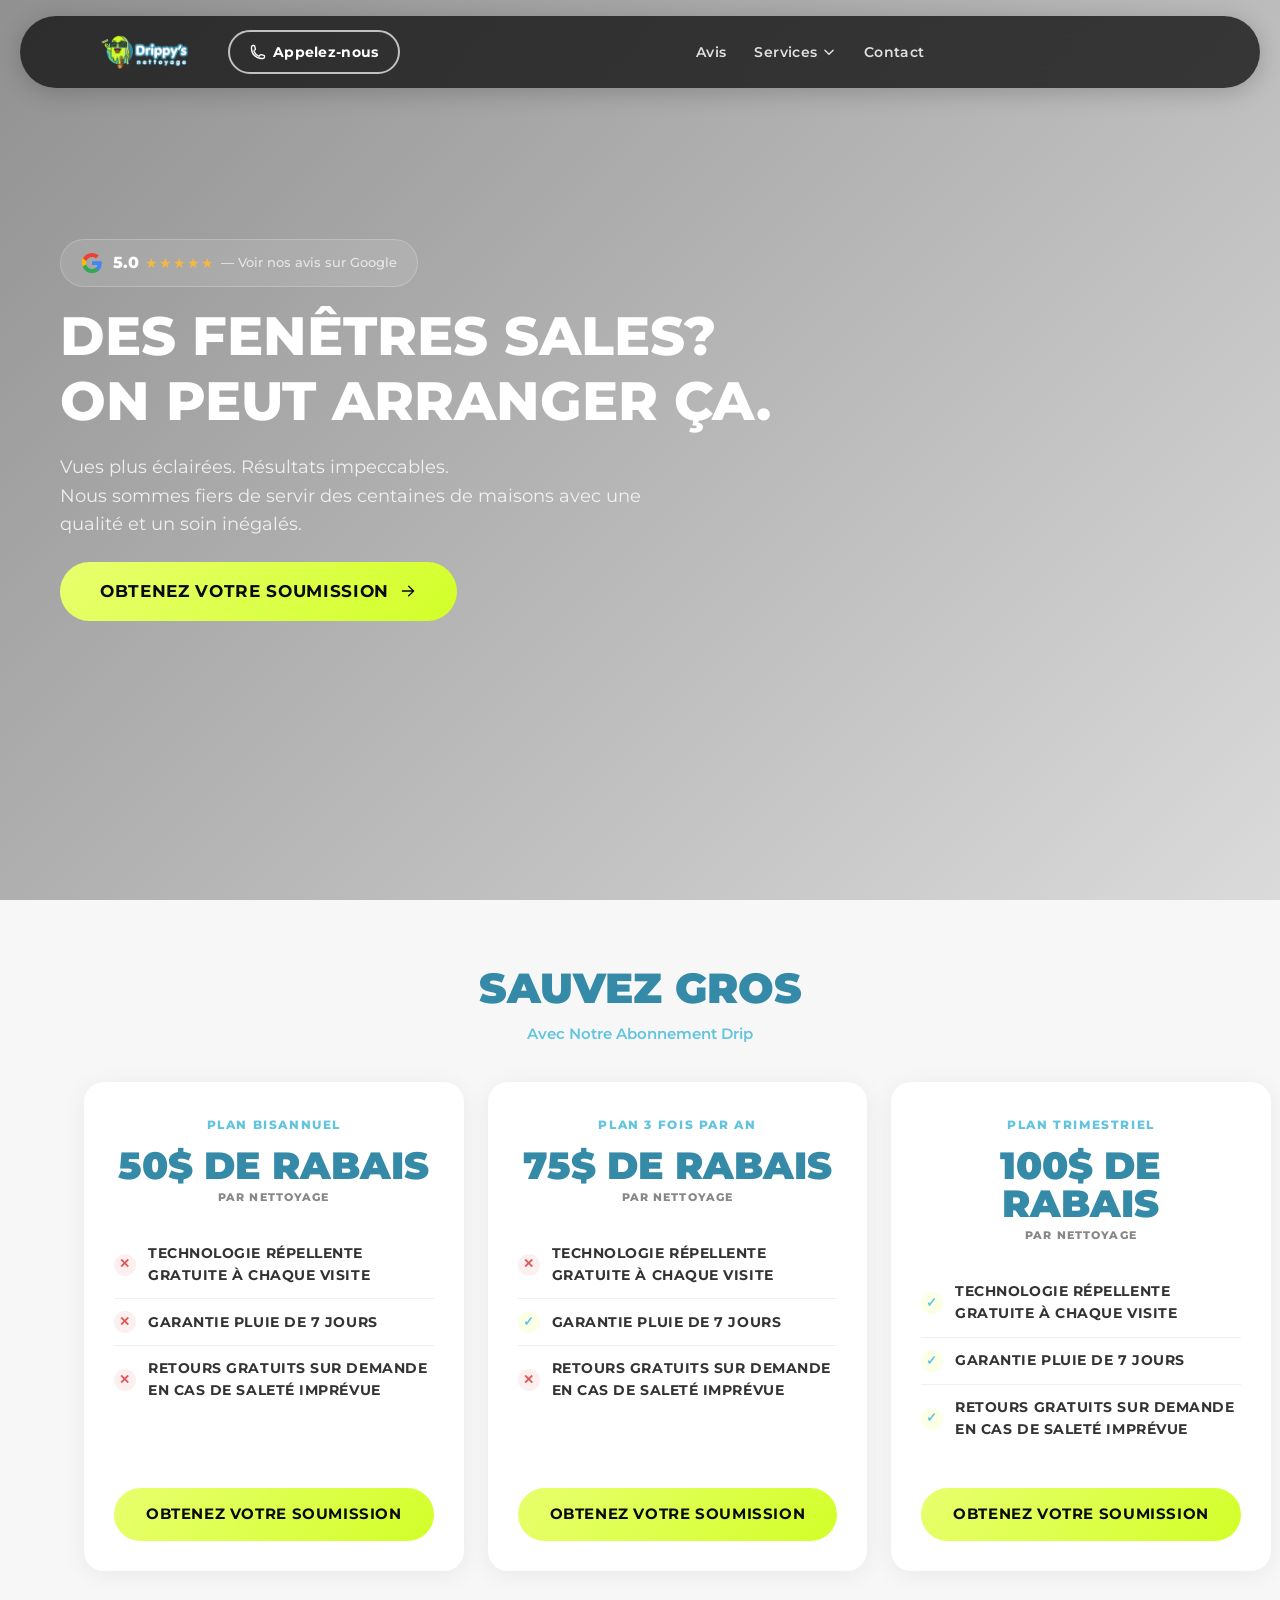
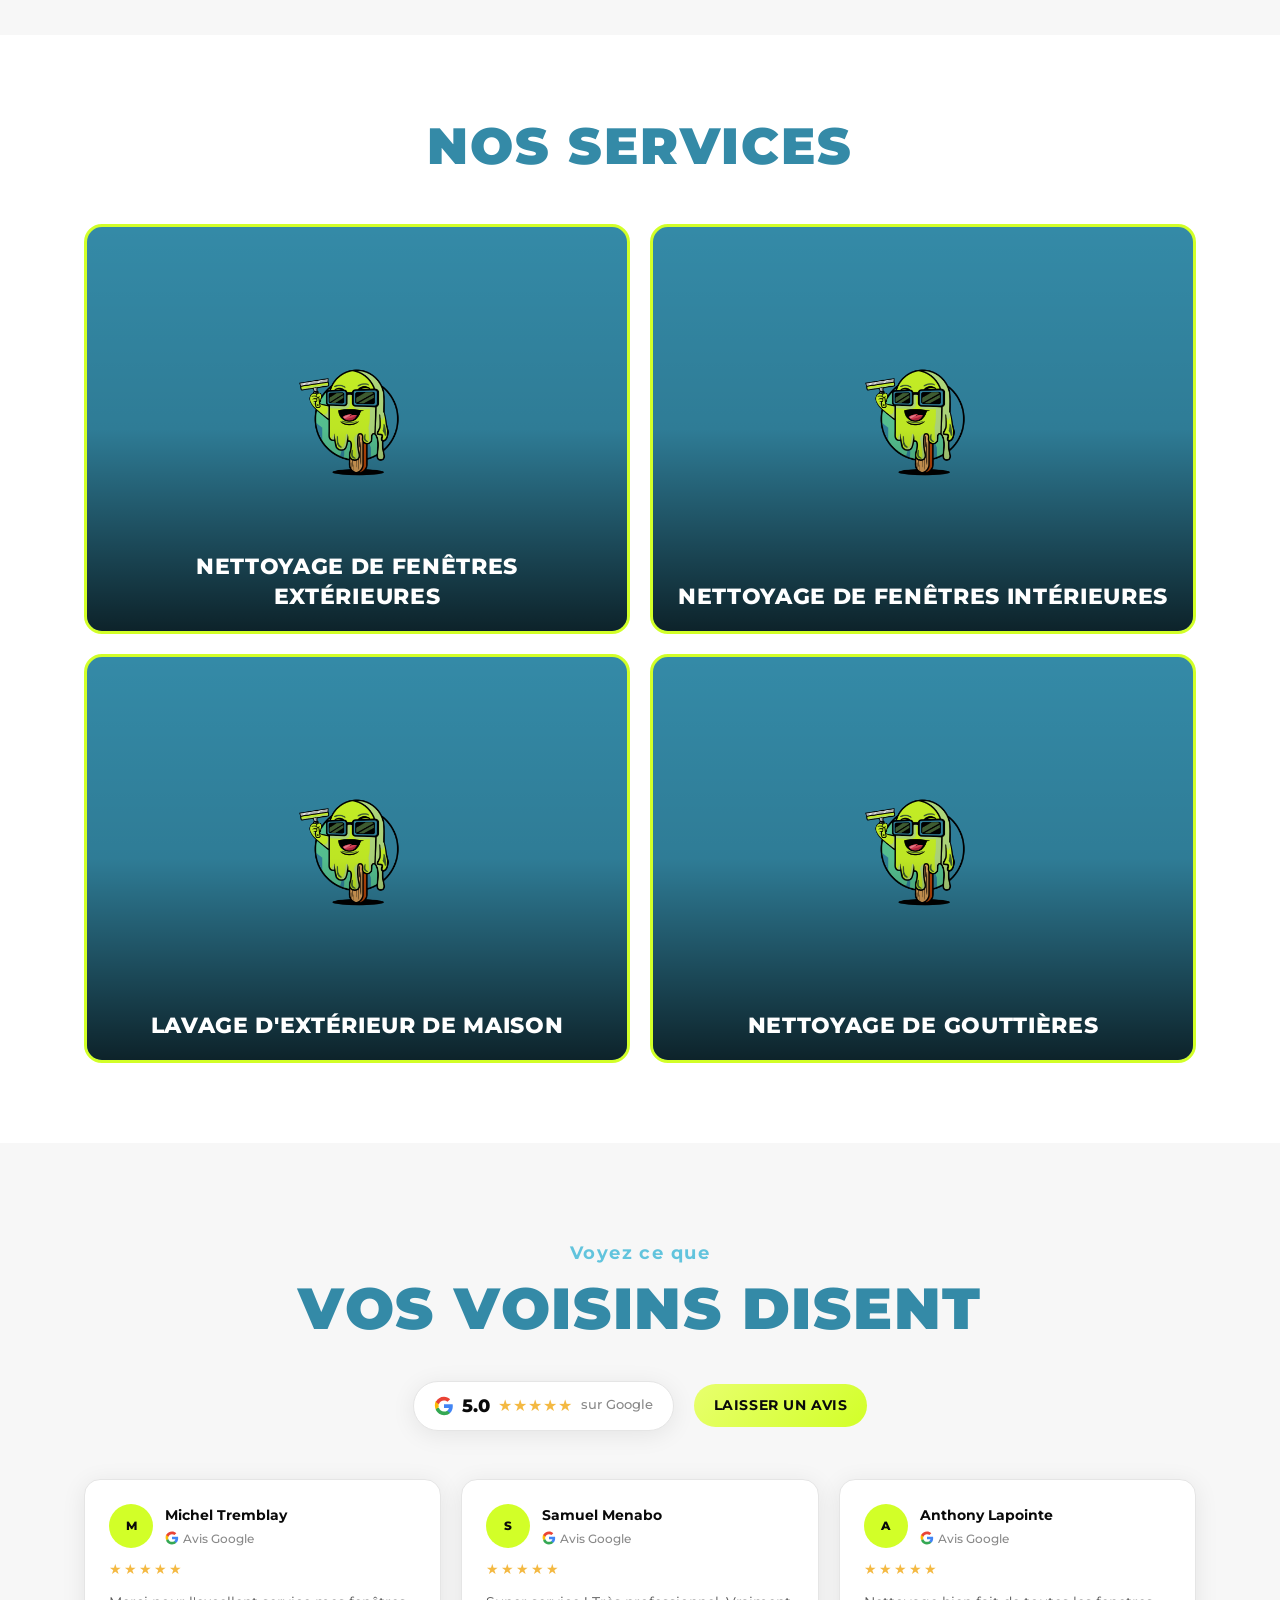
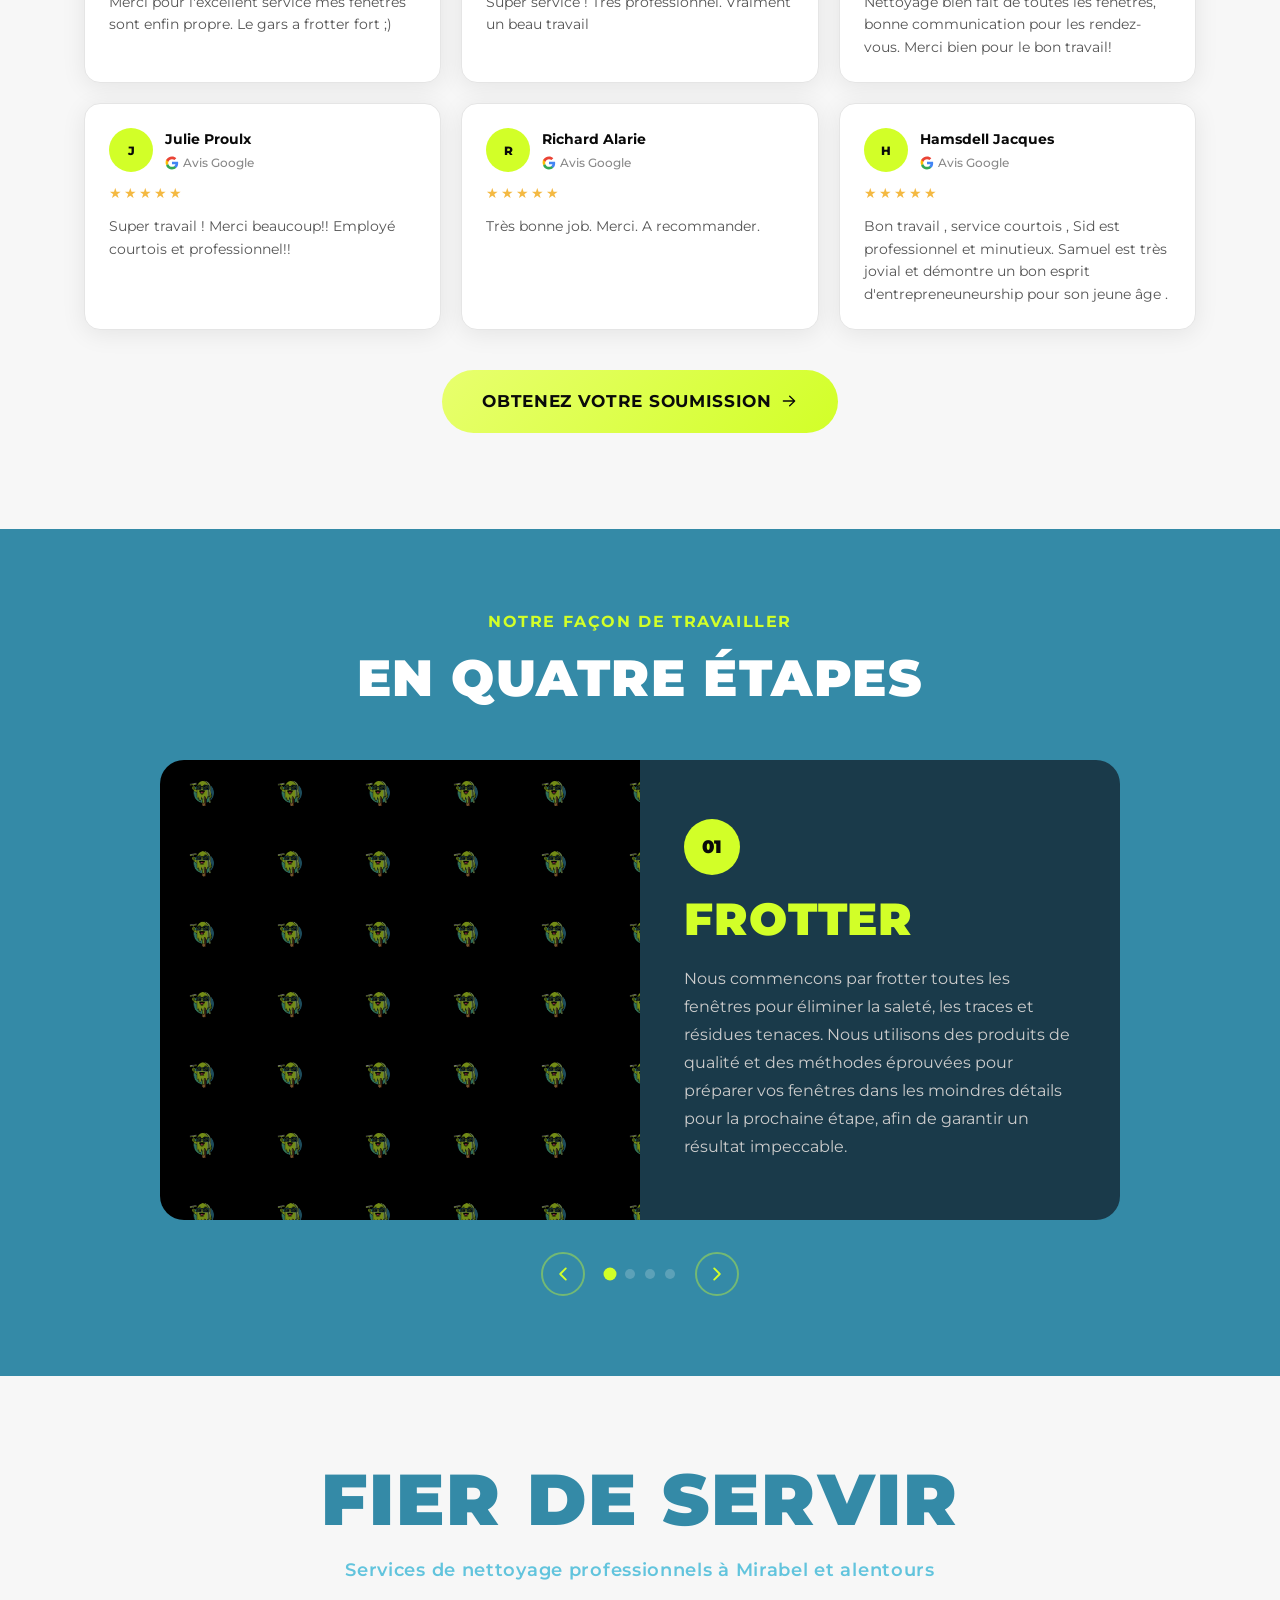
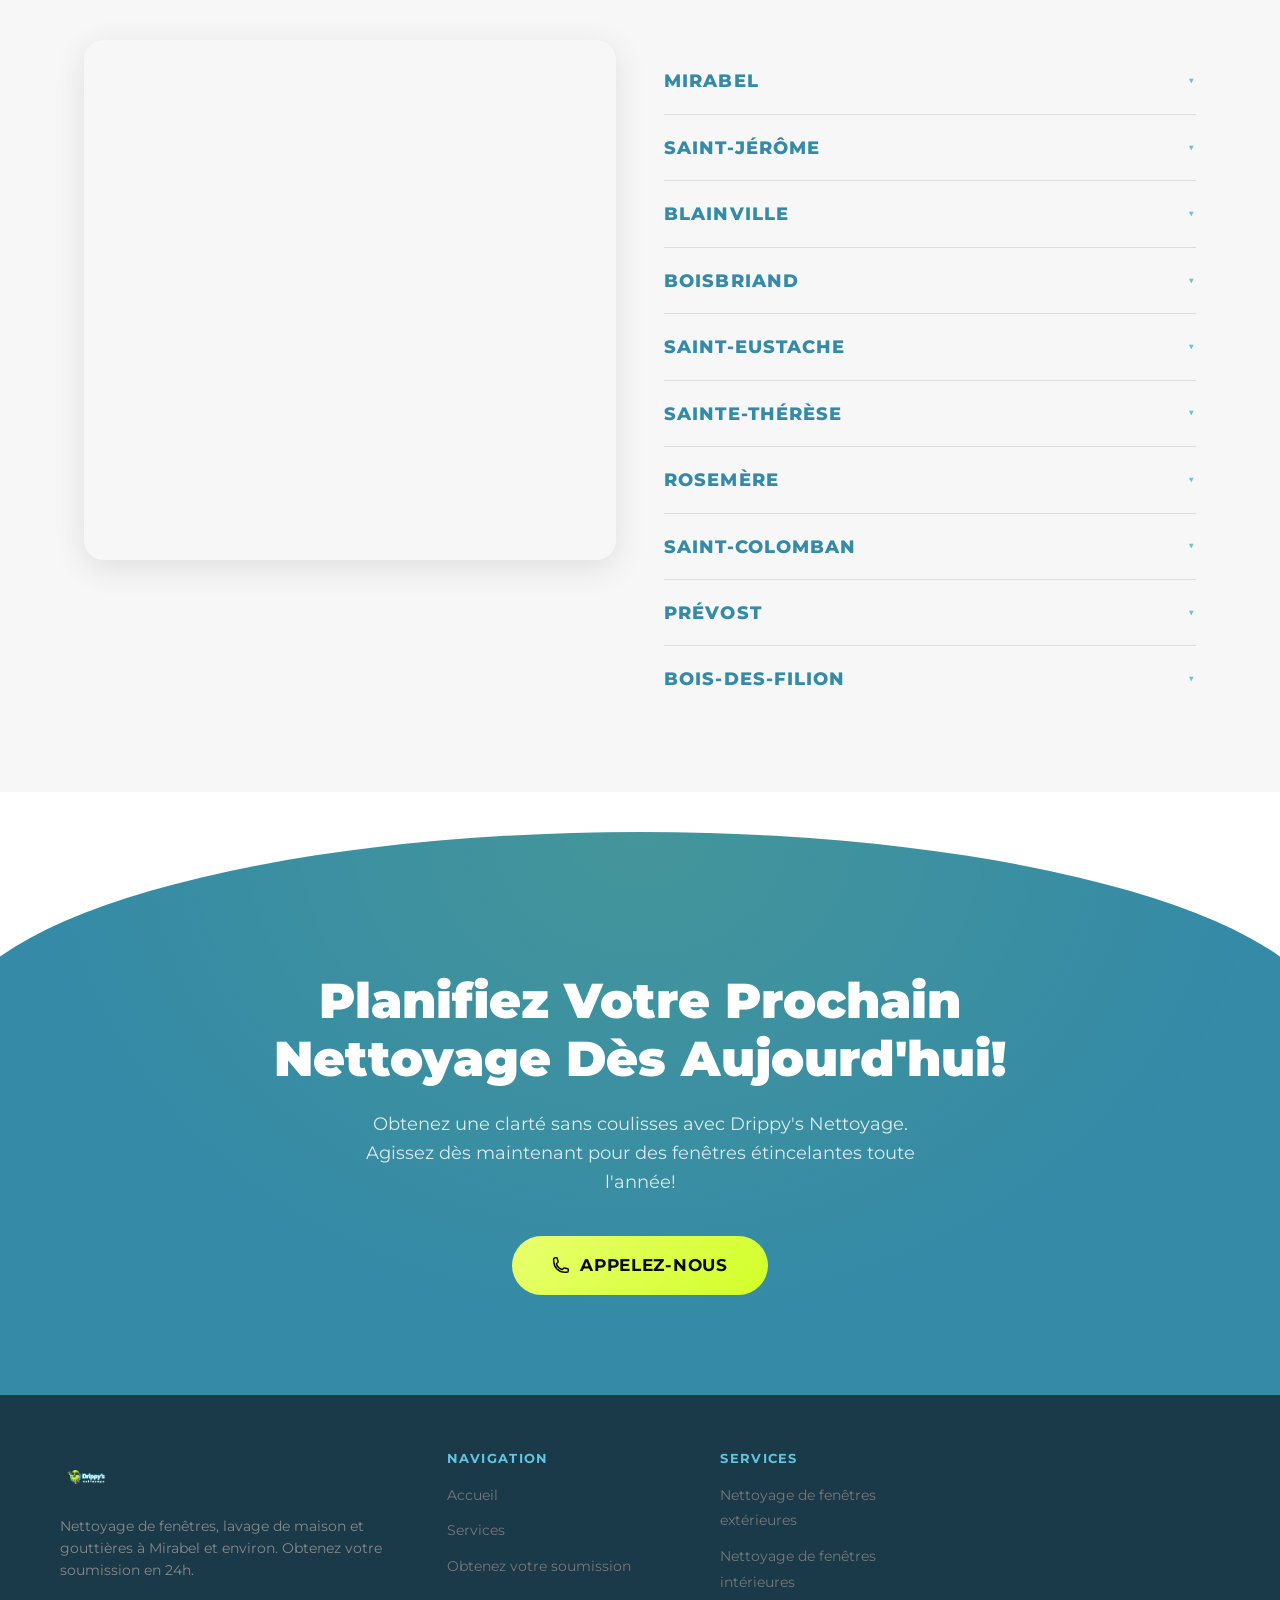
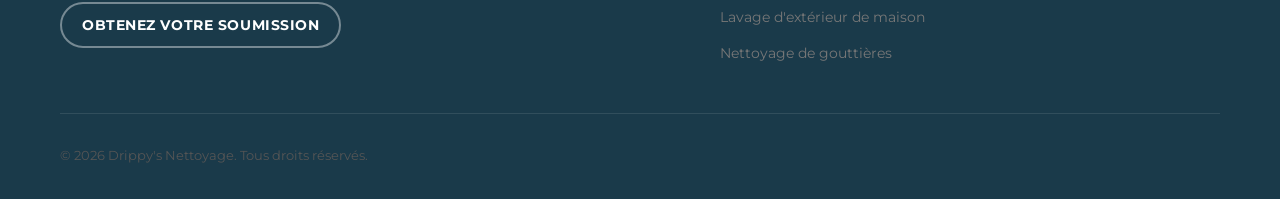
==== commit cb39fc52: "Switch reviews from Facebook to Google Point review badges/links to the Google Business review page " ====
--- a/index.html
+++ b/index.html
@@ -5,7 +5,7 @@
   <link rel="icon" type="image/png" href="images/favicon.png">
   <meta name="google-site-verification" content="74CWFgGBx3Xt40rSyrYetWi0RrvciNouaYtm1x_zZIU" />
   <meta name="viewport" content="width=device-width, initial-scale=1.0">
-  <title>Nettoyage Extérieur à Mirabel | Drippy's Nettoyage</title>
+  <title>Nettoyage de Fenêtres Extérieures | Drippy's Nettoyage</title>
   <meta name="description" content="Nettoyage de vitres, lavage de maison et nettoyage de gouttières à Mirabel et environs. Obtenez votre soumission en 24h. Résultats garantis ou on revient sans frais.">
   <link rel="stylesheet" href="css/styles.css">
 
@@ -17,7 +17,7 @@
     "description": "Services de nettoyage extérieur professionnel à Mirabel — nettoyage de vitres, lavage de maison, nettoyage de gouttières.",
     "telephone": "514-553-8952",
     "email": "sam@drippysnettoyage.com",
-    "url": "[URL_SITE]",
+    "url": "https://drippysnettoyage.com",
     "address": {
       "@type": "PostalAddress",
       "addressLocality": "Mirabel",
@@ -103,15 +103,13 @@
 
   <div class="hero-content">
 
-    <!-- Facebook Review Badge — top left, Mint-style -->
-    <a href="https://www.facebook.com/profile.php?id=61581293964684&sk=reviews" target="_blank" rel="noopener" class="google-badge google-badge-link">
-      <svg class="google-logo" viewBox="0 0 24 24" xmlns="http://www.w3.org/2000/svg" fill="#1877F2">
-        <path d="M24 12.073C24 5.405 18.627 0 12 0S0 5.405 0 12.073c0 6.027 4.388 11.02 10.125 11.927v-8.434H7.078v-3.493h3.047V9.43c0-3.007 1.792-4.669 4.533-4.669 1.312 0 2.686.235 2.686.235v2.953H15.83c-1.491 0-1.956.925-1.956 1.874v2.25h3.328l-.532 3.493h-2.796v8.434C19.612 23.093 24 18.1 24 12.073z"/>
-      </svg>
+    <!-- Google Review Badge — top left, Mint-style -->
+    <a href="https://g.page/r/CVlOgSDud-qNEBM/review" target="_blank" rel="noopener" class="google-badge google-badge-link">
+      <svg class="google-logo" viewBox="0 0 24 24" xmlns="http://www.w3.org/2000/svg"><path fill="#4285F4" d="M22.56 12.25c0-.78-.07-1.53-.2-2.25H12v4.26h5.92c-.26 1.37-1.04 2.53-2.21 3.31v2.77h3.57c2.08-1.92 3.28-4.74 3.28-8.09z"/><path fill="#34A853" d="M12 23c2.97 0 5.46-.98 7.28-2.66l-3.57-2.77c-.98.66-2.23 1.06-3.71 1.06-2.86 0-5.29-1.93-6.16-4.53H2.18v2.84C3.99 20.53 7.7 23 12 23z"/><path fill="#FBBC05" d="M5.84 13.09c-.22-.66-.35-1.36-.35-2.09s.13-1.43.35-2.09V6.07H2.18C1.43 7.55 1 9.22 1 11s.43 3.45 1.18 4.93l2.85-2.22.81-.62z"/><path fill="#EA4335" d="M12 5.38c1.62 0 3.06.56 4.21 1.64l3.15-3.15C17.45 2.09 14.97 1 12 1 7.7 1 3.99 3.47 2.18 7.07l3.66 2.84c.87-2.6 3.3-4.53 6.16-4.53z"/></svg>
       <div class="google-badge-text">
         <span class="google-badge-rating">5.0</span>
         <span class="google-badge-stars">★★★★★</span>
-        <span class="google-badge-count">— Voir nos avis sur Facebook</span>
+        <span class="google-badge-count">— Voir nos avis sur Google</span>
       </div>
     </a>
 
@@ -235,15 +233,13 @@
 
     <!-- Google Badge Row -->
     <div class="reviews-badge-row">
-      <a href="https://www.facebook.com/profile.php?id=61581293964684&sk=reviews" target="_blank" rel="noopener" class="reviews-google-badge">
-        <svg class="google-logo-sm" viewBox="0 0 24 24" xmlns="http://www.w3.org/2000/svg" fill="#1877F2">
-          <path d="M24 12.073C24 5.405 18.627 0 12 0S0 5.405 0 12.073c0 6.027 4.388 11.02 10.125 11.927v-8.434H7.078v-3.493h3.047V9.43c0-3.007 1.792-4.669 4.533-4.669 1.312 0 2.686.235 2.686.235v2.953H15.83c-1.491 0-1.956.925-1.956 1.874v2.25h3.328l-.532 3.493h-2.796v8.434C19.612 23.093 24 18.1 24 12.073z"/>
-        </svg>
+      <a href="https://g.page/r/CVlOgSDud-qNEBM/review" target="_blank" rel="noopener" class="reviews-google-badge">
+        <svg class="google-logo-sm" viewBox="0 0 24 24" xmlns="http://www.w3.org/2000/svg"><path fill="#4285F4" d="M22.56 12.25c0-.78-.07-1.53-.2-2.25H12v4.26h5.92c-.26 1.37-1.04 2.53-2.21 3.31v2.77h3.57c2.08-1.92 3.28-4.74 3.28-8.09z"/><path fill="#34A853" d="M12 23c2.97 0 5.46-.98 7.28-2.66l-3.57-2.77c-.98.66-2.23 1.06-3.71 1.06-2.86 0-5.29-1.93-6.16-4.53H2.18v2.84C3.99 20.53 7.7 23 12 23z"/><path fill="#FBBC05" d="M5.84 13.09c-.22-.66-.35-1.36-.35-2.09s.13-1.43.35-2.09V6.07H2.18C1.43 7.55 1 9.22 1 11s.43 3.45 1.18 4.93l2.85-2.22.81-.62z"/><path fill="#EA4335" d="M12 5.38c1.62 0 3.06.56 4.21 1.64l3.15-3.15C17.45 2.09 14.97 1 12 1 7.7 1 3.99 3.47 2.18 7.07l3.66 2.84c.87-2.6 3.3-4.53 6.16-4.53z"/></svg>
         <span class="reviews-badge-score">5.0</span>
         <span class="reviews-badge-stars">★★★★★</span>
-        <span class="reviews-badge-label">sur Facebook</span>
-      </a>
-      <a href="https://www.facebook.com/profile.php?id=61581293964684&sk=reviews" target="_blank" rel="noopener" class="btn btn-outline btn-review">
+        <span class="reviews-badge-label">sur Google</span>
+      </a>
+      <a href="https://g.page/r/CVlOgSDud-qNEBM/review" target="_blank" rel="noopener" class="btn btn-outline btn-review">
         Laisser un avis
       </a>
     </div>
@@ -253,116 +249,92 @@
 
       <div class="review-card">
         <div class="review-card-header">
-          <div class="review-avatar"><img src="images/review-alain-laroche.jpg" alt="Alain Laroche"></div>
+          <div class="review-avatar">M</div>
           <div class="review-info">
-            <span class="review-name">Alain Laroche</span>
+            <span class="review-name">Michel Tremblay</span>
             <span class="review-source">
-              <svg class="google-logo-xs" viewBox="0 0 24 24" xmlns="http://www.w3.org/2000/svg" fill="#1877F2">
-                <path d="M24 12.073C24 5.405 18.627 0 12 0S0 5.405 0 12.073c0 6.027 4.388 11.02 10.125 11.927v-8.434H7.078v-3.493h3.047V9.43c0-3.007 1.792-4.669 4.533-4.669 1.312 0 2.686.235 2.686.235v2.953H15.83c-1.491 0-1.956.925-1.956 1.874v2.25h3.328l-.532 3.493h-2.796v8.434C19.612 23.093 24 18.1 24 12.073z"/>
-              </svg>
-              Avis Facebook
+              <svg class="google-logo-xs" viewBox="0 0 24 24" xmlns="http://www.w3.org/2000/svg"><path fill="#4285F4" d="M22.56 12.25c0-.78-.07-1.53-.2-2.25H12v4.26h5.92c-.26 1.37-1.04 2.53-2.21 3.31v2.77h3.57c2.08-1.92 3.28-4.74 3.28-8.09z"/><path fill="#34A853" d="M12 23c2.97 0 5.46-.98 7.28-2.66l-3.57-2.77c-.98.66-2.23 1.06-3.71 1.06-2.86 0-5.29-1.93-6.16-4.53H2.18v2.84C3.99 20.53 7.7 23 12 23z"/><path fill="#FBBC05" d="M5.84 13.09c-.22-.66-.35-1.36-.35-2.09s.13-1.43.35-2.09V6.07H2.18C1.43 7.55 1 9.22 1 11s.43 3.45 1.18 4.93l2.85-2.22.81-.62z"/><path fill="#EA4335" d="M12 5.38c1.62 0 3.06.56 4.21 1.64l3.15-3.15C17.45 2.09 14.97 1 12 1 7.7 1 3.99 3.47 2.18 7.07l3.66 2.84c.87-2.6 3.3-4.53 6.16-4.53z"/></svg>
+              Avis Google
             </span>
           </div>
         </div>
         <div class="review-stars">★★★★★</div>
-        <p class="review-text-short">Super courtois, très professionnel et un excellent travail qu'ils ont réalisé ! Très satisfait.</p>
-        <p class="review-text-full" hidden>Super courtois, très professionnel et un excellent travail qu'ils ont réalisé ! Très satisfait. Je recommande sans hésiter.</p>
-        <button class="review-read-more" data-review="0">Lire plus</button>
+        <p class="review-text-short">Merci pour l'excellent service mes fenêtres sont enfin propre. Le gars a frotter fort ;)</p>
       </div>
 
       <div class="review-card">
         <div class="review-card-header">
-          <div class="review-avatar"><img src="images/review-marie-claude-amyot.jpg" alt="Marie-Claude Amyot"></div>
+          <div class="review-avatar">S</div>
           <div class="review-info">
-            <span class="review-name">Marie-Claude Amyot</span>
+            <span class="review-name">Samuel Menabo</span>
             <span class="review-source">
-              <svg class="google-logo-xs" viewBox="0 0 24 24" xmlns="http://www.w3.org/2000/svg" fill="#1877F2">
-                <path d="M24 12.073C24 5.405 18.627 0 12 0S0 5.405 0 12.073c0 6.027 4.388 11.02 10.125 11.927v-8.434H7.078v-3.493h3.047V9.43c0-3.007 1.792-4.669 4.533-4.669 1.312 0 2.686.235 2.686.235v2.953H15.83c-1.491 0-1.956.925-1.956 1.874v2.25h3.328l-.532 3.493h-2.796v8.434C19.612 23.093 24 18.1 24 12.073z"/>
-              </svg>
-              Avis Facebook
+              <svg class="google-logo-xs" viewBox="0 0 24 24" xmlns="http://www.w3.org/2000/svg"><path fill="#4285F4" d="M22.56 12.25c0-.78-.07-1.53-.2-2.25H12v4.26h5.92c-.26 1.37-1.04 2.53-2.21 3.31v2.77h3.57c2.08-1.92 3.28-4.74 3.28-8.09z"/><path fill="#34A853" d="M12 23c2.97 0 5.46-.98 7.28-2.66l-3.57-2.77c-.98.66-2.23 1.06-3.71 1.06-2.86 0-5.29-1.93-6.16-4.53H2.18v2.84C3.99 20.53 7.7 23 12 23z"/><path fill="#FBBC05" d="M5.84 13.09c-.22-.66-.35-1.36-.35-2.09s.13-1.43.35-2.09V6.07H2.18C1.43 7.55 1 9.22 1 11s.43 3.45 1.18 4.93l2.85-2.22.81-.62z"/><path fill="#EA4335" d="M12 5.38c1.62 0 3.06.56 4.21 1.64l3.15-3.15C17.45 2.09 14.97 1 12 1 7.7 1 3.99 3.47 2.18 7.07l3.66 2.84c.87-2.6 3.3-4.53 6.16-4.53z"/></svg>
+              Avis Google
             </span>
           </div>
         </div>
         <div class="review-stars">★★★★★</div>
-        <p class="review-text-short">Je suis ravie du service de lavage de mes fenêtres. Le résultat est impeccable, mes vitres n'ont jamais été aussi propres…</p>
-        <p class="review-text-full" hidden>Je suis ravie du service de lavage de mes fenêtres. Le résultat est impeccable, mes vitres n'ont jamais été aussi propres. Équipe professionnelle et efficace. Je recommande vivement leurs services pour un lavage de fenêtres de haute qualité.</p>
-        <button class="review-read-more" data-review="1">Lire plus</button>
+        <p class="review-text-short">Super service ! Très professionnel. Vraiment un beau travail</p>
       </div>
 
       <div class="review-card">
         <div class="review-card-header">
-          <div class="review-avatar"><img src="images/review-georgia-neophytou.jpg" alt="Georgia Neophytou"></div>
+          <div class="review-avatar">A</div>
           <div class="review-info">
-            <span class="review-name">Georgia Neophytou</span>
+            <span class="review-name">Anthony Lapointe</span>
             <span class="review-source">
-              <svg class="google-logo-xs" viewBox="0 0 24 24" xmlns="http://www.w3.org/2000/svg" fill="#1877F2">
-                <path d="M24 12.073C24 5.405 18.627 0 12 0S0 5.405 0 12.073c0 6.027 4.388 11.02 10.125 11.927v-8.434H7.078v-3.493h3.047V9.43c0-3.007 1.792-4.669 4.533-4.669 1.312 0 2.686.235 2.686.235v2.953H15.83c-1.491 0-1.956.925-1.956 1.874v2.25h3.328l-.532 3.493h-2.796v8.434C19.612 23.093 24 18.1 24 12.073z"/>
-              </svg>
-              Avis Facebook
+              <svg class="google-logo-xs" viewBox="0 0 24 24" xmlns="http://www.w3.org/2000/svg"><path fill="#4285F4" d="M22.56 12.25c0-.78-.07-1.53-.2-2.25H12v4.26h5.92c-.26 1.37-1.04 2.53-2.21 3.31v2.77h3.57c2.08-1.92 3.28-4.74 3.28-8.09z"/><path fill="#34A853" d="M12 23c2.97 0 5.46-.98 7.28-2.66l-3.57-2.77c-.98.66-2.23 1.06-3.71 1.06-2.86 0-5.29-1.93-6.16-4.53H2.18v2.84C3.99 20.53 7.7 23 12 23z"/><path fill="#FBBC05" d="M5.84 13.09c-.22-.66-.35-1.36-.35-2.09s.13-1.43.35-2.09V6.07H2.18C1.43 7.55 1 9.22 1 11s.43 3.45 1.18 4.93l2.85-2.22.81-.62z"/><path fill="#EA4335" d="M12 5.38c1.62 0 3.06.56 4.21 1.64l3.15-3.15C17.45 2.09 14.97 1 12 1 7.7 1 3.99 3.47 2.18 7.07l3.66 2.84c.87-2.6 3.3-4.53 6.16-4.53z"/></svg>
+              Avis Google
             </span>
           </div>
         </div>
         <div class="review-stars">★★★★★</div>
-        <p class="review-text-short">Le jeune homme a fait un excellent travail, très professionnel. Mes fenêtres sont propres et brillantes…</p>
-        <p class="review-text-full" hidden>Le jeune homme a fait un excellent travail, très professionnel. Mes fenêtres sont propres et brillantes — je recommande définitivement cette compagnie et je vais certainement les rappeler.</p>
-        <button class="review-read-more" data-review="2">Lire plus</button>
+        <p class="review-text-short">Nettoyage bien fait de toutes les fenetres, bonne communication pour les rendez-vous. Merci bien pour le bon travail!</p>
       </div>
 
       <div class="review-card">
         <div class="review-card-header">
-          <div class="review-avatar"><img src="images/review-odile-bigendako.jpg" alt="Odile-Silva Bigendako"></div>
+          <div class="review-avatar">J</div>
           <div class="review-info">
-            <span class="review-name">Odile-Silva Bigendako</span>
+            <span class="review-name">Julie Proulx</span>
             <span class="review-source">
-              <svg class="google-logo-xs" viewBox="0 0 24 24" xmlns="http://www.w3.org/2000/svg" fill="#1877F2">
-                <path d="M24 12.073C24 5.405 18.627 0 12 0S0 5.405 0 12.073c0 6.027 4.388 11.02 10.125 11.927v-8.434H7.078v-3.493h3.047V9.43c0-3.007 1.792-4.669 4.533-4.669 1.312 0 2.686.235 2.686.235v2.953H15.83c-1.491 0-1.956.925-1.956 1.874v2.25h3.328l-.532 3.493h-2.796v8.434C19.612 23.093 24 18.1 24 12.073z"/>
-              </svg>
-              Avis Facebook
+              <svg class="google-logo-xs" viewBox="0 0 24 24" xmlns="http://www.w3.org/2000/svg"><path fill="#4285F4" d="M22.56 12.25c0-.78-.07-1.53-.2-2.25H12v4.26h5.92c-.26 1.37-1.04 2.53-2.21 3.31v2.77h3.57c2.08-1.92 3.28-4.74 3.28-8.09z"/><path fill="#34A853" d="M12 23c2.97 0 5.46-.98 7.28-2.66l-3.57-2.77c-.98.66-2.23 1.06-3.71 1.06-2.86 0-5.29-1.93-6.16-4.53H2.18v2.84C3.99 20.53 7.7 23 12 23z"/><path fill="#FBBC05" d="M5.84 13.09c-.22-.66-.35-1.36-.35-2.09s.13-1.43.35-2.09V6.07H2.18C1.43 7.55 1 9.22 1 11s.43 3.45 1.18 4.93l2.85-2.22.81-.62z"/><path fill="#EA4335" d="M12 5.38c1.62 0 3.06.56 4.21 1.64l3.15-3.15C17.45 2.09 14.97 1 12 1 7.7 1 3.99 3.47 2.18 7.07l3.66 2.84c.87-2.6 3.3-4.53 6.16-4.53z"/></svg>
+              Avis Google
             </span>
           </div>
         </div>
         <div class="review-stars">★★★★★</div>
-        <p class="review-text-short">Très bon service, ponctuels, nous sommes satisfaits, je vous les recommande vivement.</p>
-        <p class="review-text-full" hidden>Très bon service, ponctuels, nous sommes satisfaits, je vous les recommande vivement.</p>
-        <button class="review-read-more" data-review="3">Lire plus</button>
+        <p class="review-text-short">Super travail ! Merci beaucoup!! Employé courtois et professionnel!!</p>
       </div>
 
       <div class="review-card">
         <div class="review-card-header">
-          <div class="review-avatar"><img src="images/review-marieve-ouellette.jpg" alt="Mariève Ouellette"></div>
+          <div class="review-avatar">R</div>
           <div class="review-info">
-            <span class="review-name">Mariève Ouellette</span>
+            <span class="review-name">Richard Alarie</span>
             <span class="review-source">
-              <svg class="google-logo-xs" viewBox="0 0 24 24" xmlns="http://www.w3.org/2000/svg" fill="#1877F2">
-                <path d="M24 12.073C24 5.405 18.627 0 12 0S0 5.405 0 12.073c0 6.027 4.388 11.02 10.125 11.927v-8.434H7.078v-3.493h3.047V9.43c0-3.007 1.792-4.669 4.533-4.669 1.312 0 2.686.235 2.686.235v2.953H15.83c-1.491 0-1.956.925-1.956 1.874v2.25h3.328l-.532 3.493h-2.796v8.434C19.612 23.093 24 18.1 24 12.073z"/>
-              </svg>
-              Avis Facebook
+              <svg class="google-logo-xs" viewBox="0 0 24 24" xmlns="http://www.w3.org/2000/svg"><path fill="#4285F4" d="M22.56 12.25c0-.78-.07-1.53-.2-2.25H12v4.26h5.92c-.26 1.37-1.04 2.53-2.21 3.31v2.77h3.57c2.08-1.92 3.28-4.74 3.28-8.09z"/><path fill="#34A853" d="M12 23c2.97 0 5.46-.98 7.28-2.66l-3.57-2.77c-.98.66-2.23 1.06-3.71 1.06-2.86 0-5.29-1.93-6.16-4.53H2.18v2.84C3.99 20.53 7.7 23 12 23z"/><path fill="#FBBC05" d="M5.84 13.09c-.22-.66-.35-1.36-.35-2.09s.13-1.43.35-2.09V6.07H2.18C1.43 7.55 1 9.22 1 11s.43 3.45 1.18 4.93l2.85-2.22.81-.62z"/><path fill="#EA4335" d="M12 5.38c1.62 0 3.06.56 4.21 1.64l3.15-3.15C17.45 2.09 14.97 1 12 1 7.7 1 3.99 3.47 2.18 7.07l3.66 2.84c.87-2.6 3.3-4.53 6.16-4.53z"/></svg>
+              Avis Google
             </span>
           </div>
         </div>
         <div class="review-stars">★★★★★</div>
-        <p class="review-text-short">Très satisfaite du service reçu, mes portes et fenêtres sont étincelantes, prix abordable et service courtois.</p>
-        <p class="review-text-full" hidden>Très satisfaite du service reçu, mes portes et fenêtres sont étincelantes, prix abordable et service courtois.</p>
-        <button class="review-read-more" data-review="4">Lire plus</button>
+        <p class="review-text-short">Très bonne job. Merci. A recommander.</p>
       </div>
 
       <div class="review-card">
         <div class="review-card-header">
-          <div class="review-avatar"><img src="images/review-marc-andre-giguere.jpg" alt="Marc-André Giguère"></div>
+          <div class="review-avatar">H</div>
           <div class="review-info">
-            <span class="review-name">Marc-André Giguère</span>
+            <span class="review-name">Hamsdell Jacques</span>
             <span class="review-source">
-              <svg class="google-logo-xs" viewBox="0 0 24 24" xmlns="http://www.w3.org/2000/svg" fill="#1877F2">
-                <path d="M24 12.073C24 5.405 18.627 0 12 0S0 5.405 0 12.073c0 6.027 4.388 11.02 10.125 11.927v-8.434H7.078v-3.493h3.047V9.43c0-3.007 1.792-4.669 4.533-4.669 1.312 0 2.686.235 2.686.235v2.953H15.83c-1.491 0-1.956.925-1.956 1.874v2.25h3.328l-.532 3.493h-2.796v8.434C19.612 23.093 24 18.1 24 12.073z"/>
-              </svg>
-              Avis Facebook
+              <svg class="google-logo-xs" viewBox="0 0 24 24" xmlns="http://www.w3.org/2000/svg"><path fill="#4285F4" d="M22.56 12.25c0-.78-.07-1.53-.2-2.25H12v4.26h5.92c-.26 1.37-1.04 2.53-2.21 3.31v2.77h3.57c2.08-1.92 3.28-4.74 3.28-8.09z"/><path fill="#34A853" d="M12 23c2.97 0 5.46-.98 7.28-2.66l-3.57-2.77c-.98.66-2.23 1.06-3.71 1.06-2.86 0-5.29-1.93-6.16-4.53H2.18v2.84C3.99 20.53 7.7 23 12 23z"/><path fill="#FBBC05" d="M5.84 13.09c-.22-.66-.35-1.36-.35-2.09s.13-1.43.35-2.09V6.07H2.18C1.43 7.55 1 9.22 1 11s.43 3.45 1.18 4.93l2.85-2.22.81-.62z"/><path fill="#EA4335" d="M12 5.38c1.62 0 3.06.56 4.21 1.64l3.15-3.15C17.45 2.09 14.97 1 12 1 7.7 1 3.99 3.47 2.18 7.07l3.66 2.84c.87-2.6 3.3-4.53 6.16-4.53z"/></svg>
+              Avis Google
             </span>
           </div>
         </div>
         <div class="review-stars">★★★★★</div>
-        <p class="review-text-short">Excellent service !!! A1</p>
-        <p class="review-text-full" hidden>Excellent service !!! A1</p>
-        <button class="review-read-more" data-review="5">Lire plus</button>
+        <p class="review-text-short">Bon travail , service courtois , Sid est professionnel et minutieux. Samuel est très jovial et démontre un bon esprit d'entrepreneuneurship pour son jeune âge .</p>
       </div>
 
     </div>
@@ -385,10 +357,8 @@
       <div class="review-info">
         <span class="review-name" id="modalName"></span>
         <span class="review-source">
-          <svg class="google-logo-xs" viewBox="0 0 24 24" xmlns="http://www.w3.org/2000/svg" fill="#1877F2">
-            <path d="M24 12.073C24 5.405 18.627 0 12 0S0 5.405 0 12.073c0 6.027 4.388 11.02 10.125 11.927v-8.434H7.078v-3.493h3.047V9.43c0-3.007 1.792-4.669 4.533-4.669 1.312 0 2.686.235 2.686.235v2.953H15.83c-1.491 0-1.956.925-1.956 1.874v2.25h3.328l-.532 3.493h-2.796v8.434C19.612 23.093 24 18.1 24 12.073z"/>
-          </svg>
-          Avis Facebook
+          <svg class="google-logo-xs" viewBox="0 0 24 24" xmlns="http://www.w3.org/2000/svg"><path fill="#4285F4" d="M22.56 12.25c0-.78-.07-1.53-.2-2.25H12v4.26h5.92c-.26 1.37-1.04 2.53-2.21 3.31v2.77h3.57c2.08-1.92 3.28-4.74 3.28-8.09z"/><path fill="#34A853" d="M12 23c2.97 0 5.46-.98 7.28-2.66l-3.57-2.77c-.98.66-2.23 1.06-3.71 1.06-2.86 0-5.29-1.93-6.16-4.53H2.18v2.84C3.99 20.53 7.7 23 12 23z"/><path fill="#FBBC05" d="M5.84 13.09c-.22-.66-.35-1.36-.35-2.09s.13-1.43.35-2.09V6.07H2.18C1.43 7.55 1 9.22 1 11s.43 3.45 1.18 4.93l2.85-2.22.81-.62z"/><path fill="#EA4335" d="M12 5.38c1.62 0 3.06.56 4.21 1.64l3.15-3.15C17.45 2.09 14.97 1 12 1 7.7 1 3.99 3.47 2.18 7.07l3.66 2.84c.87-2.6 3.3-4.53 6.16-4.53z"/></svg>
+          Avis Google
         </span>
       </div>
     </div>
--- a/css/styles.css
+++ b/css/styles.css
@@ -1731,7 +1731,7 @@
 .reviews-badge-stars { color: #F4B942; font-size: 1rem; letter-spacing: 1px; }
 .reviews-badge-label { font-size: 0.8rem; color: var(--text-dim); font-weight: 500; }
 a.reviews-google-badge { text-decoration: none; transition: box-shadow 0.2s, border-color 0.2s; }
-a.reviews-google-badge:hover { border-color: #1877F2; box-shadow: 0 4px 16px rgba(24,119,242,0.15); }
+a.reviews-google-badge:hover { border-color: #4285F4; box-shadow: 0 4px 16px rgba(66,133,244,0.15); }
 .btn-review { font-size: 0.875rem; padding: 10px 20px; }
 
 .review-cards-grid {
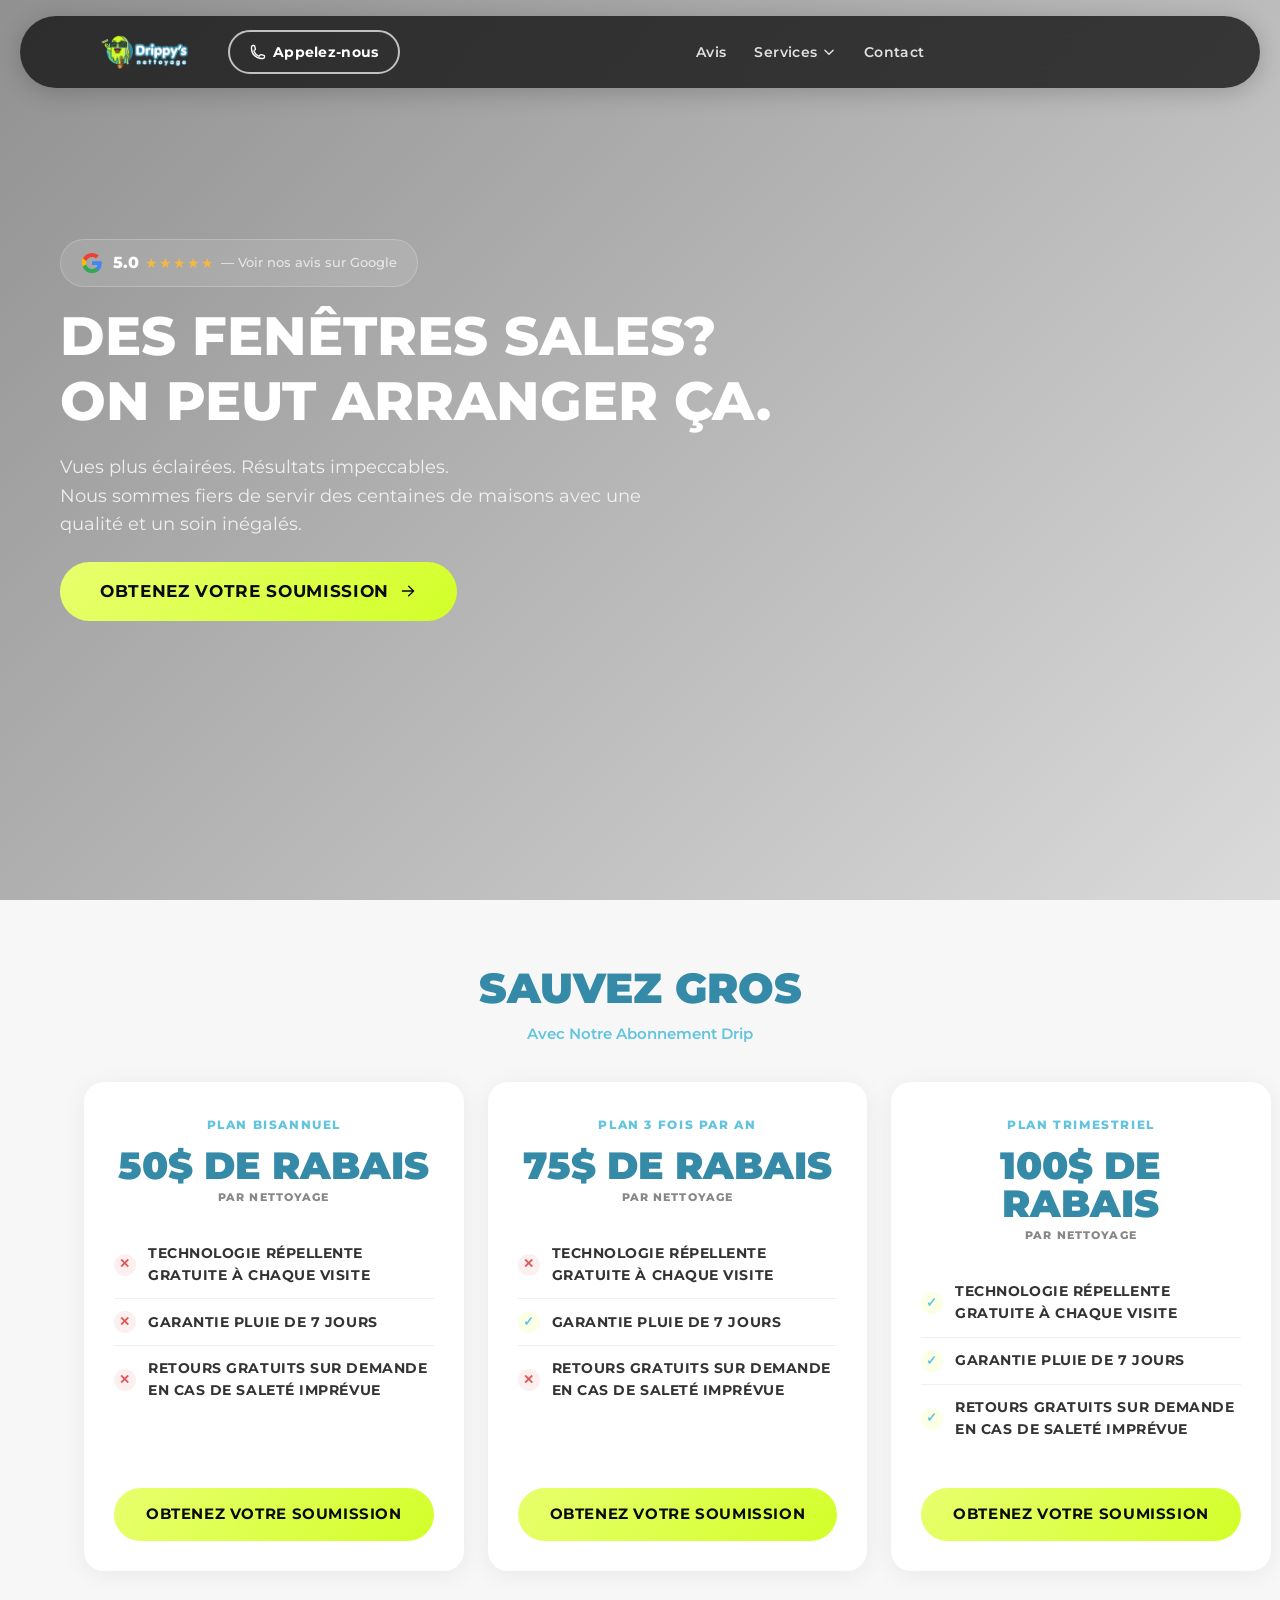
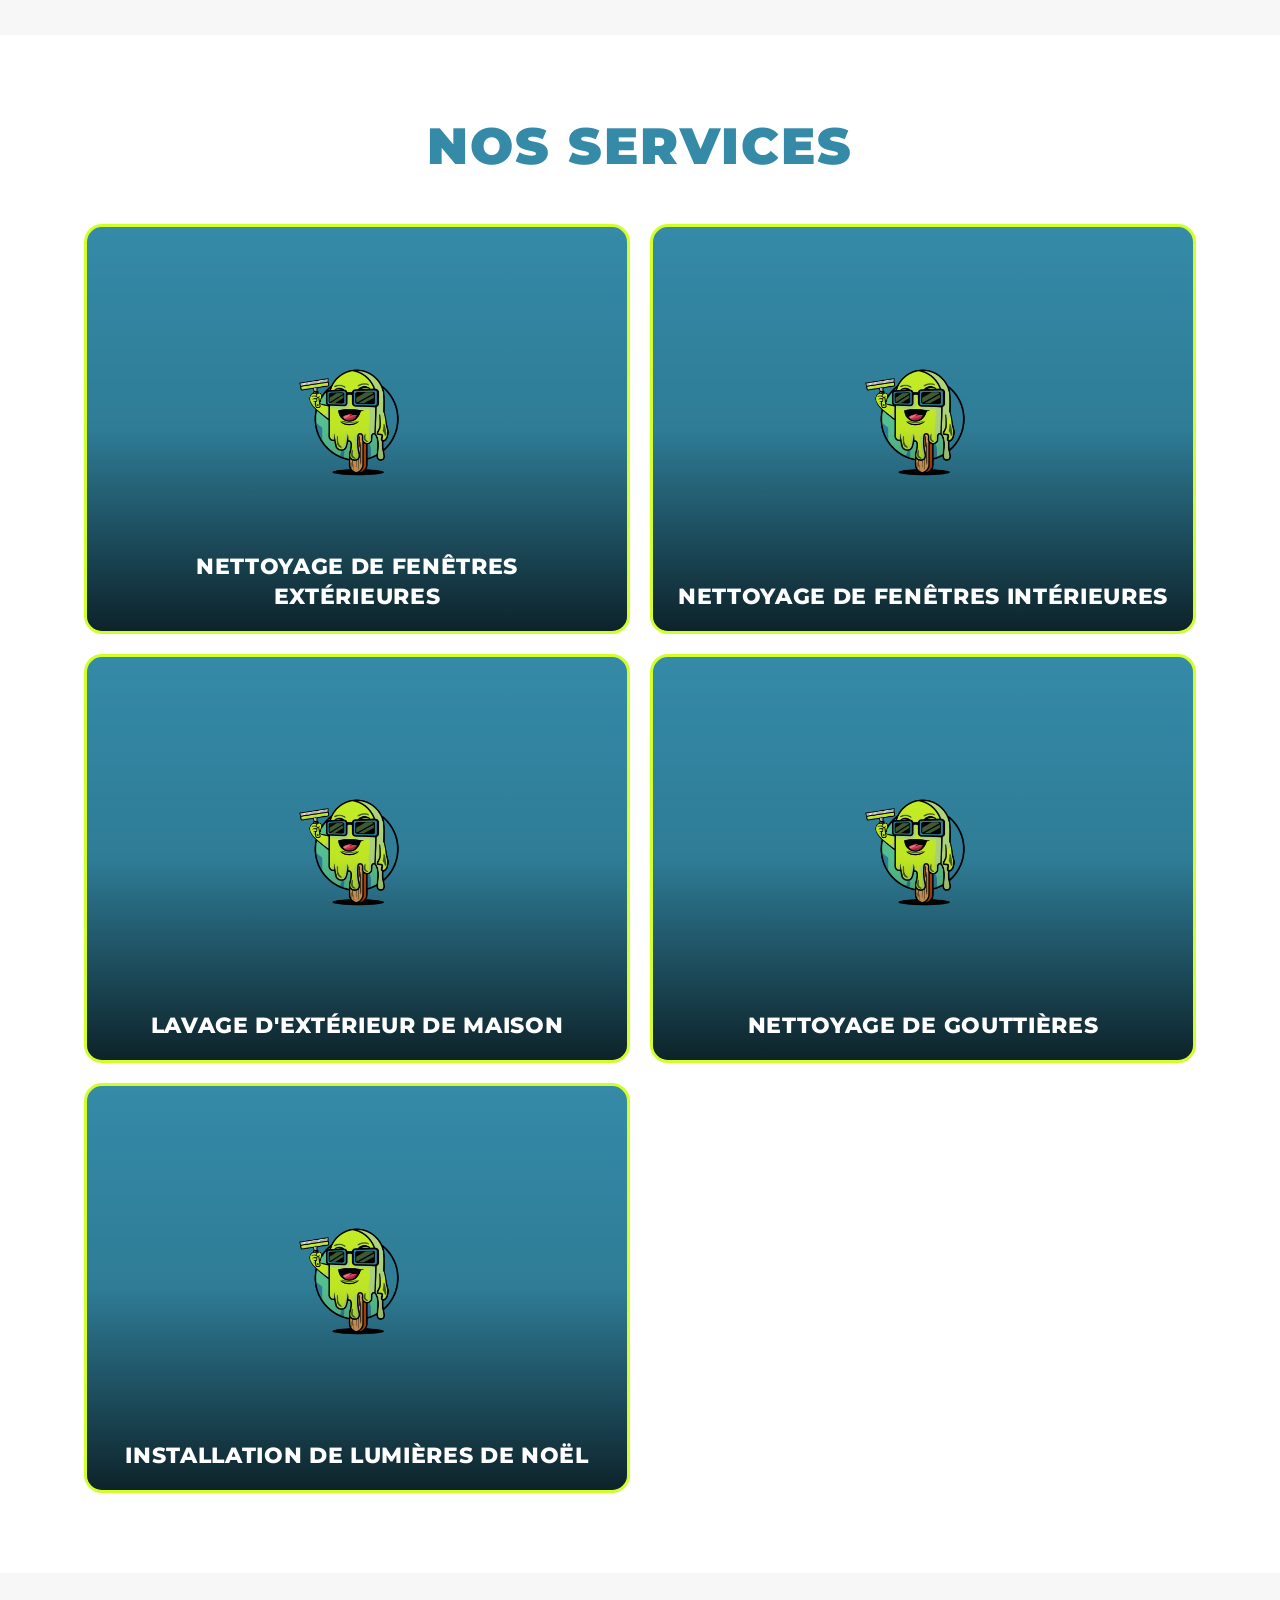
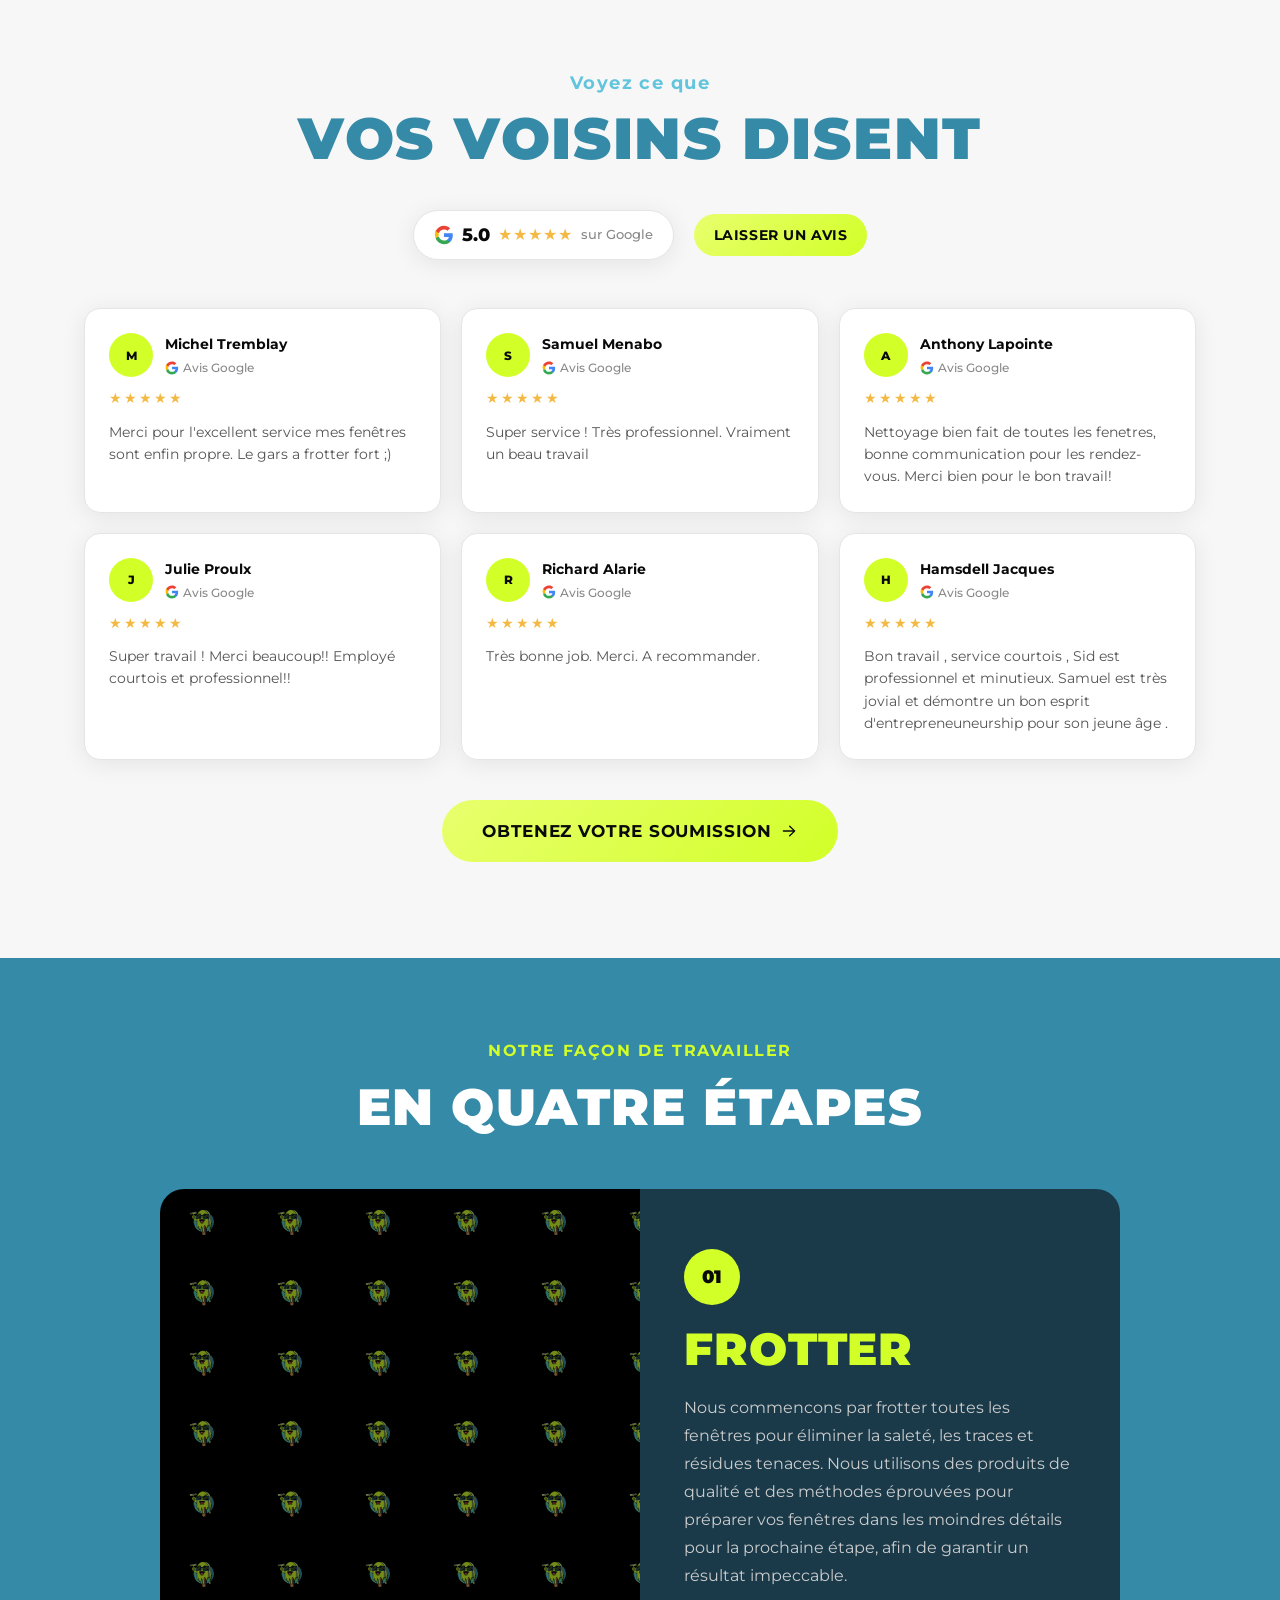
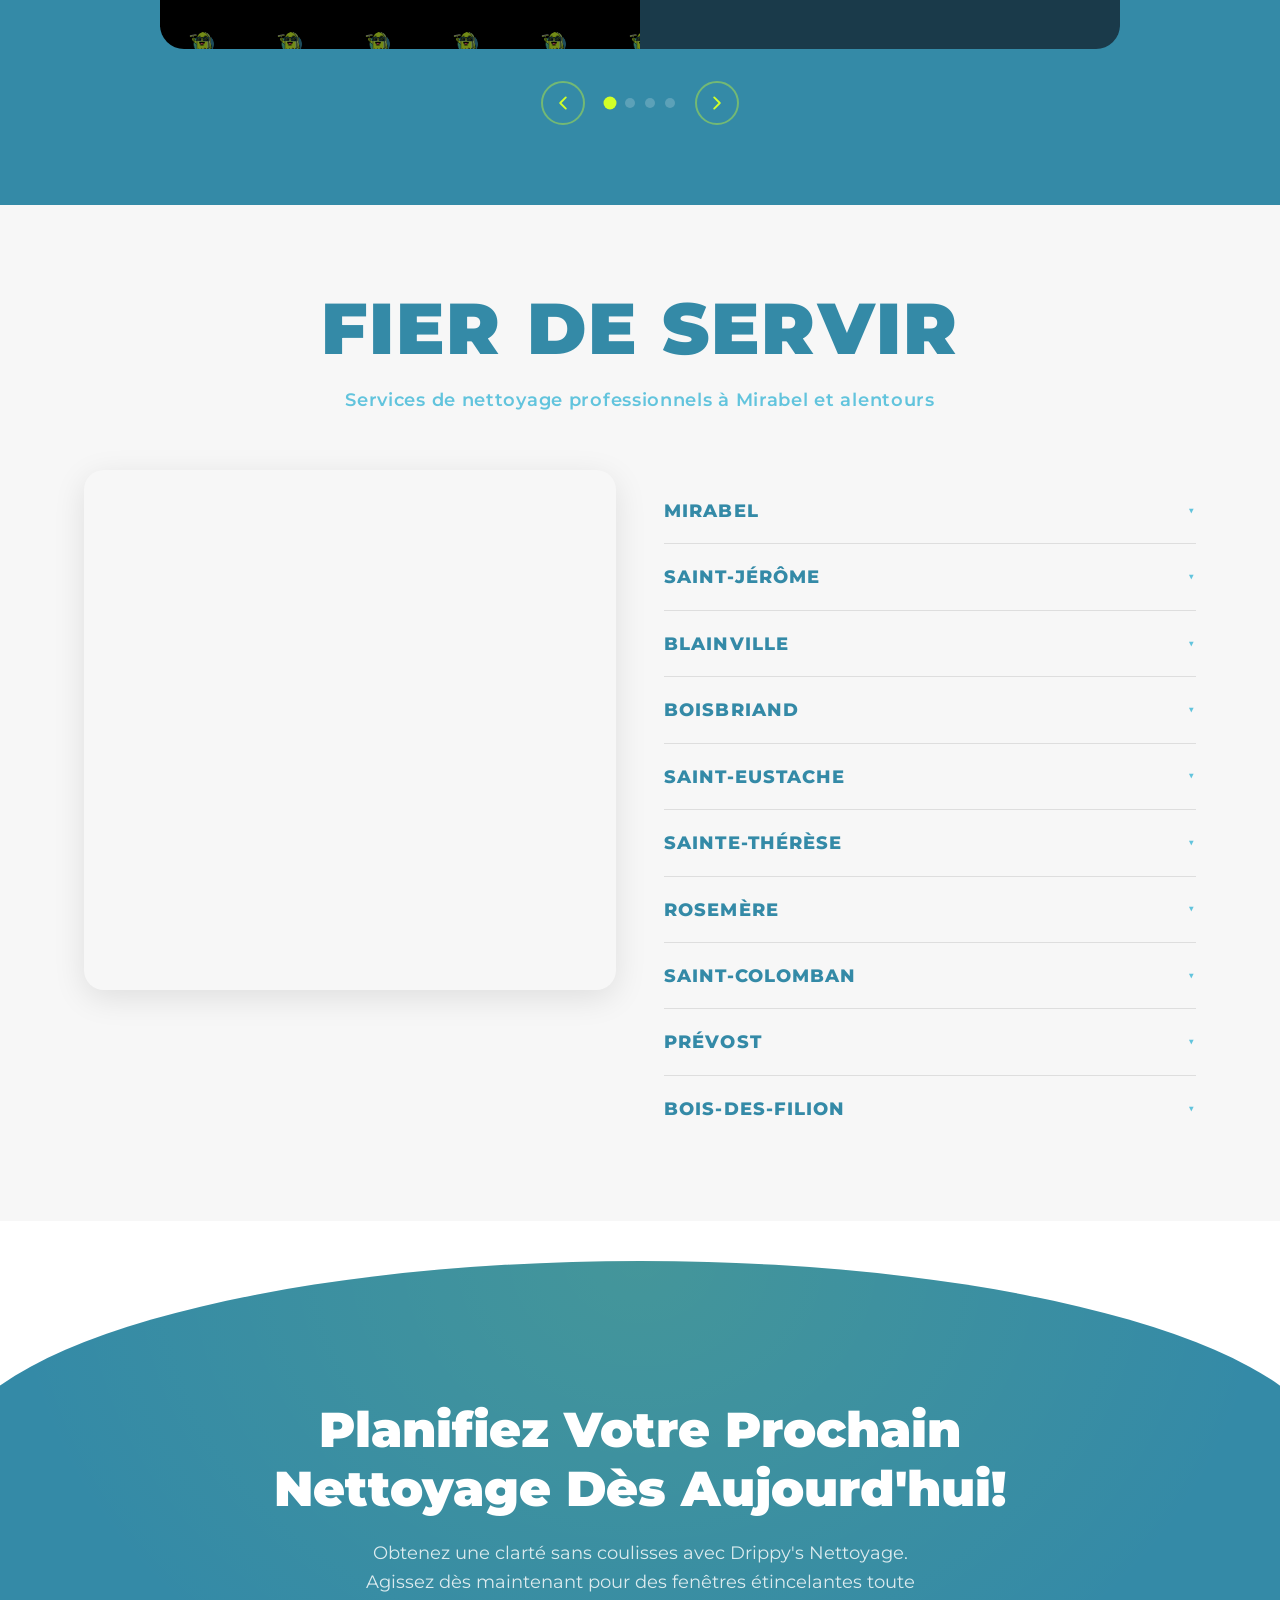
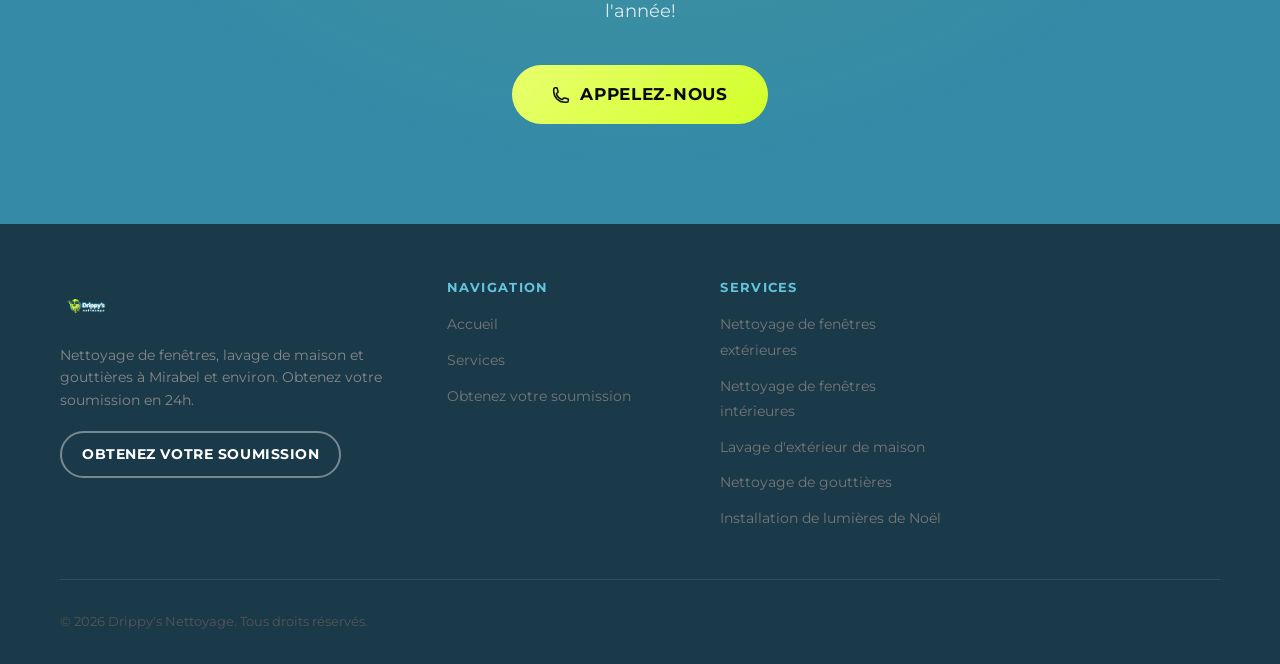
==== commit 925cfe1f: "Add Christmas light installation service page New lumieres-noel.html service page with festive themi" ====
--- a/index.html
+++ b/index.html
@@ -29,7 +29,7 @@
       "Boisbriand", "Sainte-Thérèse", "Bois-des-Filion", "Saint-Eustache", "Rosemère"
     ],
     "serviceType": [
-      "Nettoyage de vitres", "Lavage de maison", "Nettoyage de gouttières"
+      "Nettoyage de vitres", "Lavage de maison", "Nettoyage de gouttières", "Installation de lumières de Noël"
     ],
     "priceRange": "$$",
     "openingHours": "Mo-Sa 07:00-19:00"
@@ -64,6 +64,7 @@
           <a href="vitres-interieures.html">Nettoyage de fenêtres intérieures</a>
           <a href="lavage-maison.html">Lavage d'extérieur de maison</a>
           <a href="gouttieres.html">Nettoyage de gouttières</a>
+          <a href="lumieres-noel.html">Installation de lumières de Noël</a>
         </div>
       </div>
       <a href="soumission.html">Contact</a>
@@ -87,6 +88,7 @@
     <a href="vitres-interieures.html">Nettoyage de fenêtres intérieures</a>
     <a href="lavage-maison.html">Lavage d'extérieur de maison</a>
     <a href="gouttieres.html">Nettoyage de gouttières</a>
+    <a href="lumieres-noel.html">Installation de lumières de Noël</a>
   </div>
   <a href="soumission.html">Contact</a>
   <a href="soumission.html" class="btn btn-gold">Obtenez votre soumission</a>
@@ -214,6 +216,12 @@
         <div class="svc-card-bg"></div>
         <div class="svc-card-overlay"></div>
         <span class="svc-card-name">Nettoyage de gouttières</span>
+      </a>
+
+      <a href="lumieres-noel.html" class="svc-card">
+        <div class="svc-card-bg"></div>
+        <div class="svc-card-overlay"></div>
+        <span class="svc-card-name">Installation de lumières de Noël</span>
       </a>
 
     </div>
@@ -572,6 +580,7 @@
           <li><a href="vitres-interieures.html">Nettoyage de fenêtres intérieures</a></li>
           <li><a href="lavage-maison.html">Lavage d'extérieur de maison</a></li>
           <li><a href="gouttieres.html">Nettoyage de gouttières</a></li>
+          <li><a href="lumieres-noel.html">Installation de lumières de Noël</a></li>
         </ul>
       </div>
     </div>
--- a/css/styles.css
+++ b/css/styles.css
@@ -2737,3 +2737,235 @@
     justify-content: center;
   }
 }
+
+/* ============================================================
+   CHRISTMAS LIGHTS PAGE — festive theme
+   Scoped entirely under body.page-noel so no other page is affected.
+   ============================================================ */
+
+/* Festive color overrides on shared components, this page only */
+body.page-noel .sp-hero-bg {
+  filter: brightness(0.55);
+  background-position: center top;
+}
+body.page-noel .sp-hero-overlay {
+  background: linear-gradient(135deg, rgba(11,30,20,0.6) 0%, rgba(90,10,18,0.28) 100%);
+}
+body.page-noel .sp-detail-content h2,
+body.page-noel .sp-detail-content h3 {
+  color: #0b6e4f;
+}
+body.page-noel .sp-detail-content ul li::before {
+  background: #c8102e;
+}
+body.page-noel .sp-detail-content ul li strong {
+  color: #0b6e4f;
+}
+body.page-noel .noel-icon {
+  vertical-align: -4px;
+  margin-right: 4px;
+}
+body.page-noel .sp-sidebar-link--active {
+  color: #c8102e;
+}
+body.page-noel .sp-sidebar-link--active::before {
+  color: #c8102e;
+}
+body.page-noel .sp-reviews-section .reviews-eyebrow {
+  color: #0b6e4f;
+}
+body.page-noel .sp-reviews-section .reviews-big-title {
+  color: #c8102e;
+}
+body.page-noel .review-card {
+  border-top: 4px solid #c8102e;
+}
+body.page-noel .review-card:nth-child(2n) {
+  border-top-color: #0b6e4f;
+}
+body.page-noel .sp-process-section {
+  background: linear-gradient(160deg, #06110a 0%, #0c1f13 55%, #06110a 100%);
+}
+body.page-noel .sp-process-card-bg {
+  background-image: url('../images/logo-noel.png');
+  background-size: 150%;
+  opacity: 1;
+}
+body.page-noel .sp-process-badge {
+  width: 62px;
+  height: 62px;
+  margin: 0 auto;
+  border-radius: 50%;
+  display: flex;
+  align-items: center;
+  justify-content: center;
+  font-size: 1.6rem;
+  color: #fff;
+  background: radial-gradient(circle at 35% 30%, #ff6b5b, #c8102e 70%);
+  box-shadow: 0 4px 14px rgba(200,16,46,0.45), inset 0 -4px 8px rgba(0,0,0,0.25);
+}
+body.page-noel .sp-process-card:nth-child(2n) .sp-process-badge {
+  background: radial-gradient(circle at 35% 30%, #35b17c, #0b6e4f 70%);
+  box-shadow: 0 4px 14px rgba(11,110,79,0.45), inset 0 -4px 8px rgba(0,0,0,0.25);
+}
+body.page-noel .cta-banner-section {
+  background: linear-gradient(135deg, #7a0f20 0%, #c8102e 55%, #7a0f20 100%);
+}
+body.page-noel .cta-banner-overlay {
+  background: radial-gradient(ellipse at center top, rgba(11,110,79,0.22) 0%, transparent 65%);
+}
+
+/* Light garland */
+body.page-noel .noel-garland {
+  position: relative;
+  display: flex;
+  justify-content: center;
+  align-items: flex-start;
+  gap: 18px;
+  flex-wrap: wrap;
+  padding: 0 20px 28px;
+  z-index: 3;
+}
+body.page-noel .noel-garland::before {
+  content: '';
+  position: absolute;
+  left: 6%;
+  right: 6%;
+  top: 6px;
+  height: 2px;
+  background: rgba(255,255,255,0.28);
+  z-index: -1;
+}
+body.page-noel .noel-garland--onlight::before {
+  background: rgba(0,0,0,0.15);
+}
+body.page-noel .noel-garland--hero {
+  position: absolute;
+  top: 0;
+  left: 0;
+  right: 0;
+  padding-top: 18px;
+  z-index: 1;
+}
+body.page-noel .noel-bulb {
+  width: 12px;
+  height: 12px;
+  border-radius: 50%;
+  background: var(--c);
+  box-shadow: 0 0 6px var(--c);
+  animation: noelTwinkle 1.8s ease-in-out infinite;
+  animation-delay: var(--d);
+  transform: translateY(6px);
+}
+body.page-noel .noel-bulb:nth-child(3n) { transform: translateY(10px); }
+body.page-noel .noel-bulb:nth-child(4n) { transform: translateY(2px); }
+
+@keyframes noelTwinkle {
+  0%, 100% { opacity: 0.55; box-shadow: 0 0 4px var(--c); }
+  50%      { opacity: 1;    box-shadow: 0 0 14px var(--c), 0 0 26px var(--c); }
+}
+
+/* Falling snow (hero only) */
+body.page-noel .noel-snow {
+  position: absolute;
+  inset: 0;
+  overflow: hidden;
+  pointer-events: none;
+  z-index: 1;
+}
+body.page-noel .noel-flake {
+  position: absolute;
+  top: -8%;
+  color: #ffffff;
+  opacity: 0.85;
+  text-shadow: 0 0 4px rgba(255,255,255,0.6);
+  animation-name: noelFall;
+  animation-timing-function: linear;
+  animation-iteration-count: infinite;
+}
+body.page-noel .noel-flake::before { content: '❄'; }
+
+@keyframes noelFall {
+  0%   { top: -8%;   transform: translateX(0); }
+  50%  {             transform: translateX(14px); }
+  100% { top: 108%;  transform: translateX(-10px); }
+}
+
+@media (prefers-reduced-motion: reduce) {
+  body.page-noel .noel-bulb,
+  body.page-noel .noel-flake {
+    animation: none;
+  }
+  body.page-noel .noel-snow { display: none; }
+}
+
+@media (max-width: 640px) {
+  body.page-noel .noel-garland--hero { display: none; }
+  body.page-noel .noel-snow { display: none; }
+}
+
+/* Snow beyond the hero */
+body.page-noel .sp-reviews-section,
+body.page-noel .sp-process-section {
+  position: relative;
+  overflow: hidden;
+}
+body.page-noel .noel-snow--onlight .noel-flake {
+  color: #9fb8d9;
+  opacity: 0.55;
+  text-shadow: none;
+}
+
+/* Festive plaid texture behind the light sections */
+body.page-noel .sp-detail-section,
+body.page-noel .sp-reviews-section,
+body.page-noel .noel-gallery-section {
+  background-color: #fdf6ec;
+  background-image:
+    repeating-linear-gradient(0deg, rgba(200,16,46,0.09) 0px, rgba(200,16,46,0.09) 2px, transparent 2px, transparent 40px),
+    repeating-linear-gradient(90deg, rgba(11,110,79,0.09) 0px, rgba(11,110,79,0.09) 2px, transparent 2px, transparent 40px);
+}
+
+/* Photo gallery */
+body.page-noel .noel-gallery-section {
+  padding: 80px 0;
+}
+body.page-noel .noel-gallery-title {
+  text-align: center;
+  color: #c8102e;
+  font-size: clamp(1.8rem, 4vw, 2.6rem);
+  font-weight: 900;
+  margin: 0 0 8px;
+  text-transform: uppercase;
+}
+body.page-noel .noel-gallery-subtitle {
+  text-align: center;
+  color: #0b6e4f;
+  font-weight: 700;
+  margin: 0 0 40px;
+}
+body.page-noel .noel-gallery-grid {
+  display: grid;
+  grid-template-columns: repeat(2, 1fr);
+  gap: 24px;
+}
+body.page-noel .noel-gallery-grid img {
+  display: block;
+  width: 100%;
+  aspect-ratio: 4 / 3;
+  object-fit: cover;
+  border-radius: 16px;
+  box-shadow: var(--shadow);
+  border: 3px solid #ffffff;
+}
+@media (max-width: 640px) {
+  body.page-noel .noel-gallery-grid { grid-template-columns: 1fr; }
+}
+
+@media (max-width: 640px) {
+  body.page-noel .sp-reviews-section .noel-snow,
+  body.page-noel .sp-process-section .noel-snow,
+  body.page-noel .cta-banner-section .noel-snow {
+    display: none;
+  }
+}
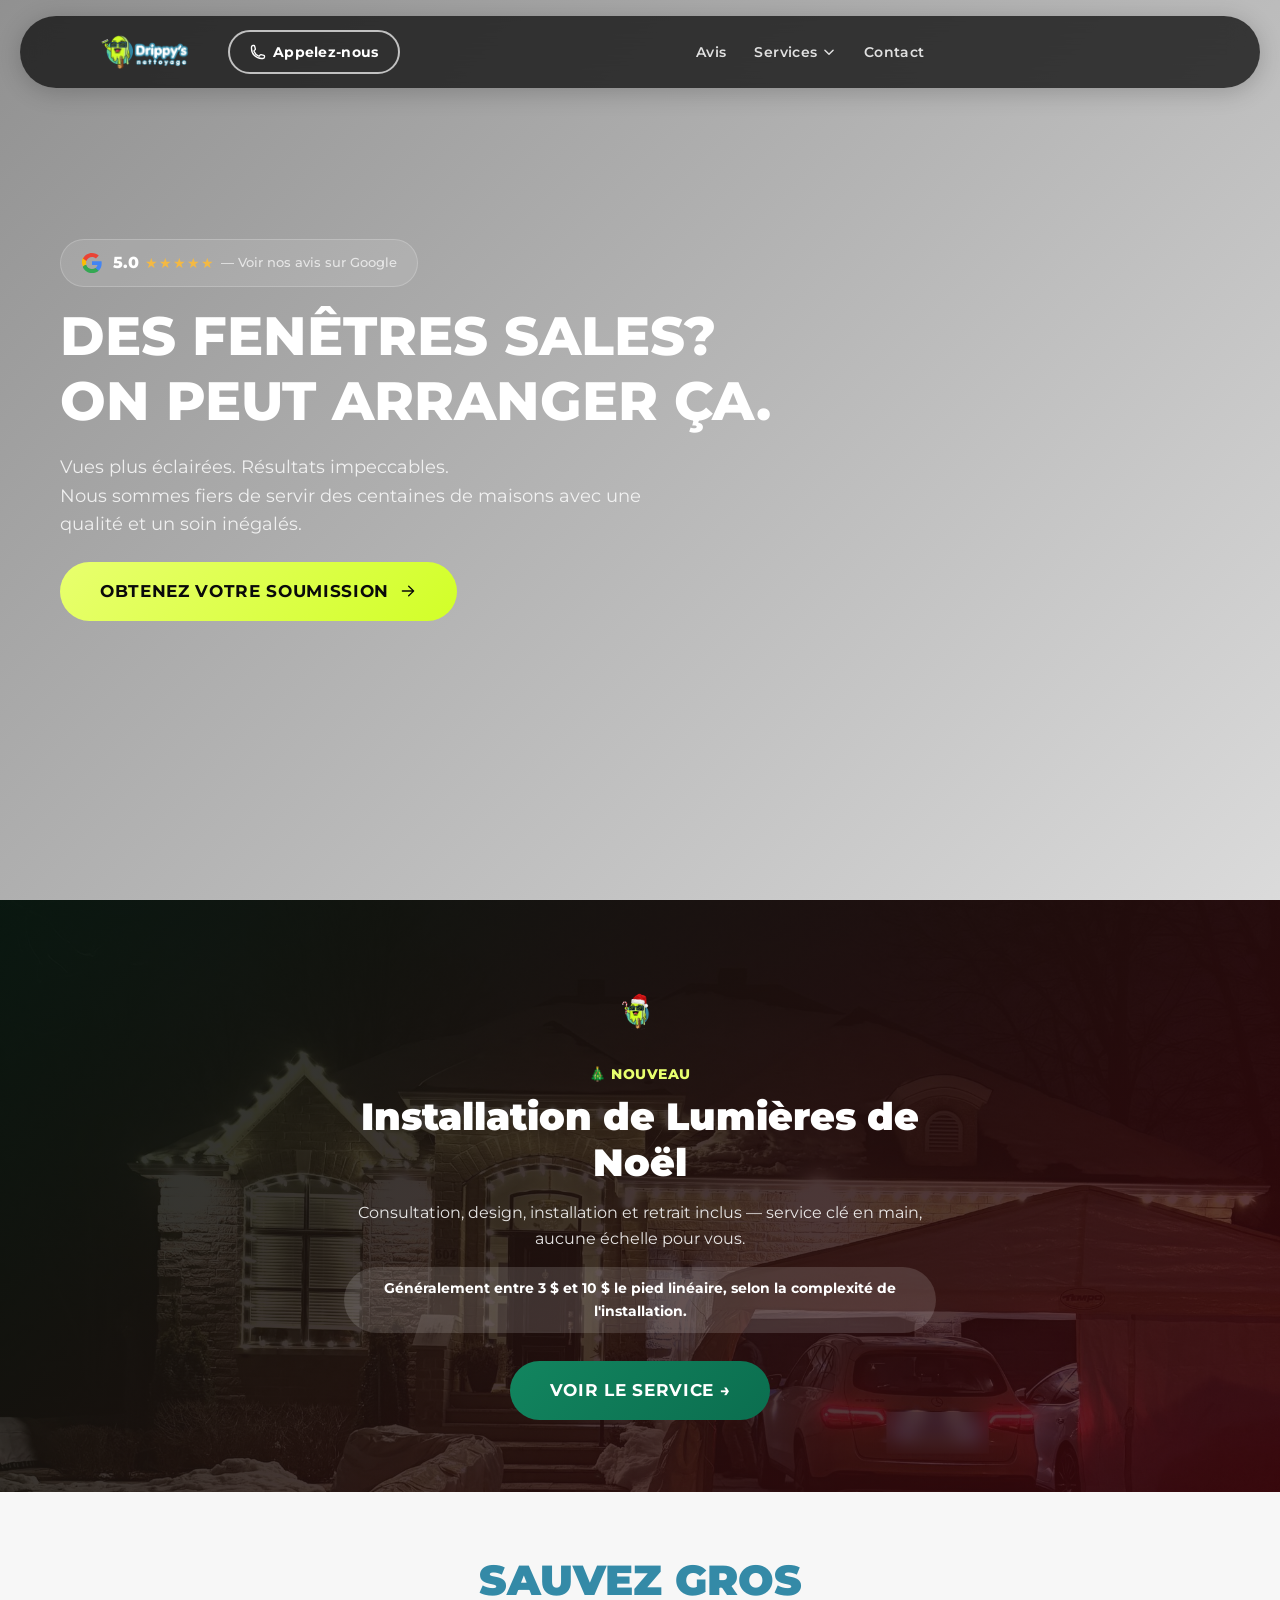
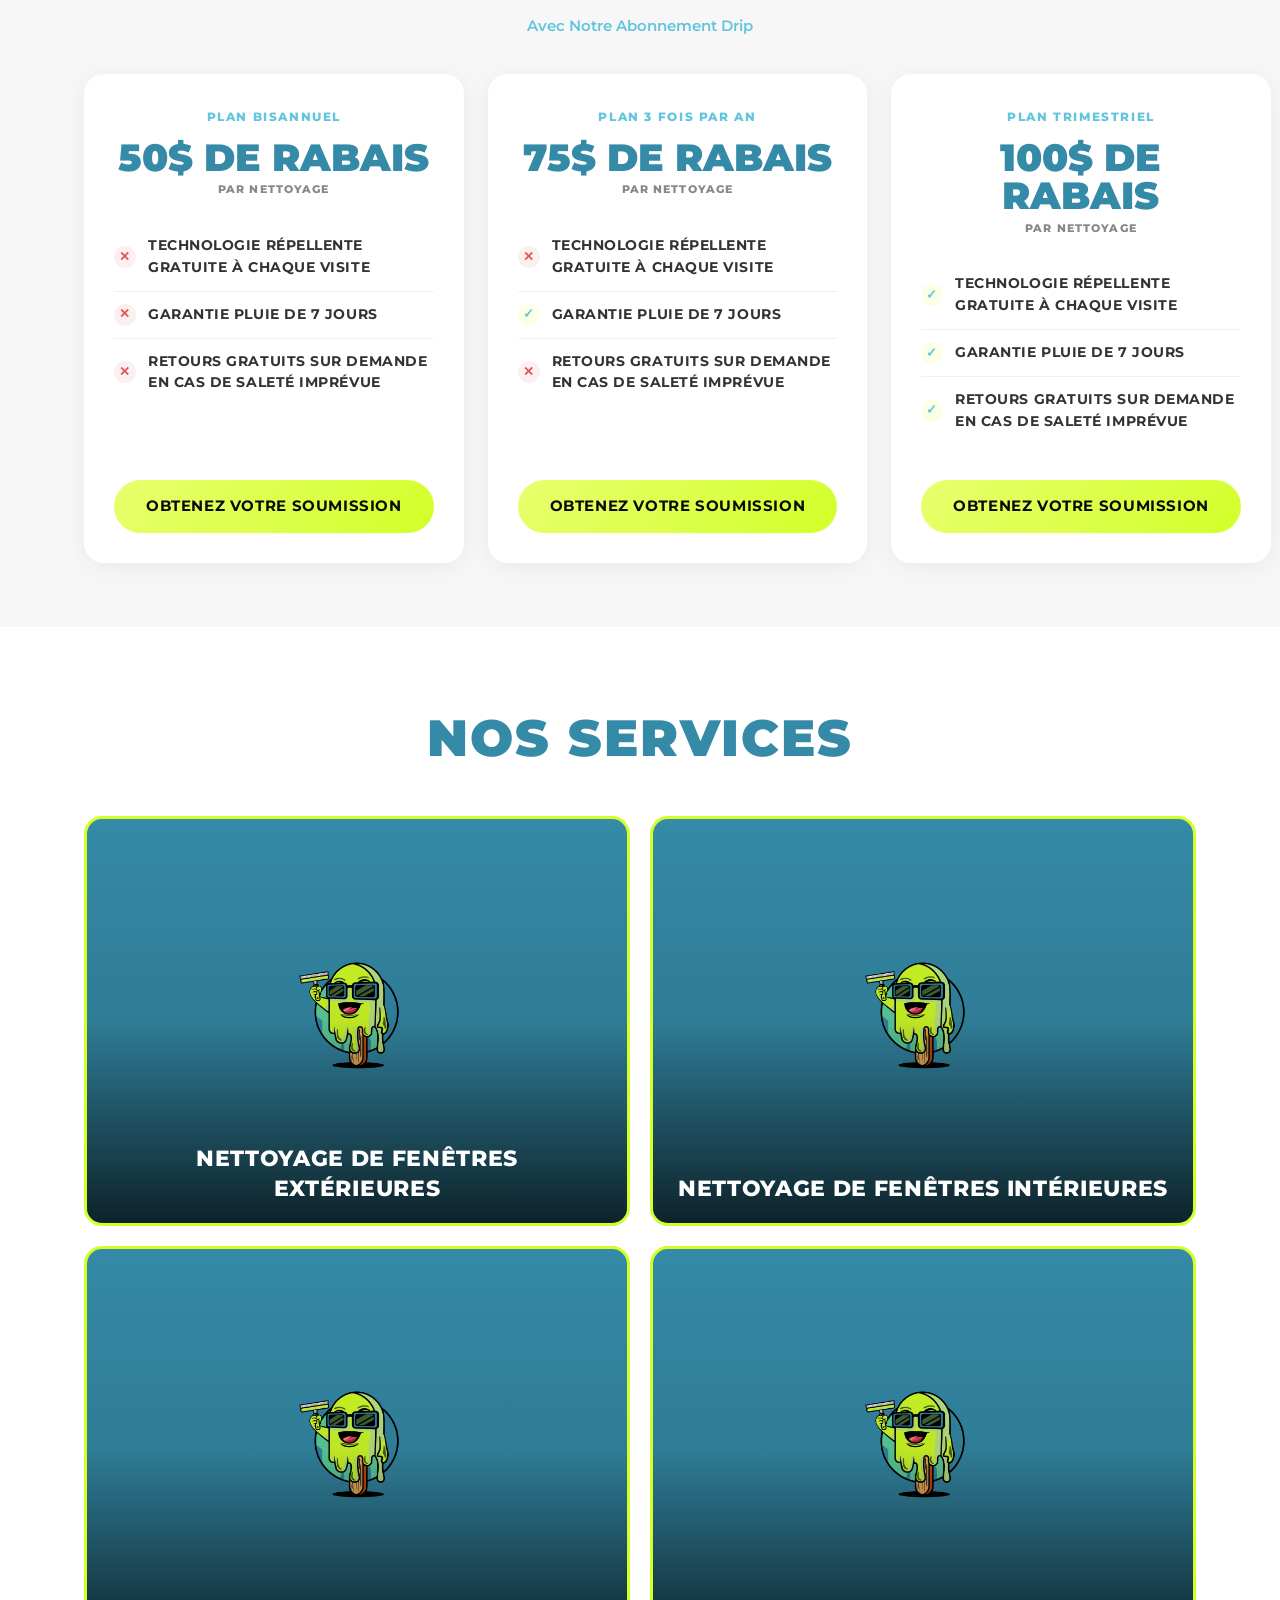
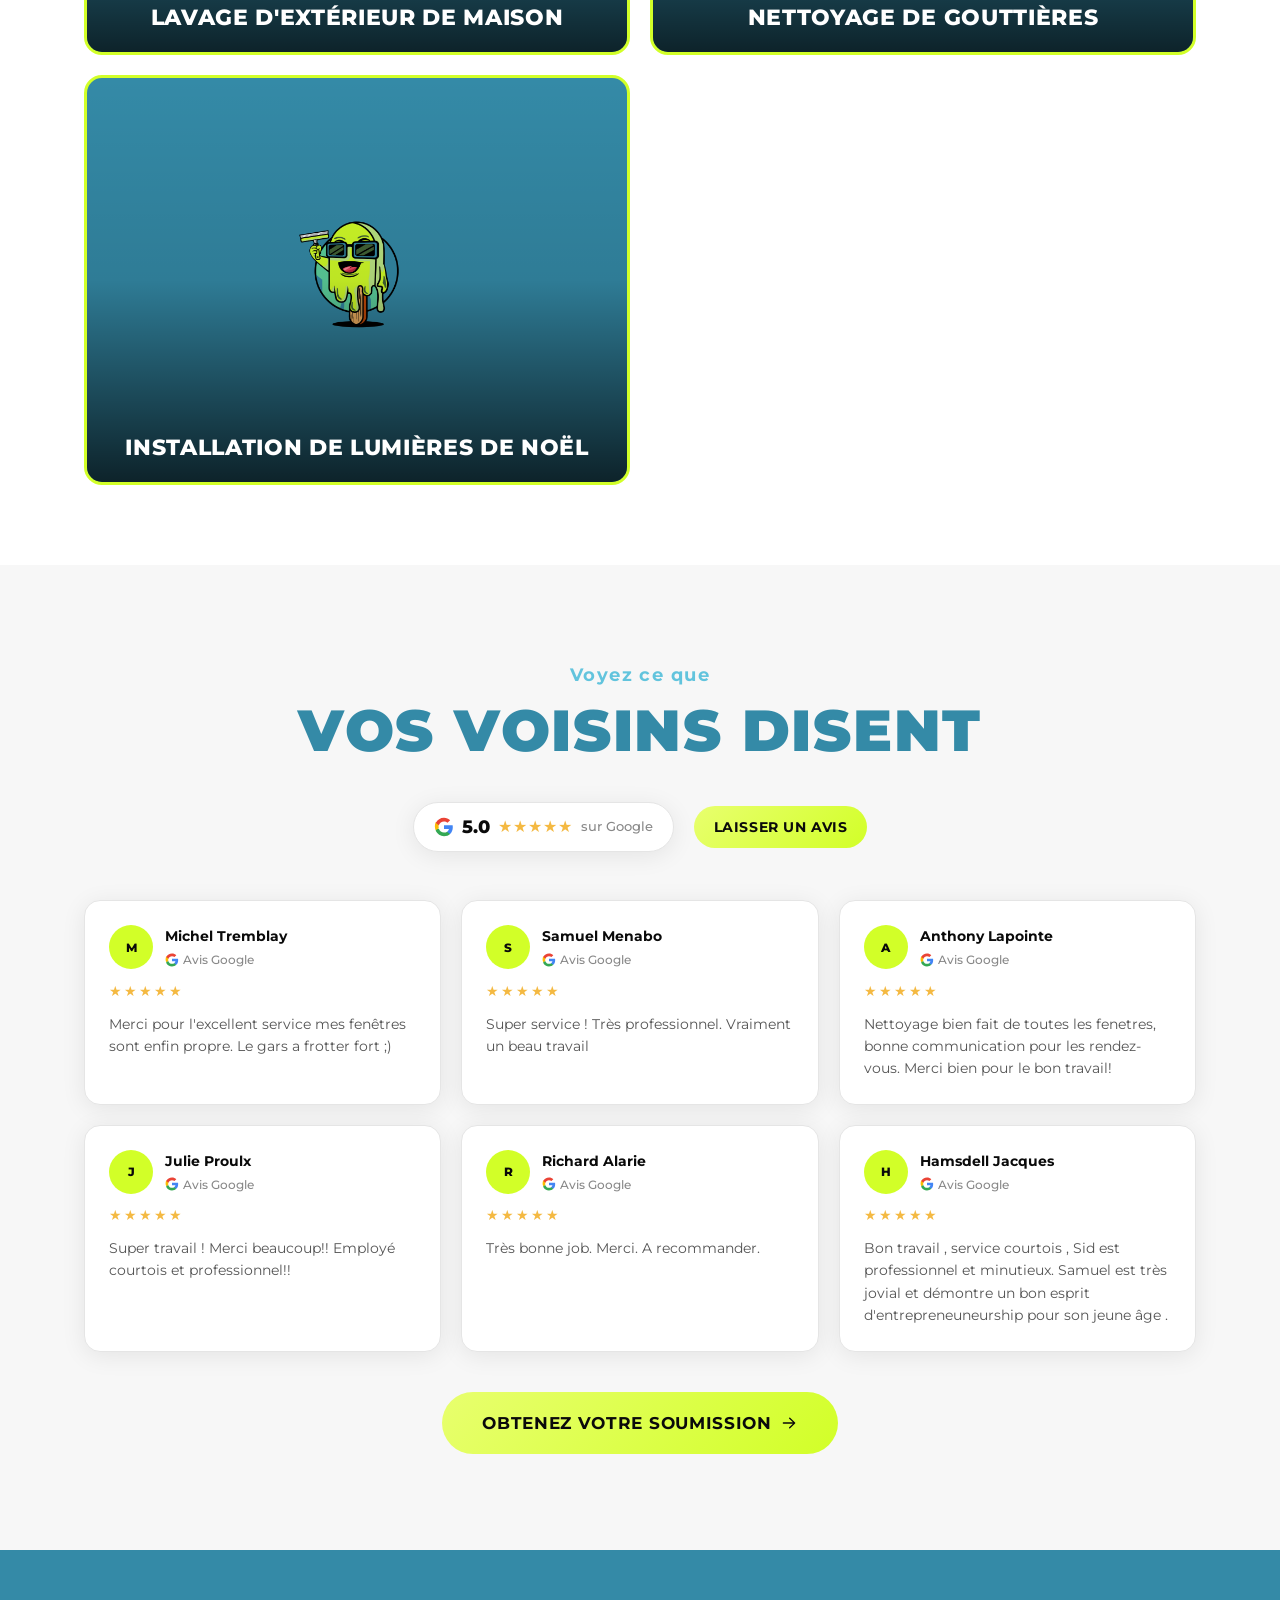
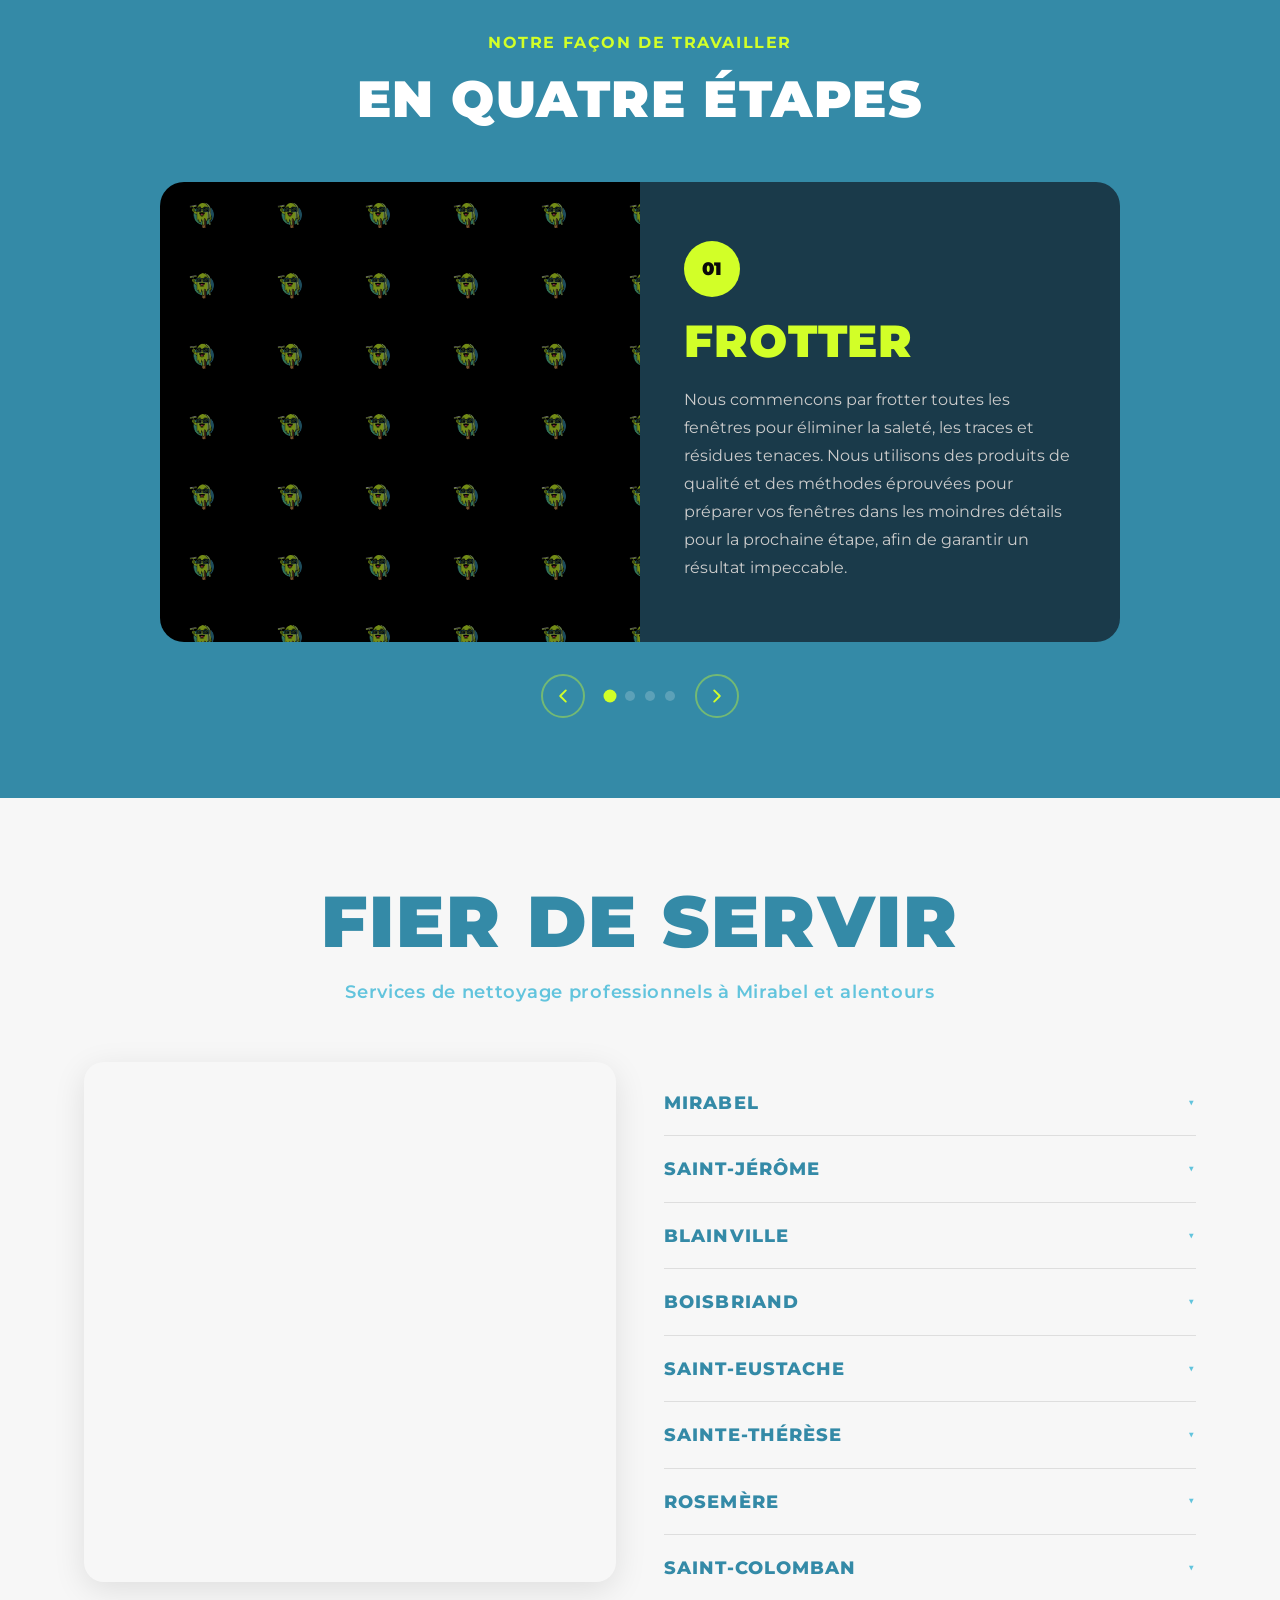
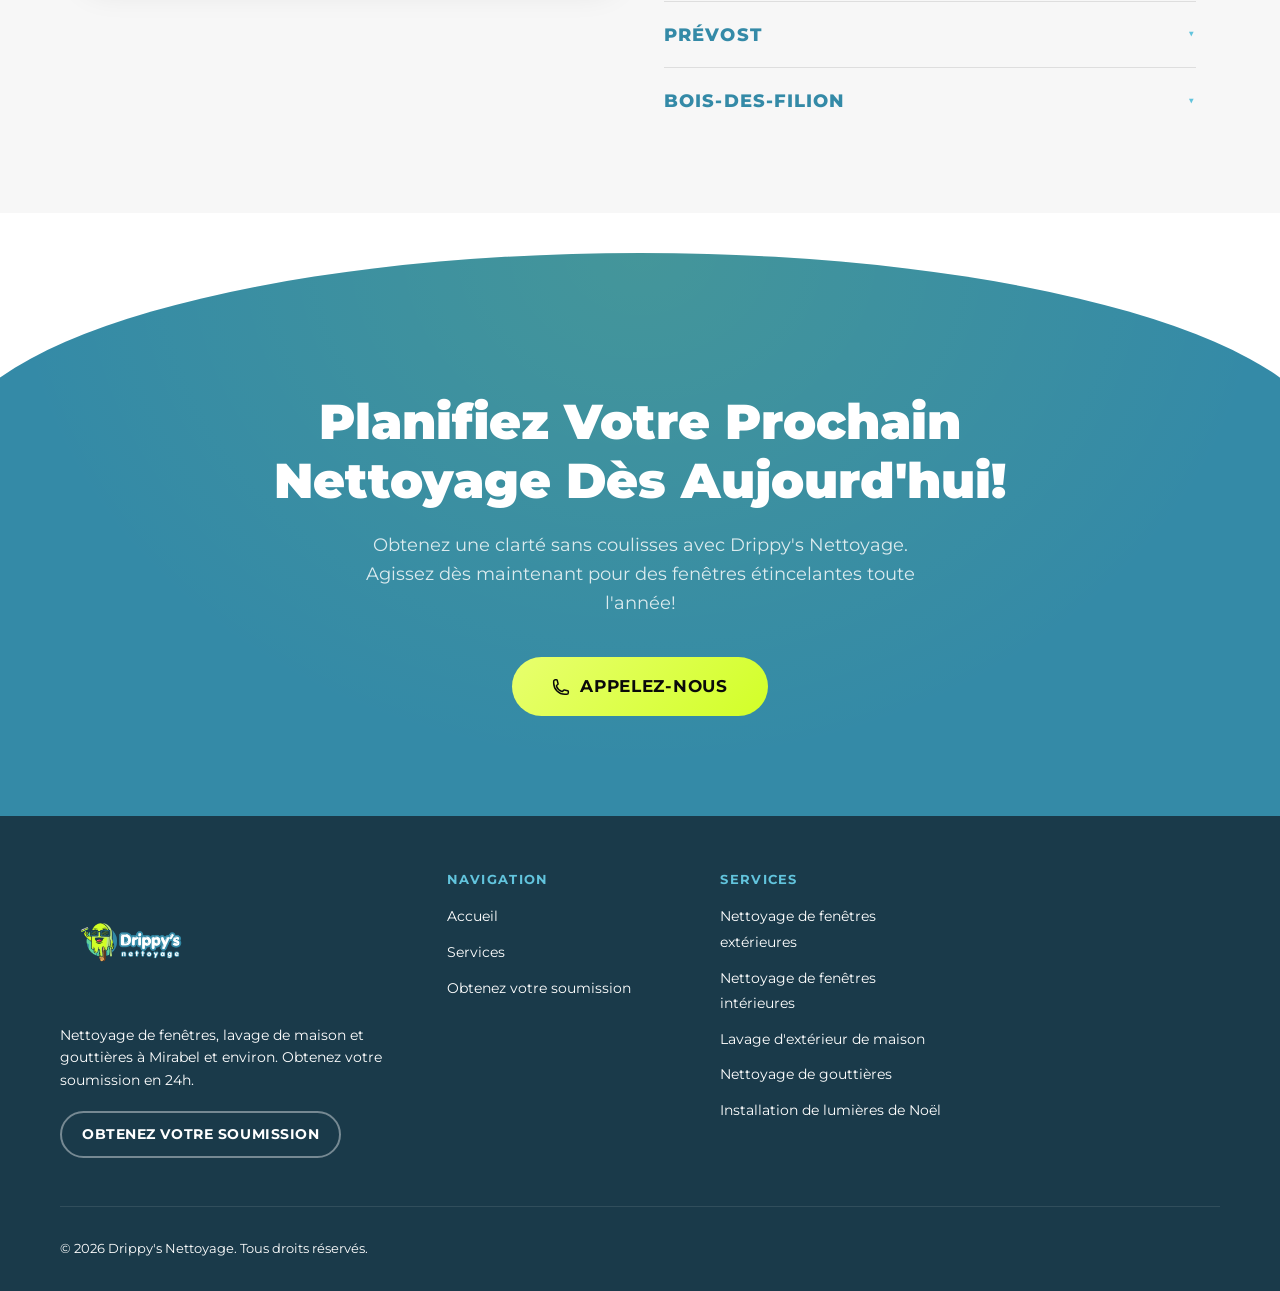
==== commit 2af15d28: "Add Christmas lights promo section to homepage Placed right under the hero so every visitor sees the" ====
--- a/index.html
+++ b/index.html
@@ -130,6 +130,22 @@
 </section>
 
 <!-- ============================================================
+     NOUVEAU — Lumières de Noël promo
+     ============================================================ -->
+<section class="home-noel-promo">
+  <div class="home-noel-promo-bg" style="background-image:url('images/lumieres-noel-hero.jpg');"></div>
+  <div class="home-noel-promo-overlay"></div>
+  <div class="container home-noel-promo-content">
+    <img src="images/logo-noel.png" alt="" class="home-noel-promo-logo">
+    <p class="home-noel-promo-eyebrow">🎄 Nouveau</p>
+    <h2 class="home-noel-promo-title">Installation de Lumières de Noël</h2>
+    <p class="home-noel-promo-sub">Consultation, design, installation et retrait inclus — service clé en main, aucune échelle pour vous.</p>
+    <p class="home-noel-promo-price">Généralement entre 3 $ et 10 $ le pied linéaire, selon la complexité de l'installation.</p>
+    <a href="lumieres-noel.html" class="btn-cta-banner btn-cta-banner--noel">Voir le service →</a>
+  </div>
+</section>
+
+<!-- ============================================================
      ABONNEMENT DRIP — Plans section
      ============================================================ -->
 <section class="sp-plans-section">
--- a/css/styles.css
+++ b/css/styles.css
@@ -963,6 +963,81 @@
   box-shadow: 0 8px 24px rgba(210,255,40,0.45);
   transform: translateY(-2px);
 }
+.btn-cta-banner--noel {
+  background: linear-gradient(135deg, #12855f 0%, #0b6e4f 100%);
+  color: #ffffff;
+}
+.btn-cta-banner--noel:hover {
+  background: linear-gradient(135deg, #0b6e4f 0%, #095c41 100%);
+  box-shadow: 0 8px 24px rgba(11,110,79,0.45);
+}
+
+/* ============================================================
+   HOMEPAGE — Christmas lights promo
+   ============================================================ */
+.home-noel-promo {
+  position: relative;
+  overflow: hidden;
+  padding: 72px 24px;
+  text-align: center;
+}
+.home-noel-promo-bg {
+  position: absolute;
+  inset: 0;
+  background-size: cover;
+  background-position: center top;
+  filter: brightness(0.45);
+}
+.home-noel-promo-overlay {
+  position: absolute;
+  inset: 0;
+  background: linear-gradient(135deg, rgba(11,30,20,0.75) 0%, rgba(90,10,18,0.55) 100%);
+}
+.home-noel-promo-content {
+  position: relative;
+  z-index: 2;
+  max-width: 640px;
+  margin: 0 auto;
+}
+.home-noel-promo-logo {
+  width: 84px;
+  height: 84px;
+  object-fit: contain;
+  margin: 0 auto 8px;
+  display: block;
+}
+.home-noel-promo-eyebrow {
+  color: #e8ff6e;
+  font-weight: 800;
+  letter-spacing: 0.04em;
+  text-transform: uppercase;
+  font-size: 0.85rem;
+  margin: 0 0 8px;
+}
+.home-noel-promo-title {
+  font-size: clamp(1.6rem, 4vw, 2.4rem);
+  font-weight: 900;
+  color: #ffffff;
+  line-height: 1.2;
+  text-transform: none;
+  margin: 0 0 14px;
+}
+.home-noel-promo-sub {
+  font-size: 1rem;
+  color: rgba(255,255,255,0.88);
+  line-height: 1.6;
+  margin: 0 0 16px;
+}
+.home-noel-promo-price {
+  display: inline-block;
+  background: rgba(255,255,255,0.14);
+  color: #ffffff;
+  font-weight: 700;
+  font-size: 0.9rem;
+  padding: 10px 20px;
+  border-radius: 50px;
+  margin: 0 0 28px;
+}
 
 /* ============================================================
    FOOTER
@@ -985,13 +1060,13 @@
   margin-bottom: 32px;
 }
 .footer-brand img {
-  height: 52px;
+  height: 140px;
   width: auto;
   margin-bottom: 12px;
   display: block;
 }
 .footer-brand .logo-text { font-size: 1rem; margin-bottom: 12px; color: #ffffff; text-transform: none; }
-.footer-brand p { font-size: 0.875rem; color: #888888; line-height: 1.6; margin-bottom: 20px; }
+.footer-brand p { font-size: 0.875rem; color: #ffffff; line-height: 1.6; margin-bottom: 20px; }
 .footer-col h4 {
   font-size: 0.8rem;
   font-weight: 700;
@@ -1003,7 +1078,7 @@
 .footer-col ul { display: flex; flex-direction: column; gap: 10px; }
 .footer-col ul li a {
   font-size: 0.875rem;
-  color: #777777;
+  color: #ffffff;
   transition: color 0.2s;
 }
 .footer-col ul li a:hover { color: #ffffff; }
@@ -1023,7 +1098,7 @@
   align-items: center;
   justify-content: space-between;
   font-size: 0.8rem;
-  color: #555555;
+  color: #ffffff;
   flex-wrap: wrap;
   gap: 8px;
 }
@@ -1982,6 +2057,9 @@
 }
 .service-tile:hover .service-tile-icon { background: rgba(52,138,167,0.2); }
 .service-tile-icon svg { width: 32px; height: 32px; }
+.service-tile-icon-img { width: 100%; height: 100%; object-fit: contain; border-radius: var(--radius-lg); }
+.service-tile-icon--noel { background: #0b6e4f; border-radius: 50%; width: 160px; height: 160px; padding: 10px; box-sizing: border-box; }
+.service-tile-icon--noel .service-tile-icon-img { width: 100%; height: 100%; }
 .service-tile-name {
   font-size: 0.875rem;
   font-weight: 700;
@@ -2100,6 +2178,10 @@
 }
 .service-select-tile.selected .service-select-icon { background: rgba(210,255,40,0.2); }
 .service-select-icon svg { width: 28px; height: 28px; }
+.service-select-icon-img { width: 100%; height: 100%; object-fit: contain; border-radius: var(--radius); }
+.service-select-tile--noel { grid-column: 1 / -1; }
+.service-select-icon--noel { background: #0b6e4f; border-radius: 50%; width: 220px; height: 220px; padding: 12px; box-sizing: border-box; }
+.service-select-icon--noel .service-select-icon-img { width: 100%; height: 100%; }
 .custom-icon {
   display: block;
   width: 64px;
@@ -2751,6 +2833,12 @@
 body.page-noel .sp-hero-overlay {
   background: linear-gradient(135deg, rgba(11,30,20,0.6) 0%, rgba(90,10,18,0.28) 100%);
 }
+.noel-hero-content { padding: 0 40px; }
+@media (max-width: 600px) {
+  .noel-hero-content { padding: 0 20px; }
+  body.page-noel .sp-hero-title { font-size: 1.7rem; line-height: 1.25; }
+  body.page-noel .sp-hero-sub { font-size: 0.95rem; }
+}
 body.page-noel .sp-detail-content h2,
 body.page-noel .sp-detail-content h3 {
   color: #0b6e4f;
@@ -2770,6 +2858,17 @@
 }
 body.page-noel .sp-sidebar-link--active::before {
   color: #c8102e;
+}
+body.page-noel .sp-sidebar-arrow {
+  color: #0b6e4f;
+}
+body.page-noel .btn-cta-banner {
+  background: linear-gradient(135deg, #12855f 0%, #0b6e4f 100%);
+  color: #ffffff;
+}
+body.page-noel .btn-cta-banner:hover {
+  background: linear-gradient(135deg, #0b6e4f 0%, #095c41 100%);
+  box-shadow: 0 8px 24px rgba(11,110,79,0.45);
 }
 body.page-noel .sp-reviews-section .reviews-eyebrow {
   color: #0b6e4f;
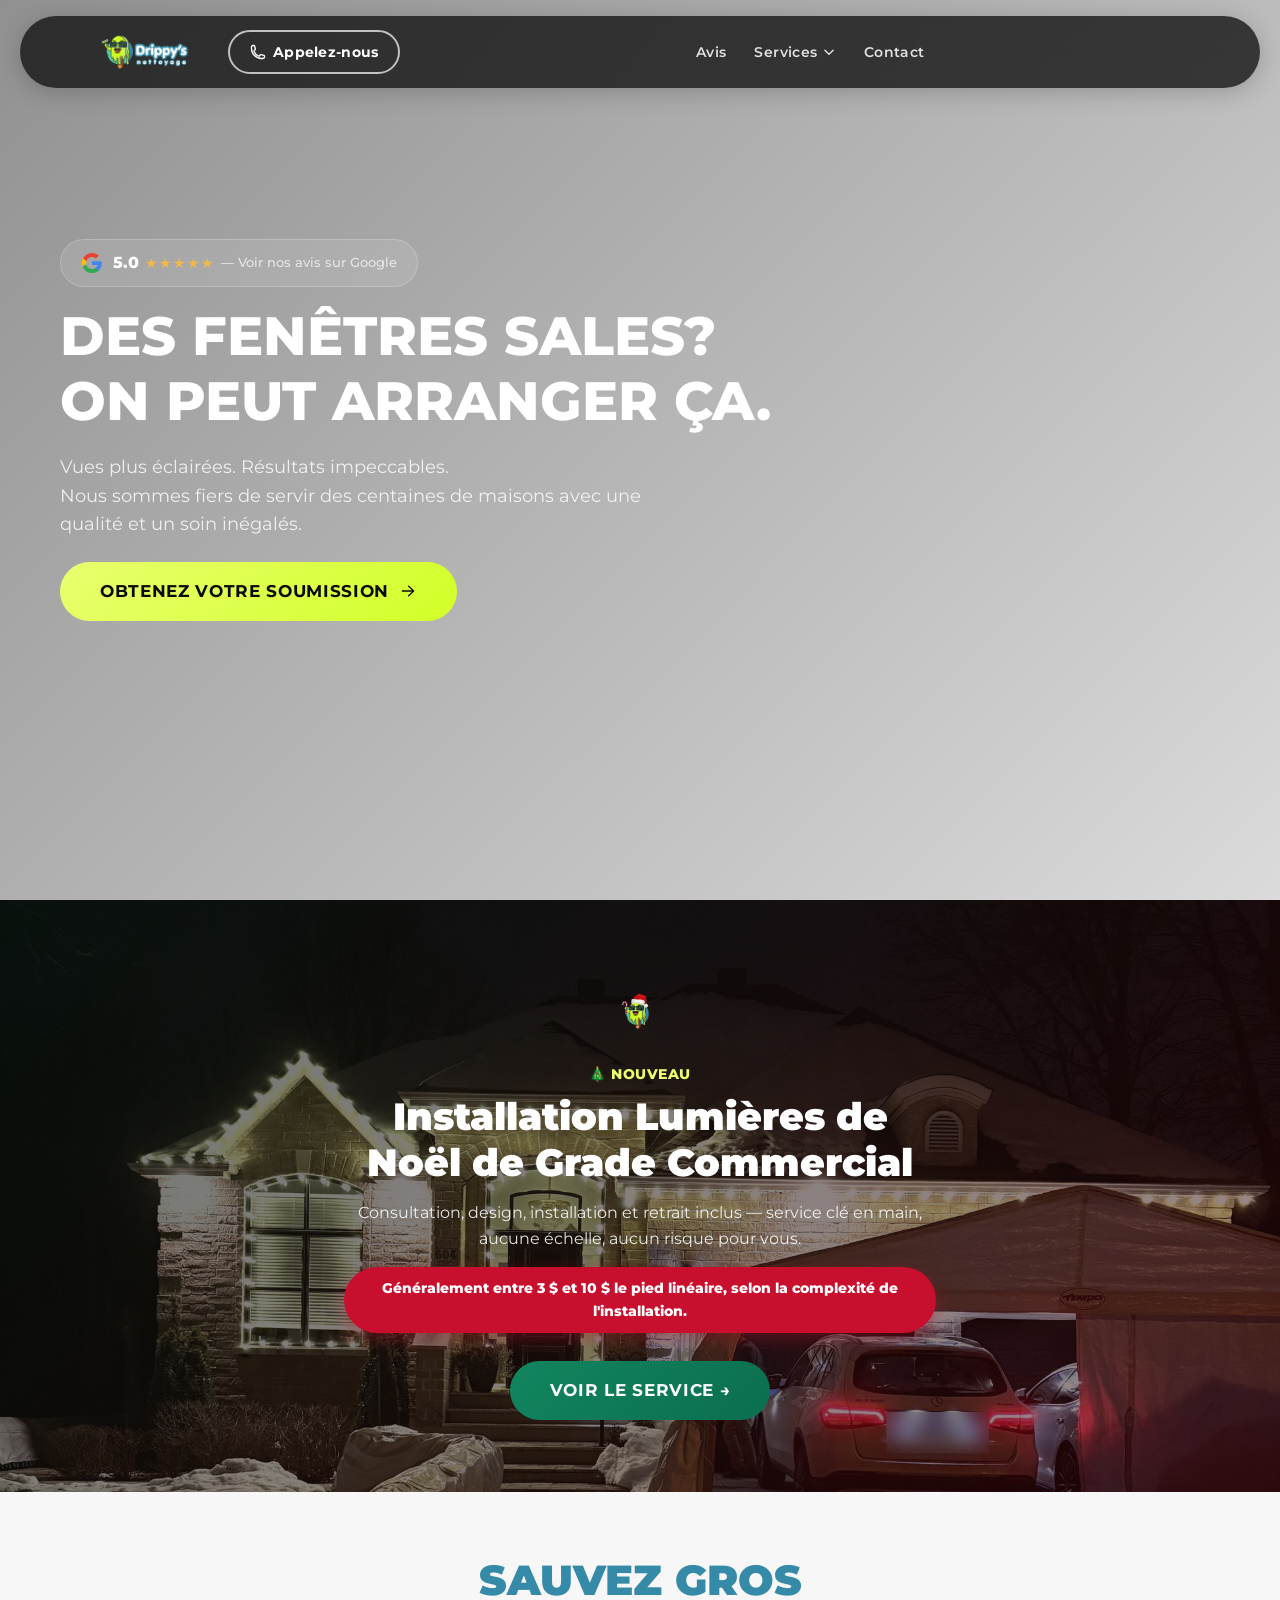
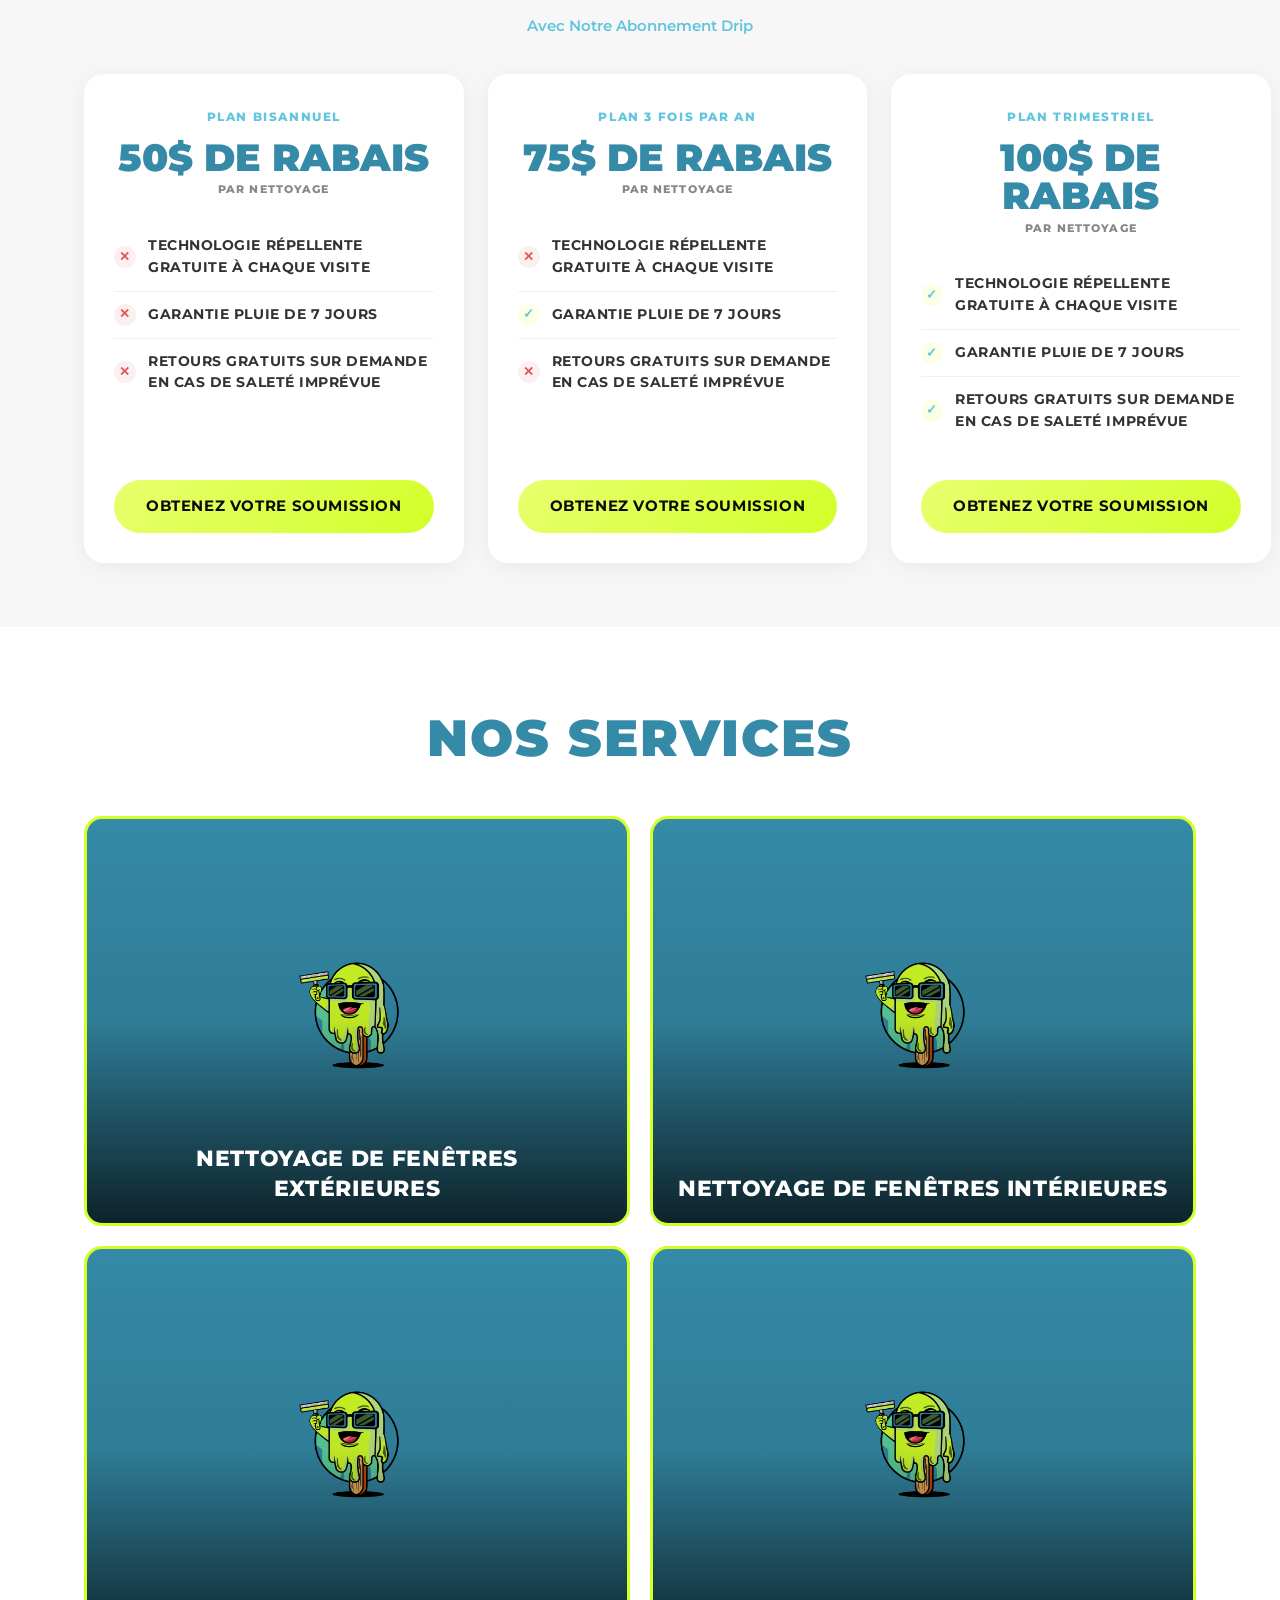
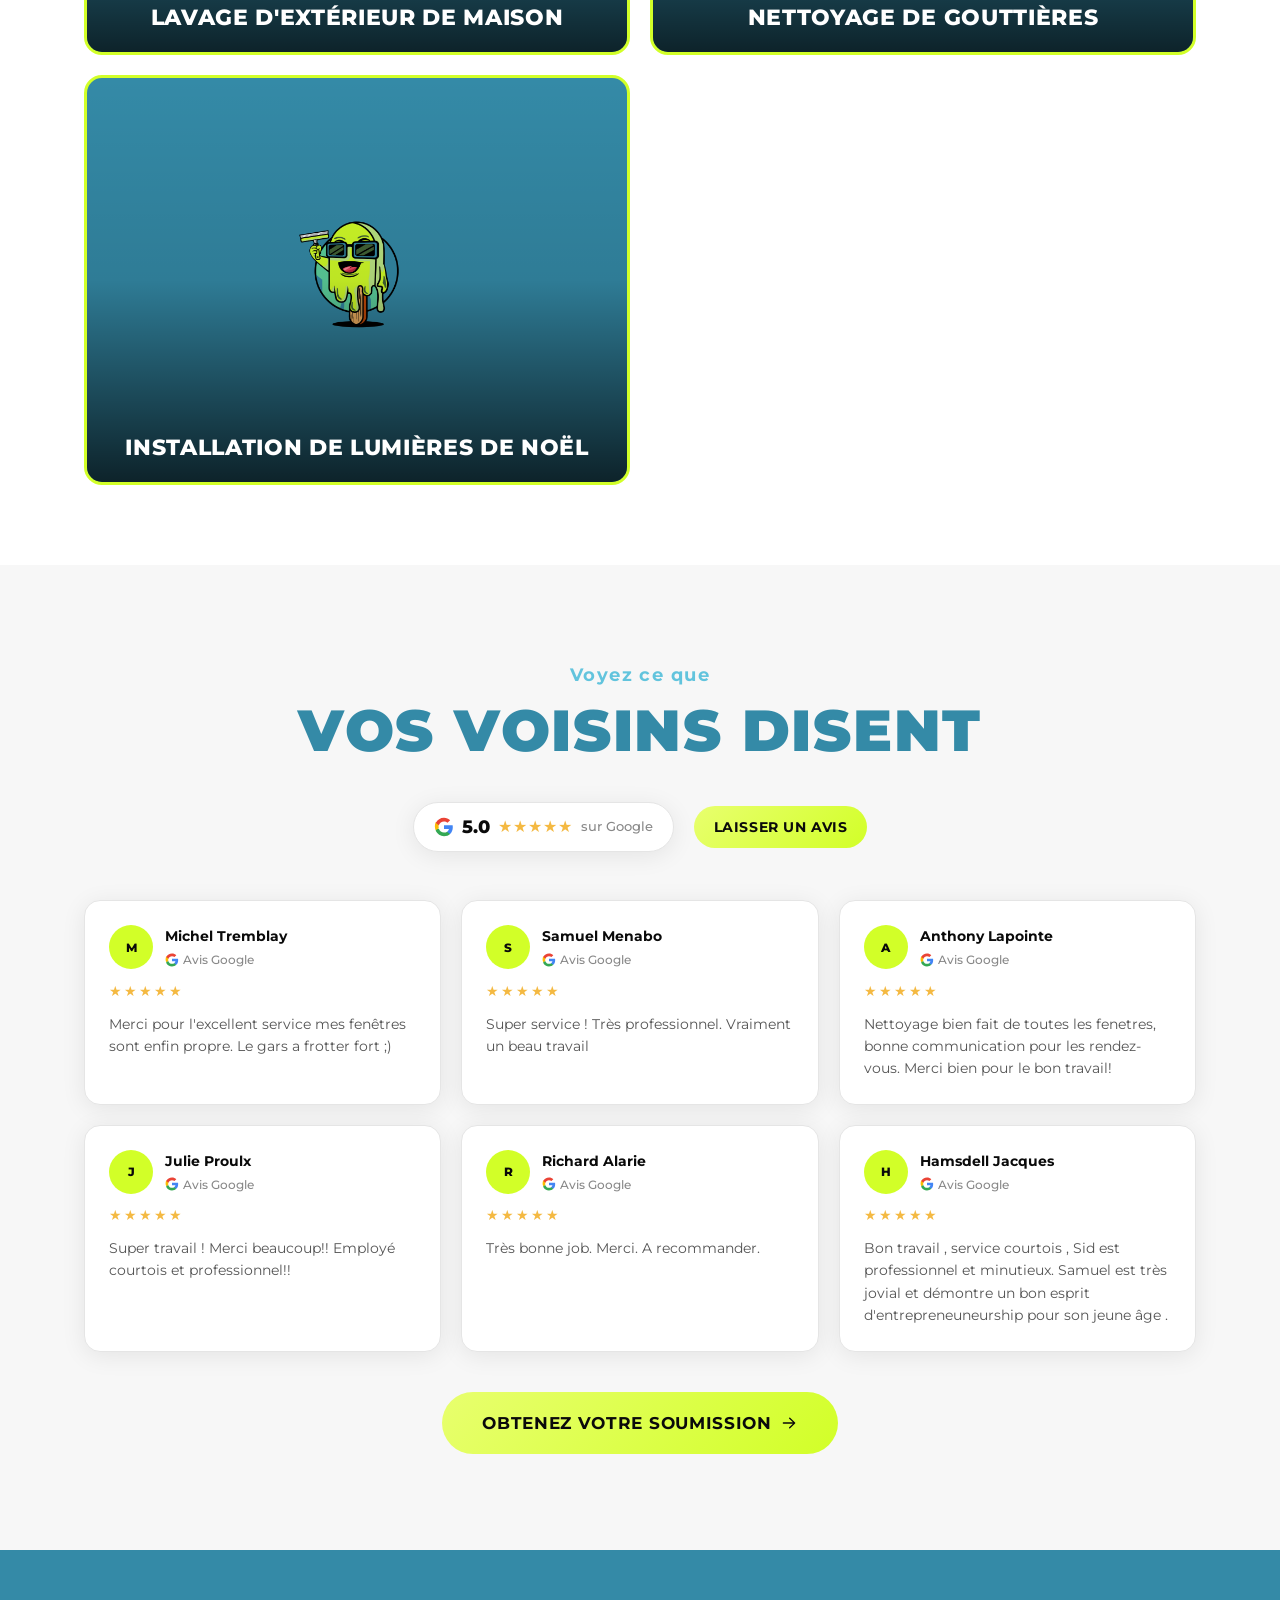
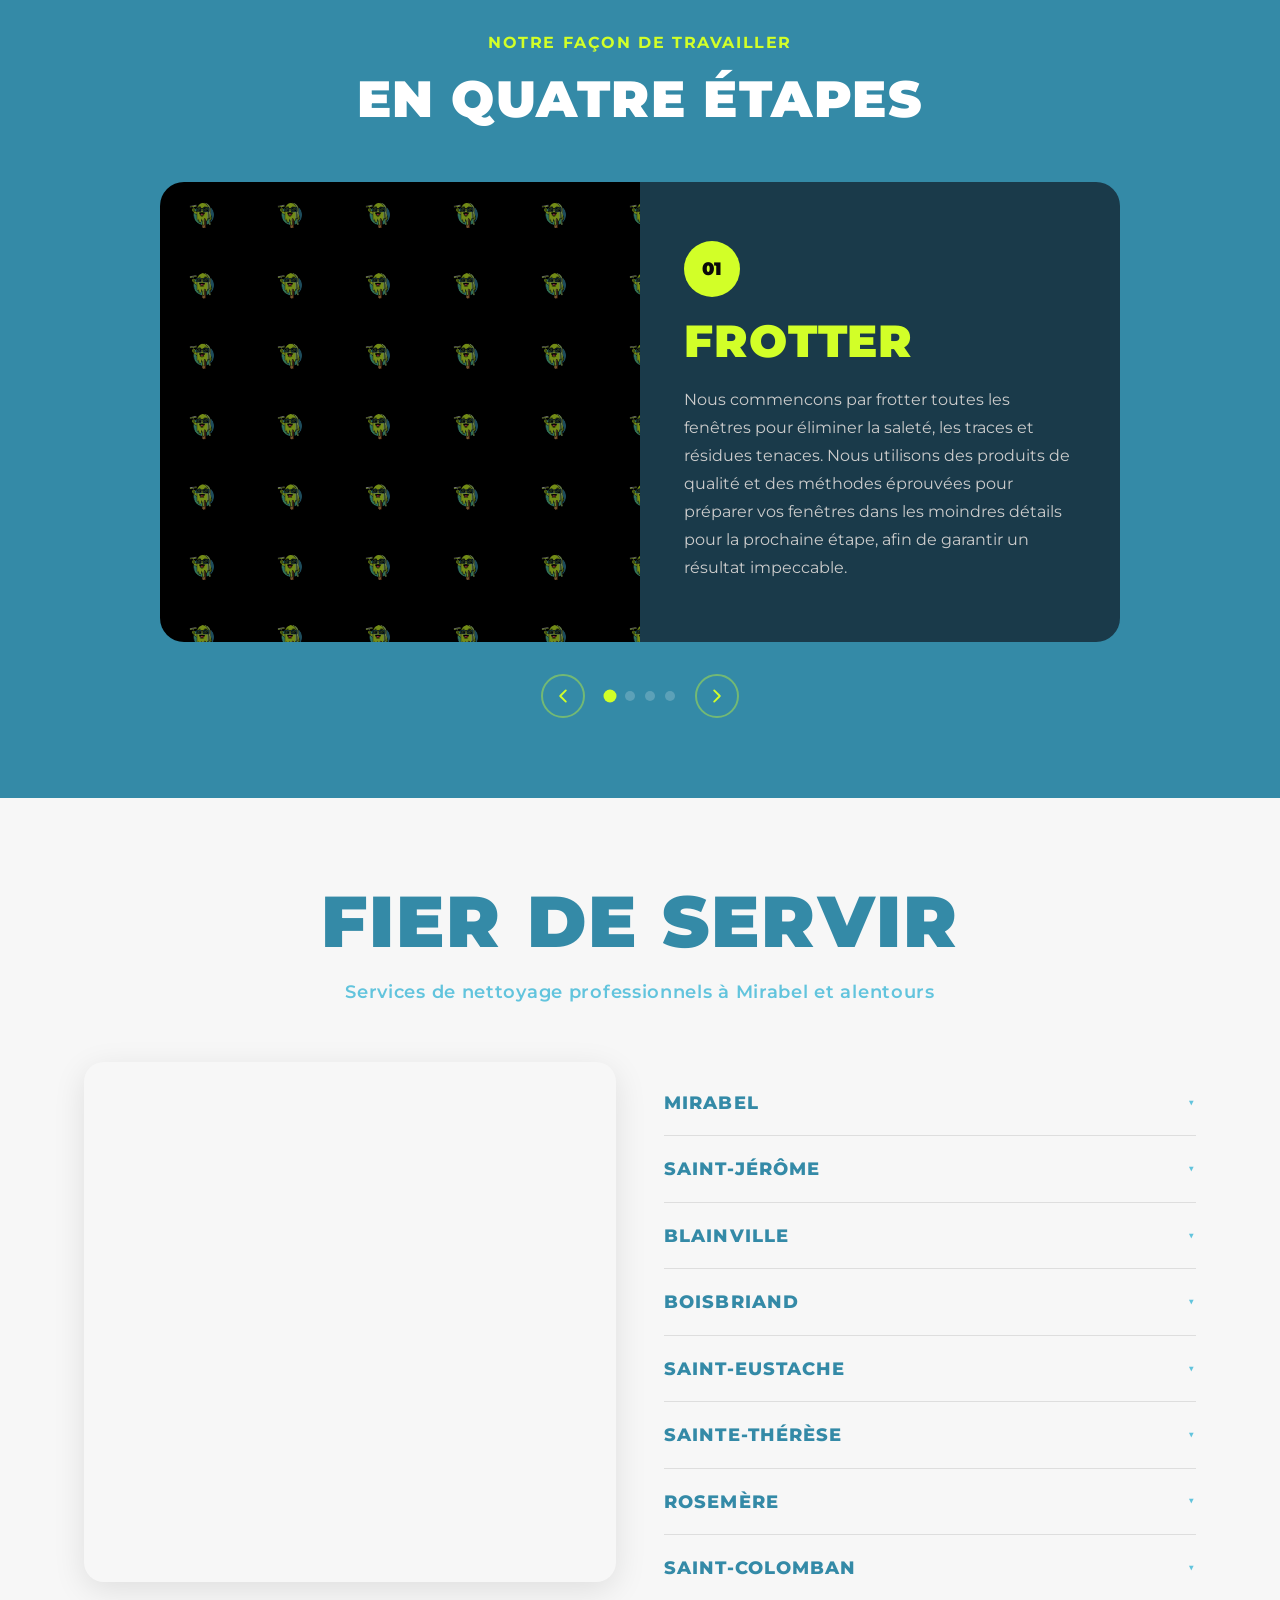
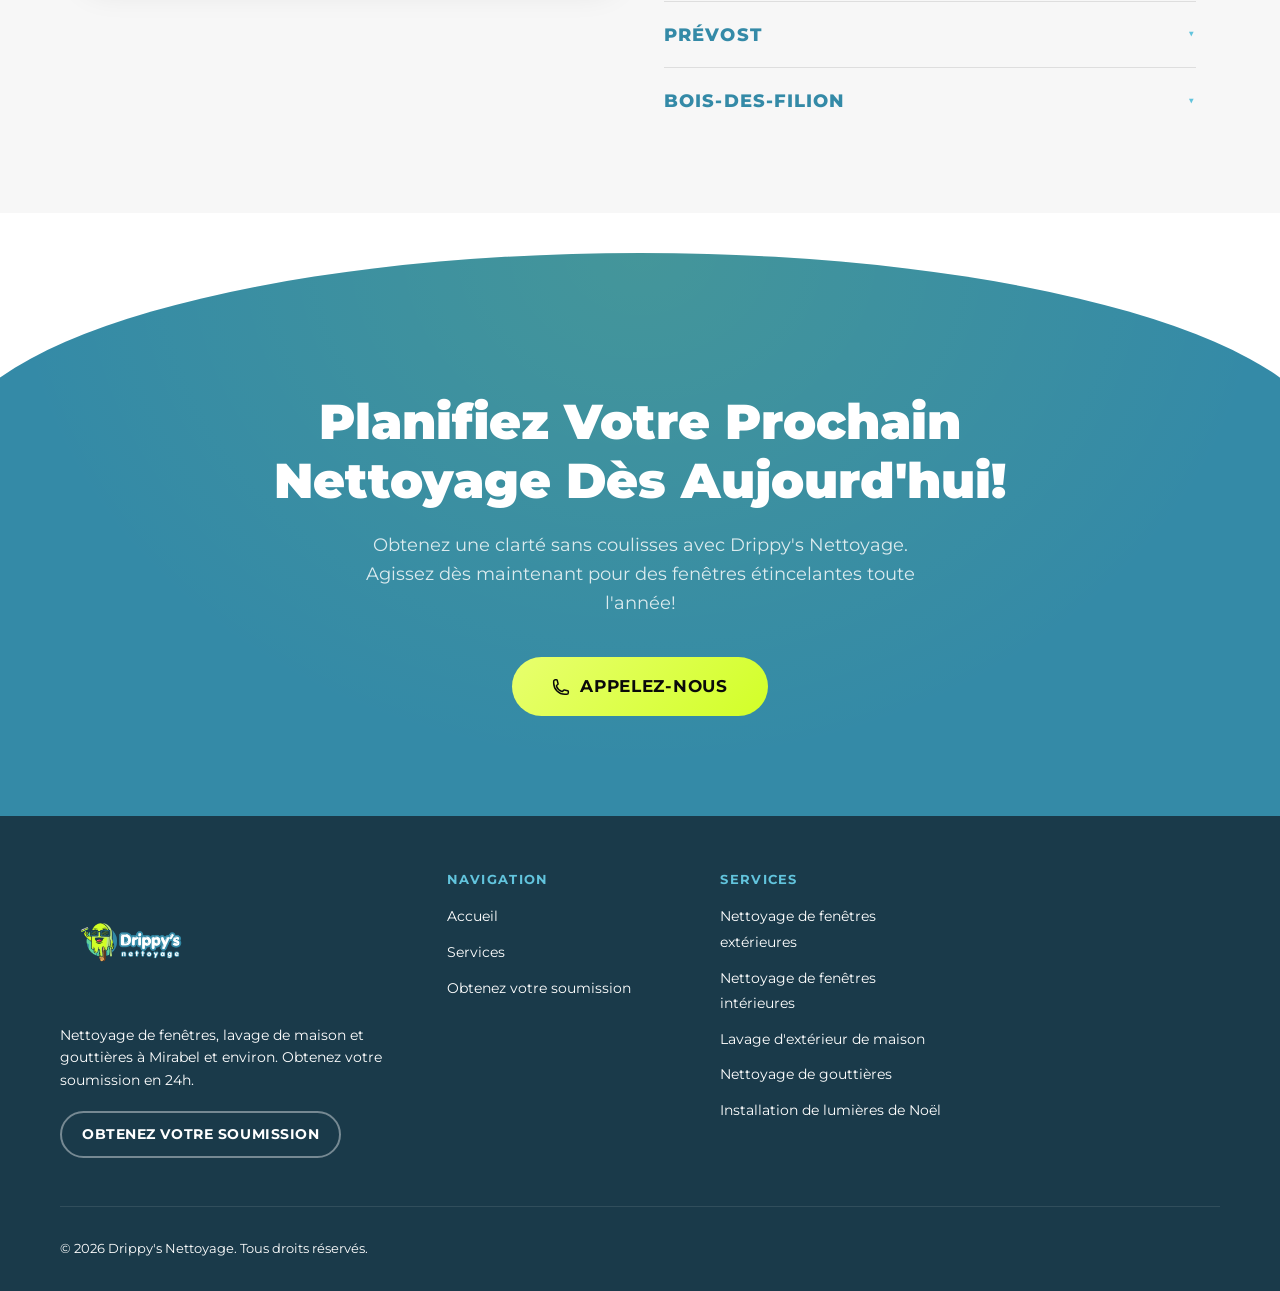
==== commit cc16c020: "Refine homepage Christmas promo: copy, lighter photo, red pricing badge, snow - Headline updated to " ====
--- a/index.html
+++ b/index.html
@@ -135,11 +135,29 @@
 <section class="home-noel-promo">
   <div class="home-noel-promo-bg" style="background-image:url('images/lumieres-noel-hero.jpg');"></div>
   <div class="home-noel-promo-overlay"></div>
+  <div class="home-noel-promo-snow" aria-hidden="true">
+    <span class="home-noel-promo-flake" style="left:2%;font-size:12px;animation-duration:10s;animation-delay:-1s;"></span>
+    <span class="home-noel-promo-flake" style="left:8%;font-size:16px;animation-duration:13s;animation-delay:-6s;"></span>
+    <span class="home-noel-promo-flake" style="left:14%;font-size:10px;animation-duration:9s;animation-delay:-3s;"></span>
+    <span class="home-noel-promo-flake" style="left:20%;font-size:14px;animation-duration:11s;animation-delay:-8s;"></span>
+    <span class="home-noel-promo-flake" style="left:27%;font-size:18px;animation-duration:14s;animation-delay:-2s;"></span>
+    <span class="home-noel-promo-flake" style="left:34%;font-size:11px;animation-duration:8s;animation-delay:-5s;"></span>
+    <span class="home-noel-promo-flake" style="left:41%;font-size:15px;animation-duration:12s;animation-delay:-9s;"></span>
+    <span class="home-noel-promo-flake" style="left:48%;font-size:10px;animation-duration:10s;animation-delay:-4s;"></span>
+    <span class="home-noel-promo-flake" style="left:55%;font-size:17px;animation-duration:13s;animation-delay:-7s;"></span>
+    <span class="home-noel-promo-flake" style="left:62%;font-size:12px;animation-duration:9s;animation-delay:-1.5s;"></span>
+    <span class="home-noel-promo-flake" style="left:69%;font-size:14px;animation-duration:11s;animation-delay:-10s;"></span>
+    <span class="home-noel-promo-flake" style="left:76%;font-size:10px;animation-duration:8s;animation-delay:-3.5s;"></span>
+    <span class="home-noel-promo-flake" style="left:83%;font-size:16px;animation-duration:14s;animation-delay:-6.5s;"></span>
+    <span class="home-noel-promo-flake" style="left:90%;font-size:12px;animation-duration:10s;animation-delay:-11s;"></span>
+    <span class="home-noel-promo-flake" style="left:95%;font-size:15px;animation-duration:12s;animation-delay:-4.5s;"></span>
+    <span class="home-noel-promo-flake" style="left:99%;font-size:11px;animation-duration:9s;animation-delay:-8.5s;"></span>
+  </div>
   <div class="container home-noel-promo-content">
     <img src="images/logo-noel.png" alt="" class="home-noel-promo-logo">
     <p class="home-noel-promo-eyebrow">🎄 Nouveau</p>
-    <h2 class="home-noel-promo-title">Installation de Lumières de Noël</h2>
-    <p class="home-noel-promo-sub">Consultation, design, installation et retrait inclus — service clé en main, aucune échelle pour vous.</p>
+    <h2 class="home-noel-promo-title">Installation Lumières de Noël de Grade Commercial</h2>
+    <p class="home-noel-promo-sub">Consultation, design, installation et retrait inclus — service clé en main, aucune échelle, aucun risque pour vous.</p>
     <p class="home-noel-promo-price">Généralement entre 3 $ et 10 $ le pied linéaire, selon la complexité de l'installation.</p>
     <a href="lumieres-noel.html" class="btn-cta-banner btn-cta-banner--noel">Voir le service →</a>
   </div>
--- a/css/styles.css
+++ b/css/styles.css
@@ -986,13 +986,31 @@
   inset: 0;
   background-size: cover;
   background-position: center top;
-  filter: brightness(0.45);
+  filter: brightness(0.75);
 }
 .home-noel-promo-overlay {
   position: absolute;
   inset: 0;
-  background: linear-gradient(135deg, rgba(11,30,20,0.75) 0%, rgba(90,10,18,0.55) 100%);
-}
+  background: linear-gradient(135deg, rgba(11,30,20,0.45) 0%, rgba(90,10,18,0.3) 100%);
+}
+.home-noel-promo-snow {
+  position: absolute;
+  inset: 0;
+  overflow: hidden;
+  pointer-events: none;
+  z-index: 1;
+}
+.home-noel-promo-flake {
+  position: absolute;
+  top: -8%;
+  color: #ffffff;
+  opacity: 0.9;
+  text-shadow: 0 0 4px rgba(255,255,255,0.6);
+  animation-name: noelFall;
+  animation-timing-function: linear;
+  animation-iteration-count: infinite;
+}
+.home-noel-promo-flake::before { content: '❄'; }
 .home-noel-promo-content {
   position: relative;
   z-index: 2;
@@ -1030,12 +1048,13 @@
 }
 .home-noel-promo-price {
   display: inline-block;
-  background: rgba(255,255,255,0.14);
+  background: #c8102e;
   color: #ffffff;
-  font-weight: 700;
+  font-weight: 800;
   font-size: 0.9rem;
   padding: 10px 20px;
   border-radius: 50px;
+  box-shadow: 0 6px 18px rgba(200,16,46,0.35);
   margin: 0 0 28px;
 }
 
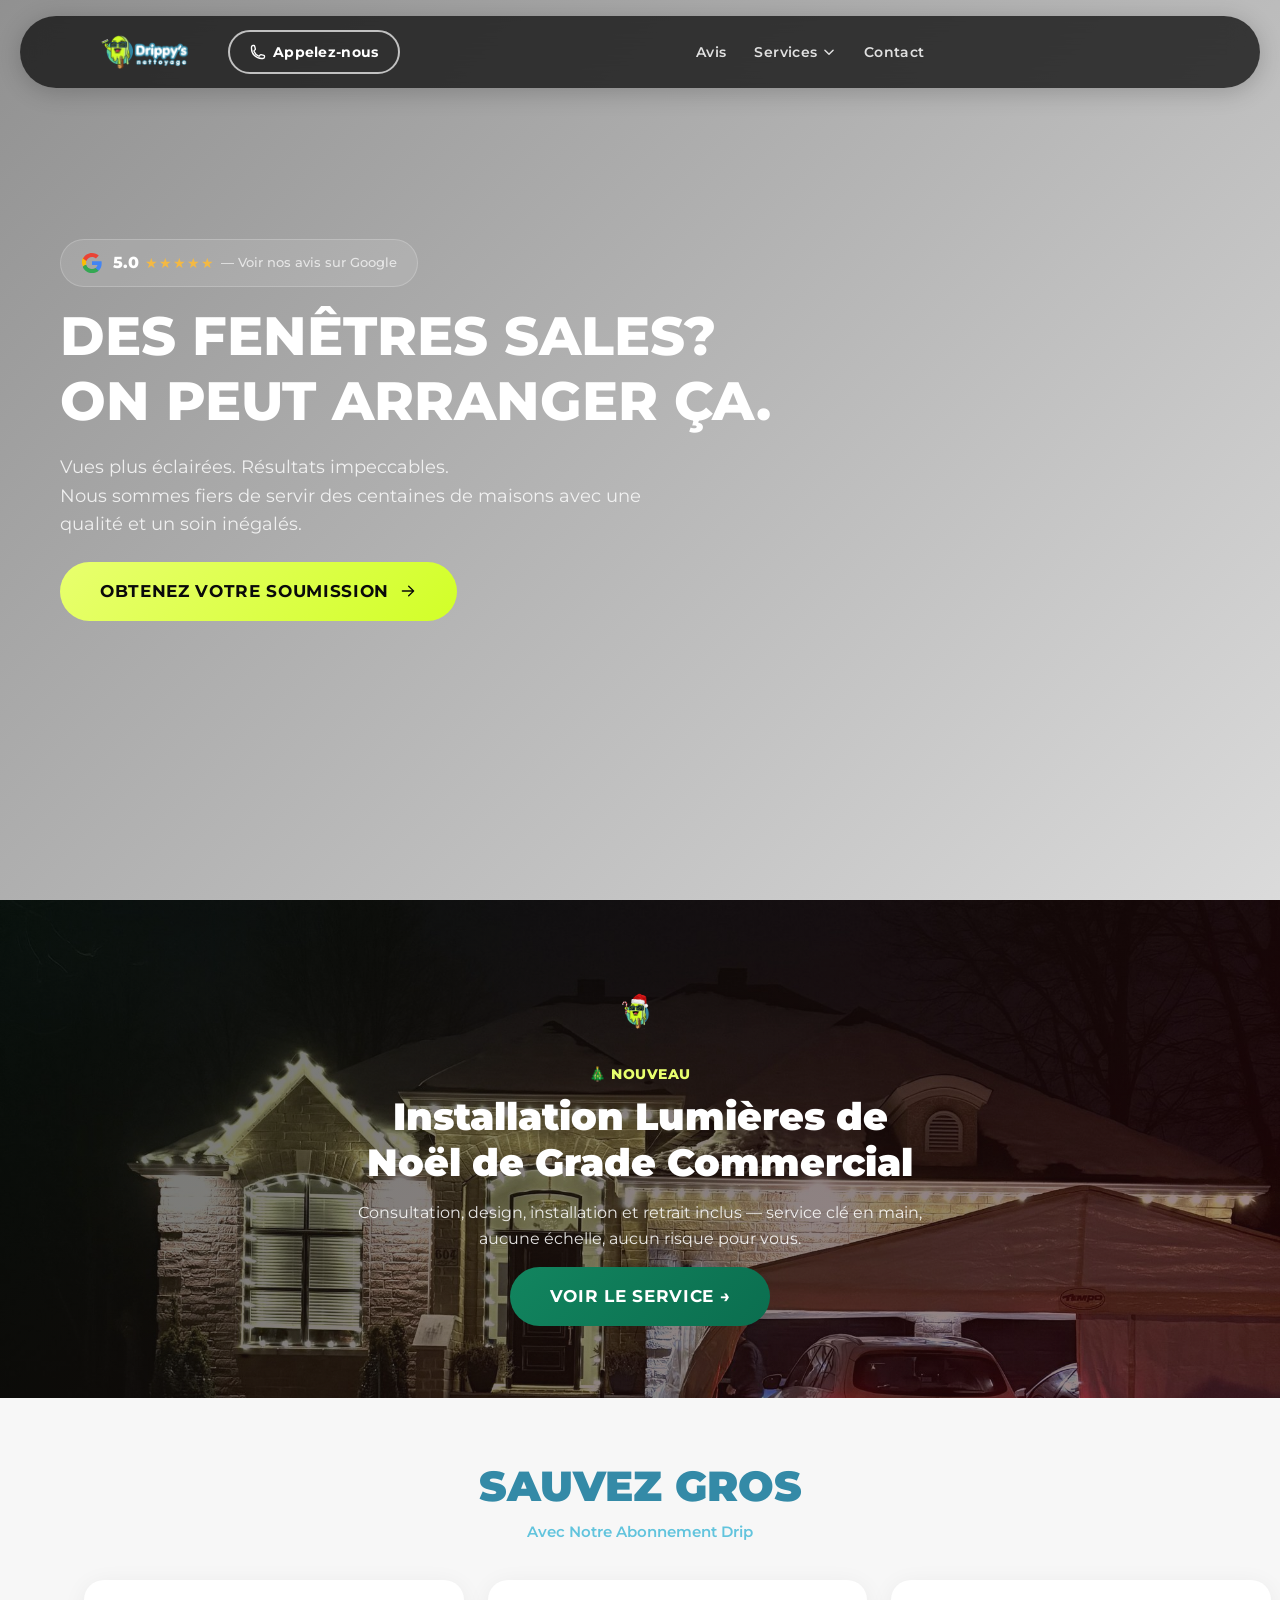
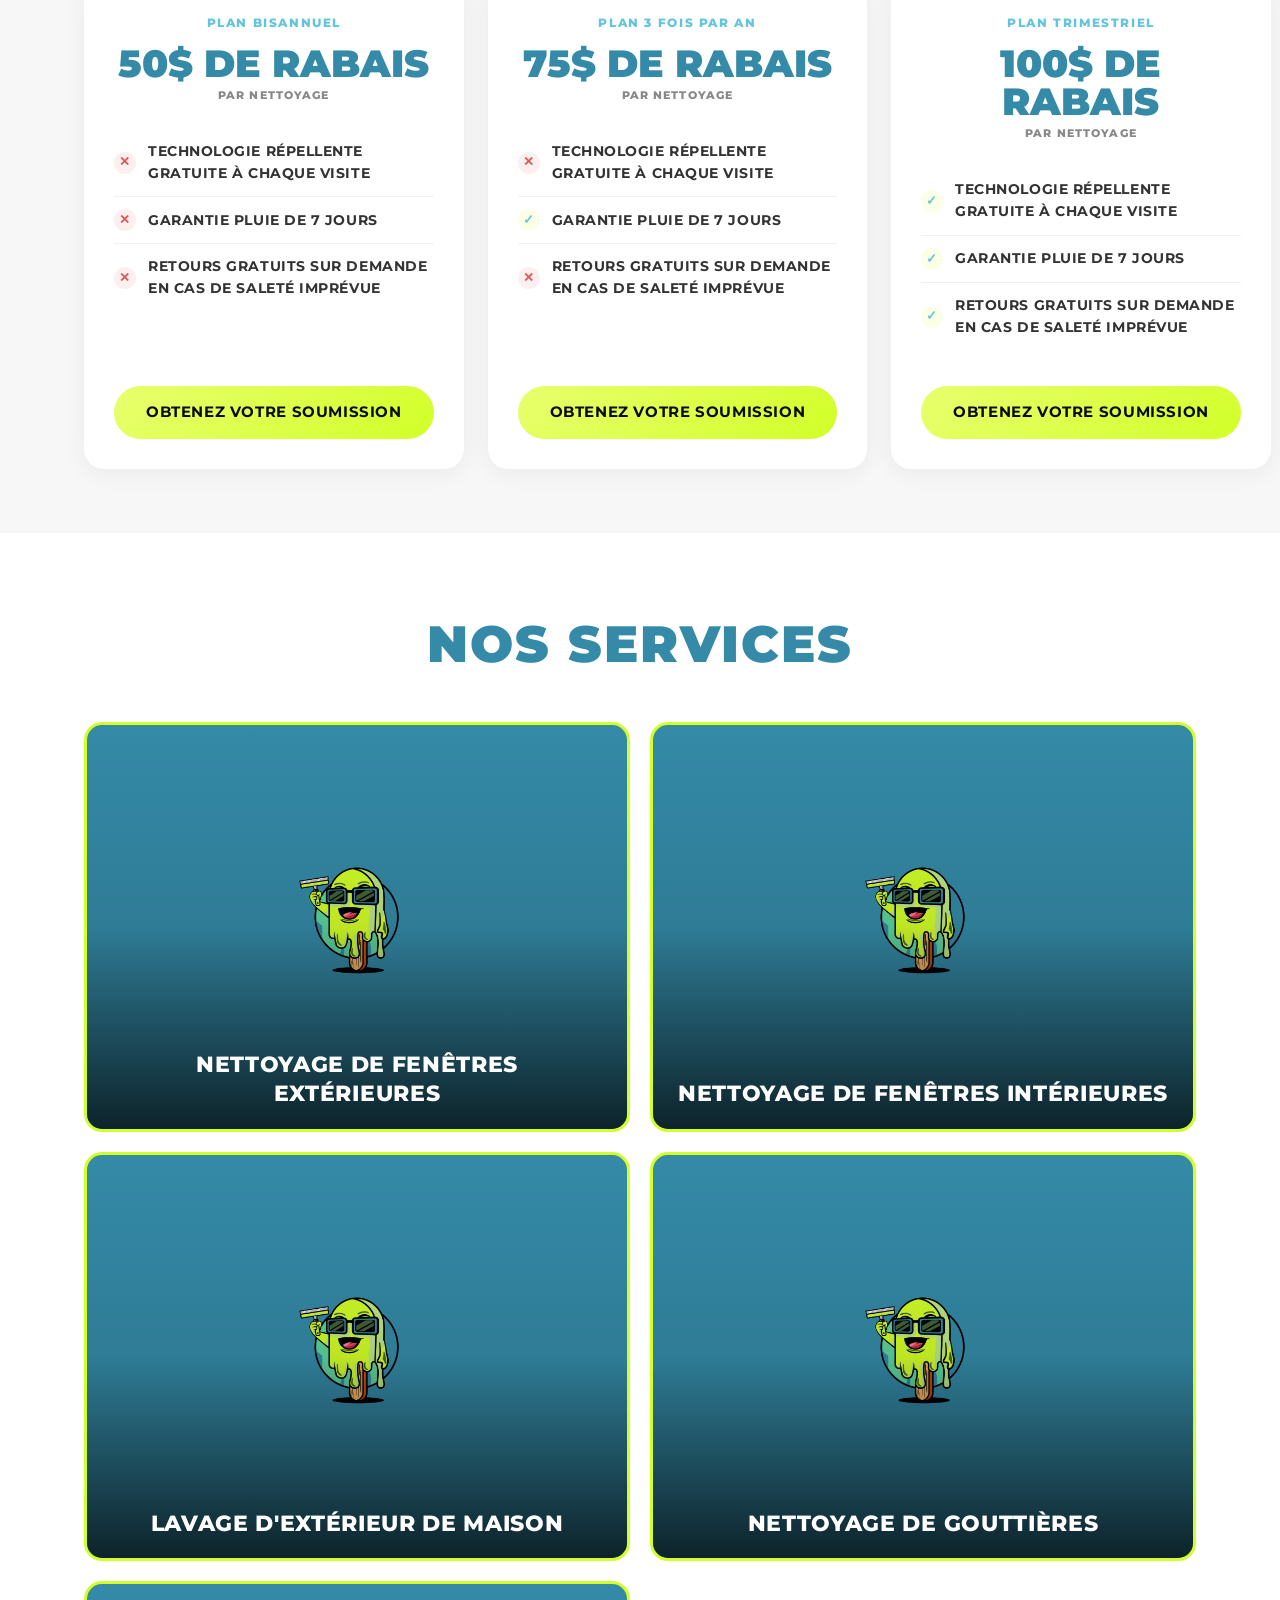
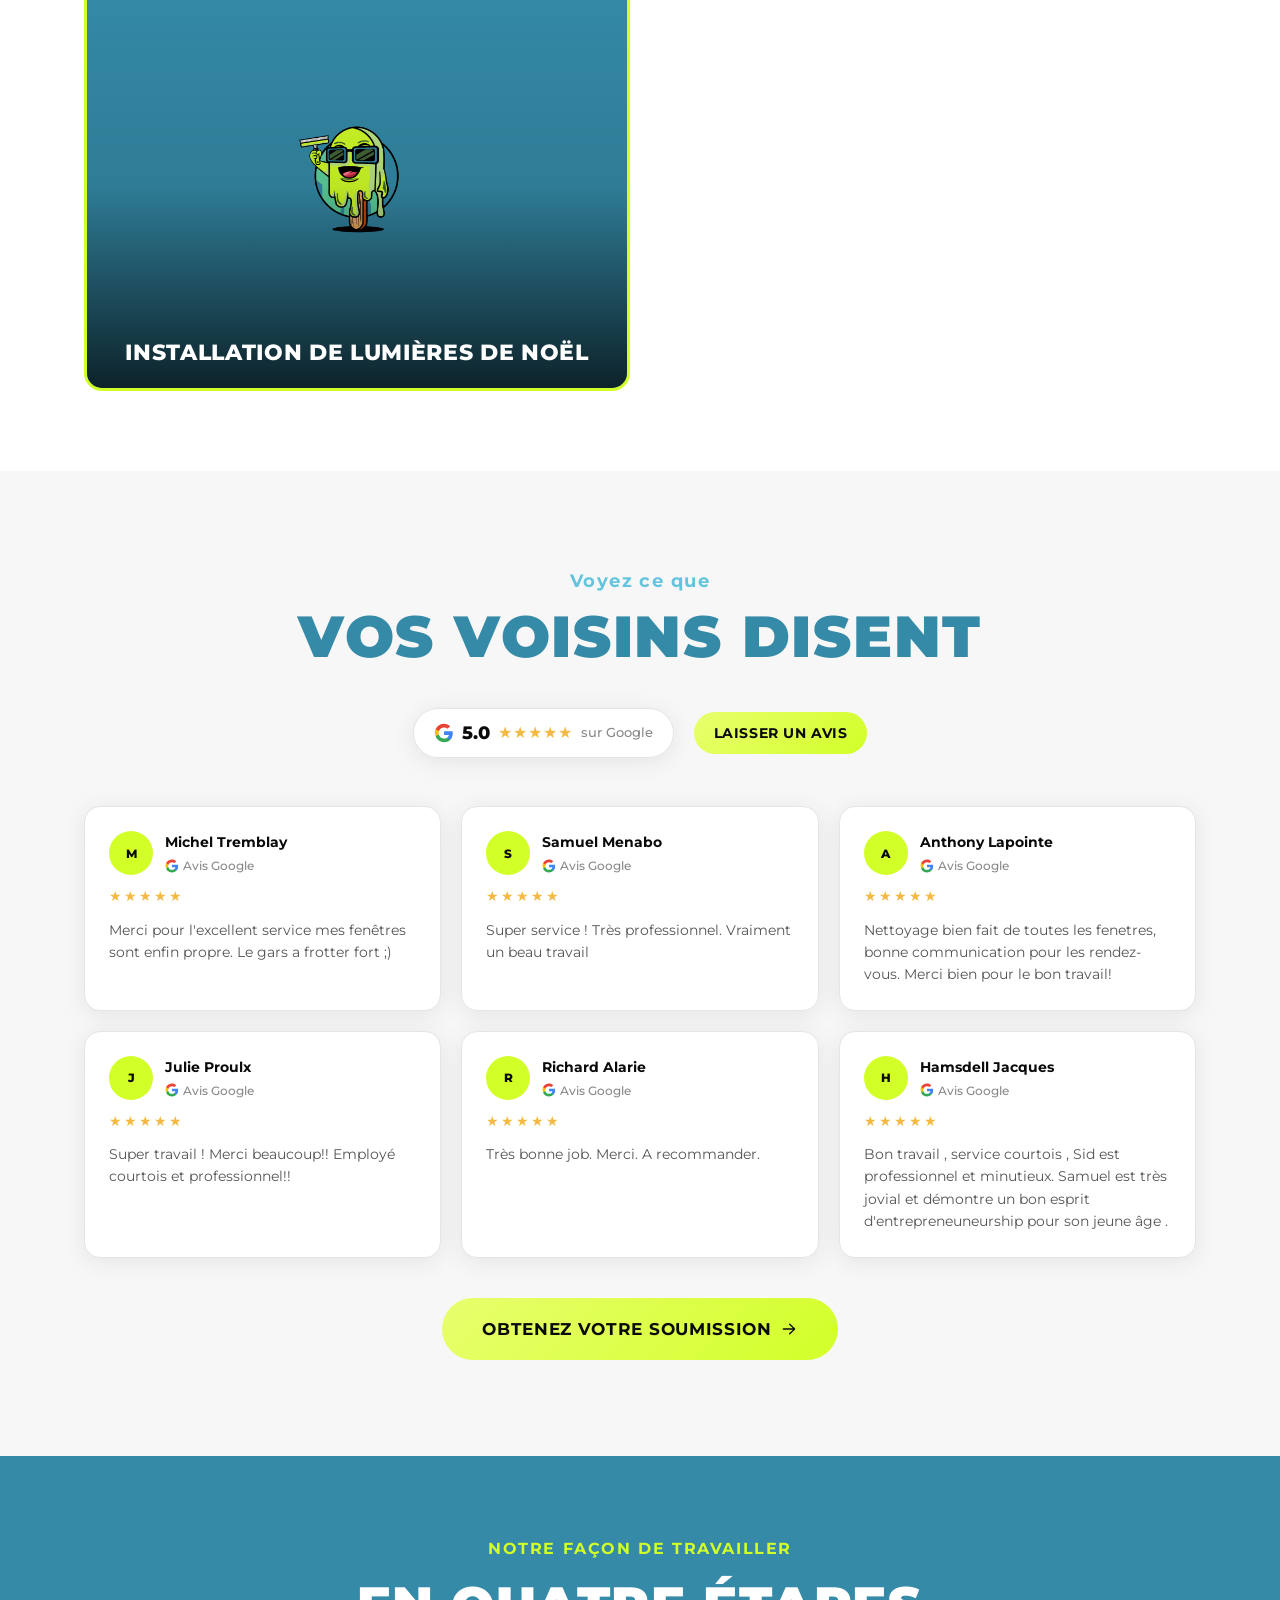
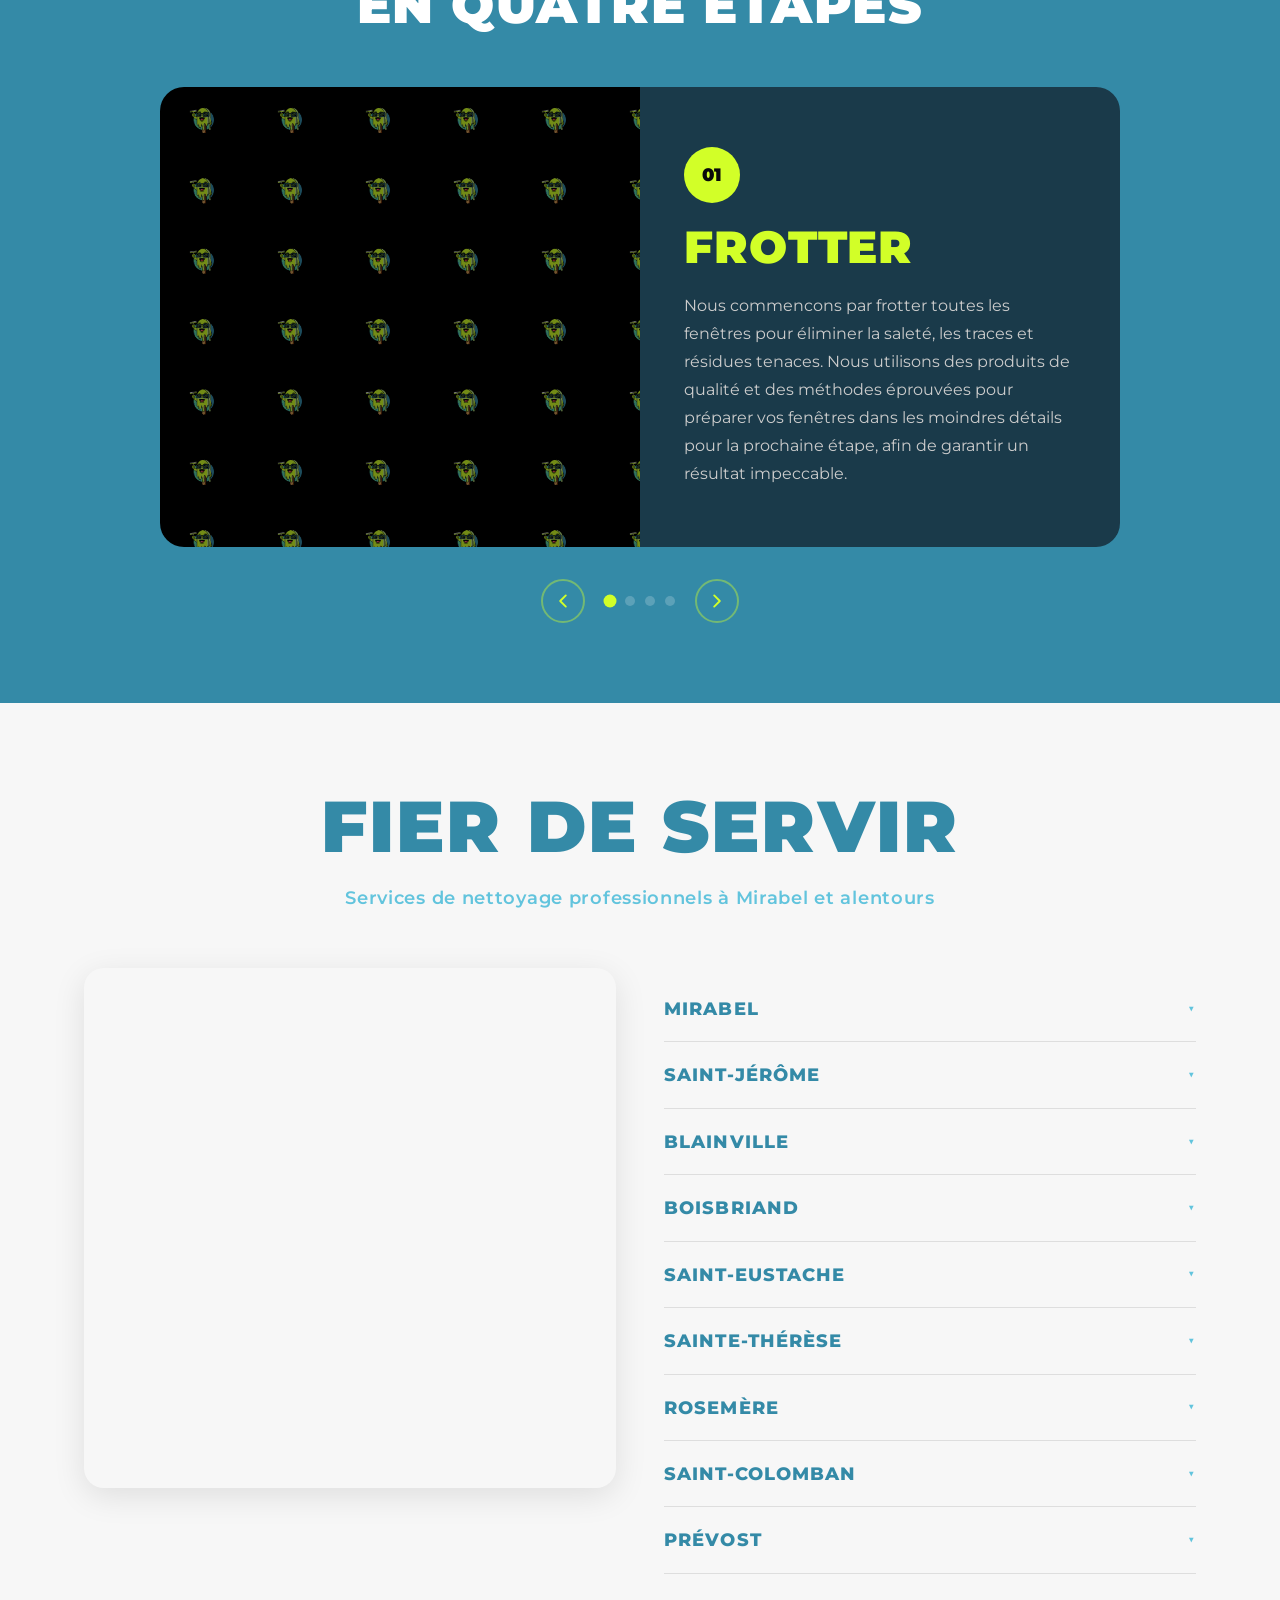
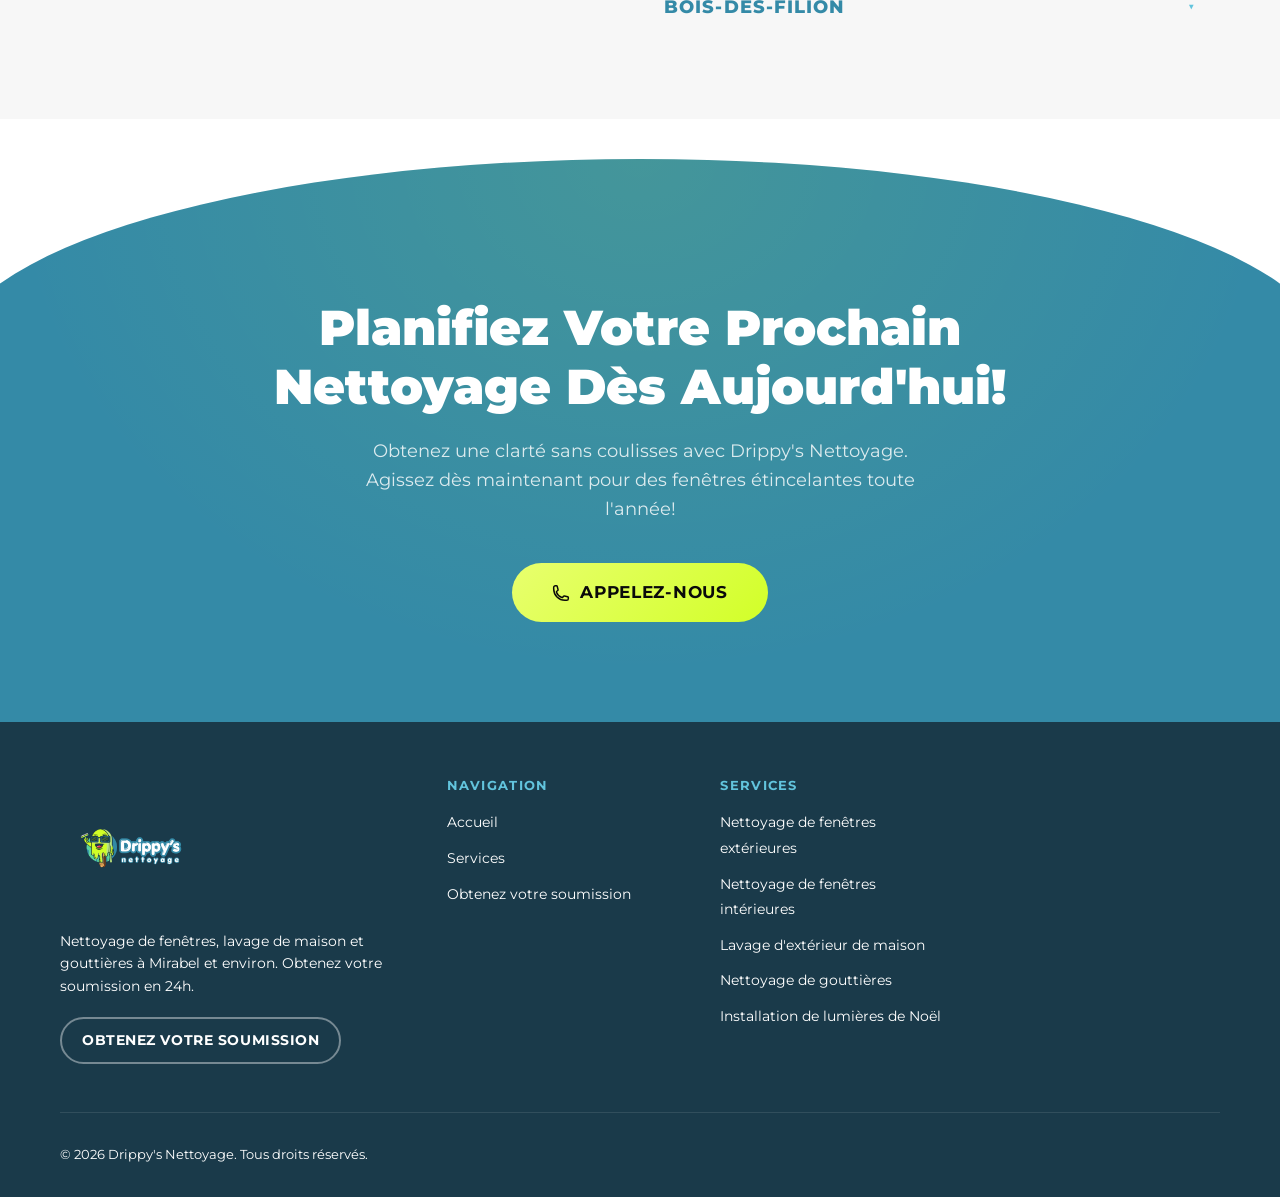
==== commit 51219faf: "Remove pricing line from homepage Christmas promo Co-Authored-By: Claude Sonnet 5 <noreply@anthropic" ====
--- a/index.html
+++ b/index.html
@@ -158,7 +158,6 @@
     <p class="home-noel-promo-eyebrow">🎄 Nouveau</p>
     <h2 class="home-noel-promo-title">Installation Lumières de Noël de Grade Commercial</h2>
     <p class="home-noel-promo-sub">Consultation, design, installation et retrait inclus — service clé en main, aucune échelle, aucun risque pour vous.</p>
-    <p class="home-noel-promo-price">Généralement entre 3 $ et 10 $ le pied linéaire, selon la complexité de l'installation.</p>
     <a href="lumieres-noel.html" class="btn-cta-banner btn-cta-banner--noel">Voir le service →</a>
   </div>
 </section>
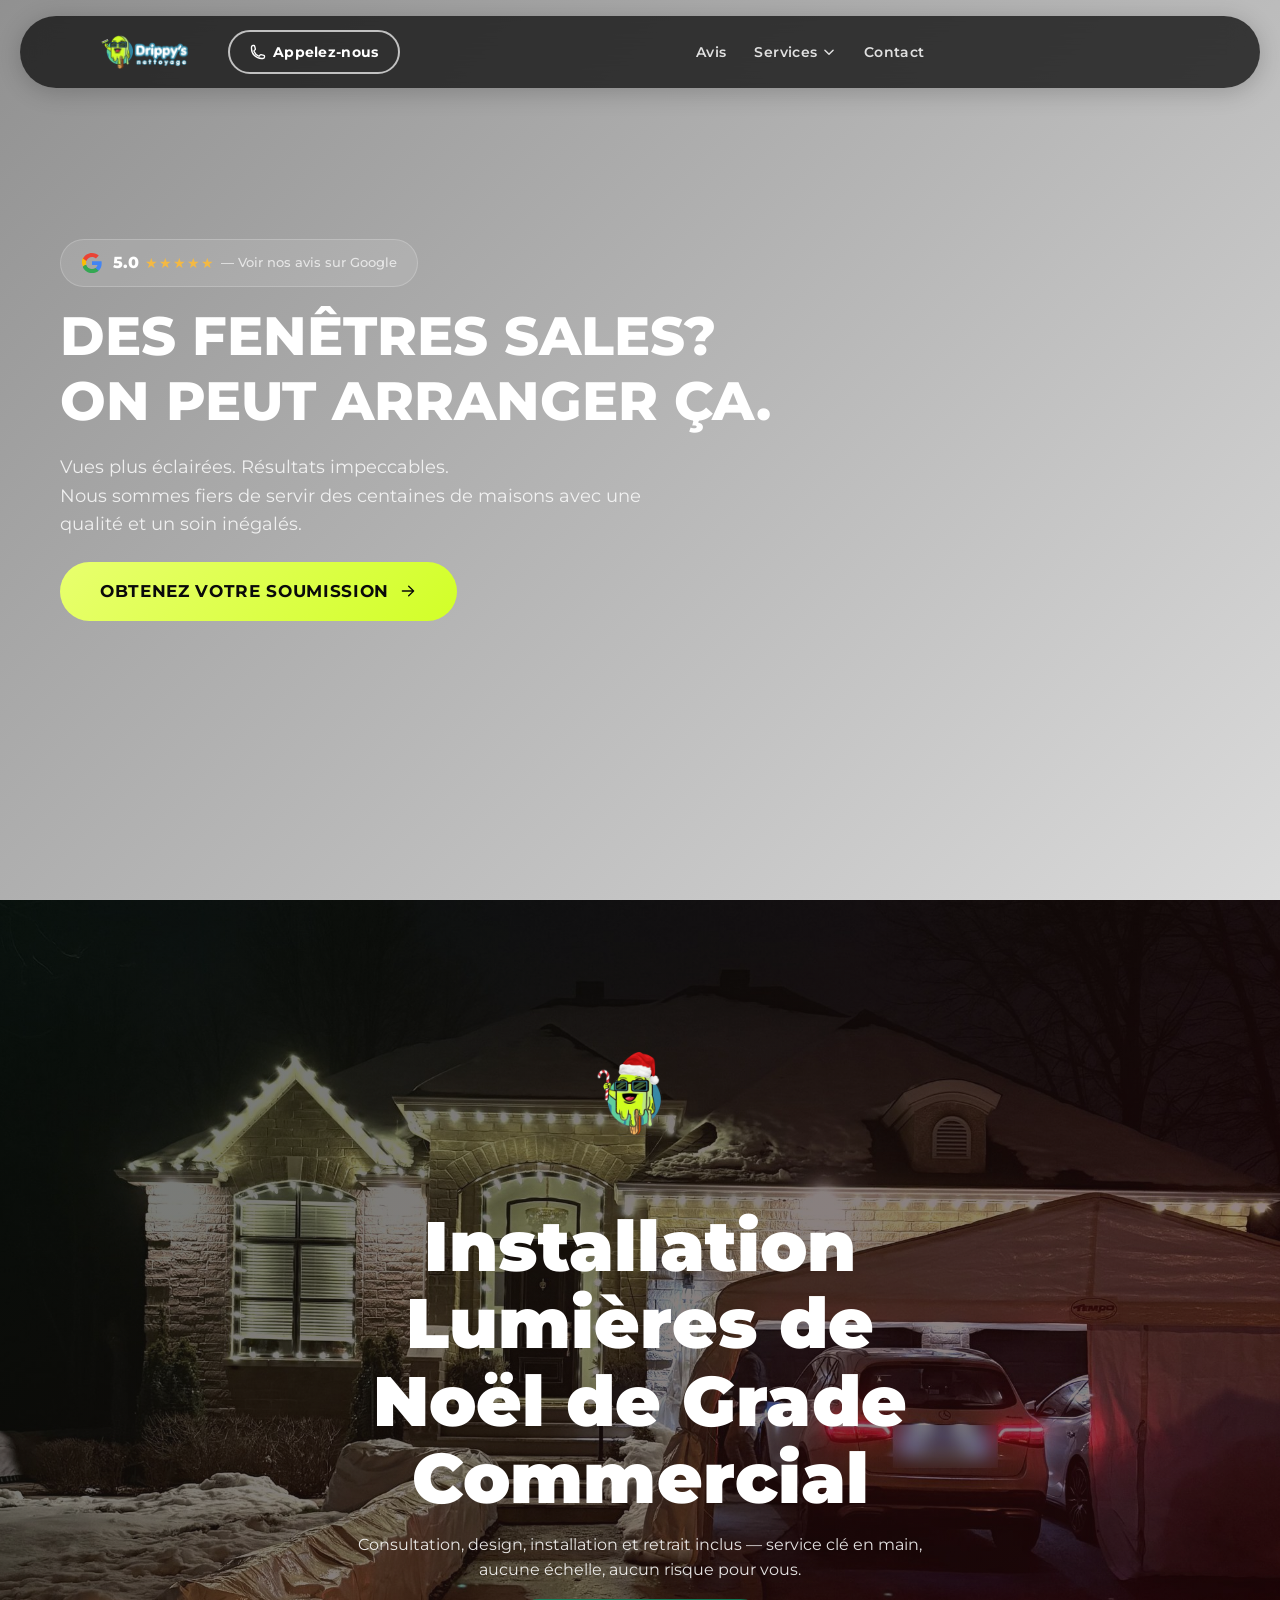
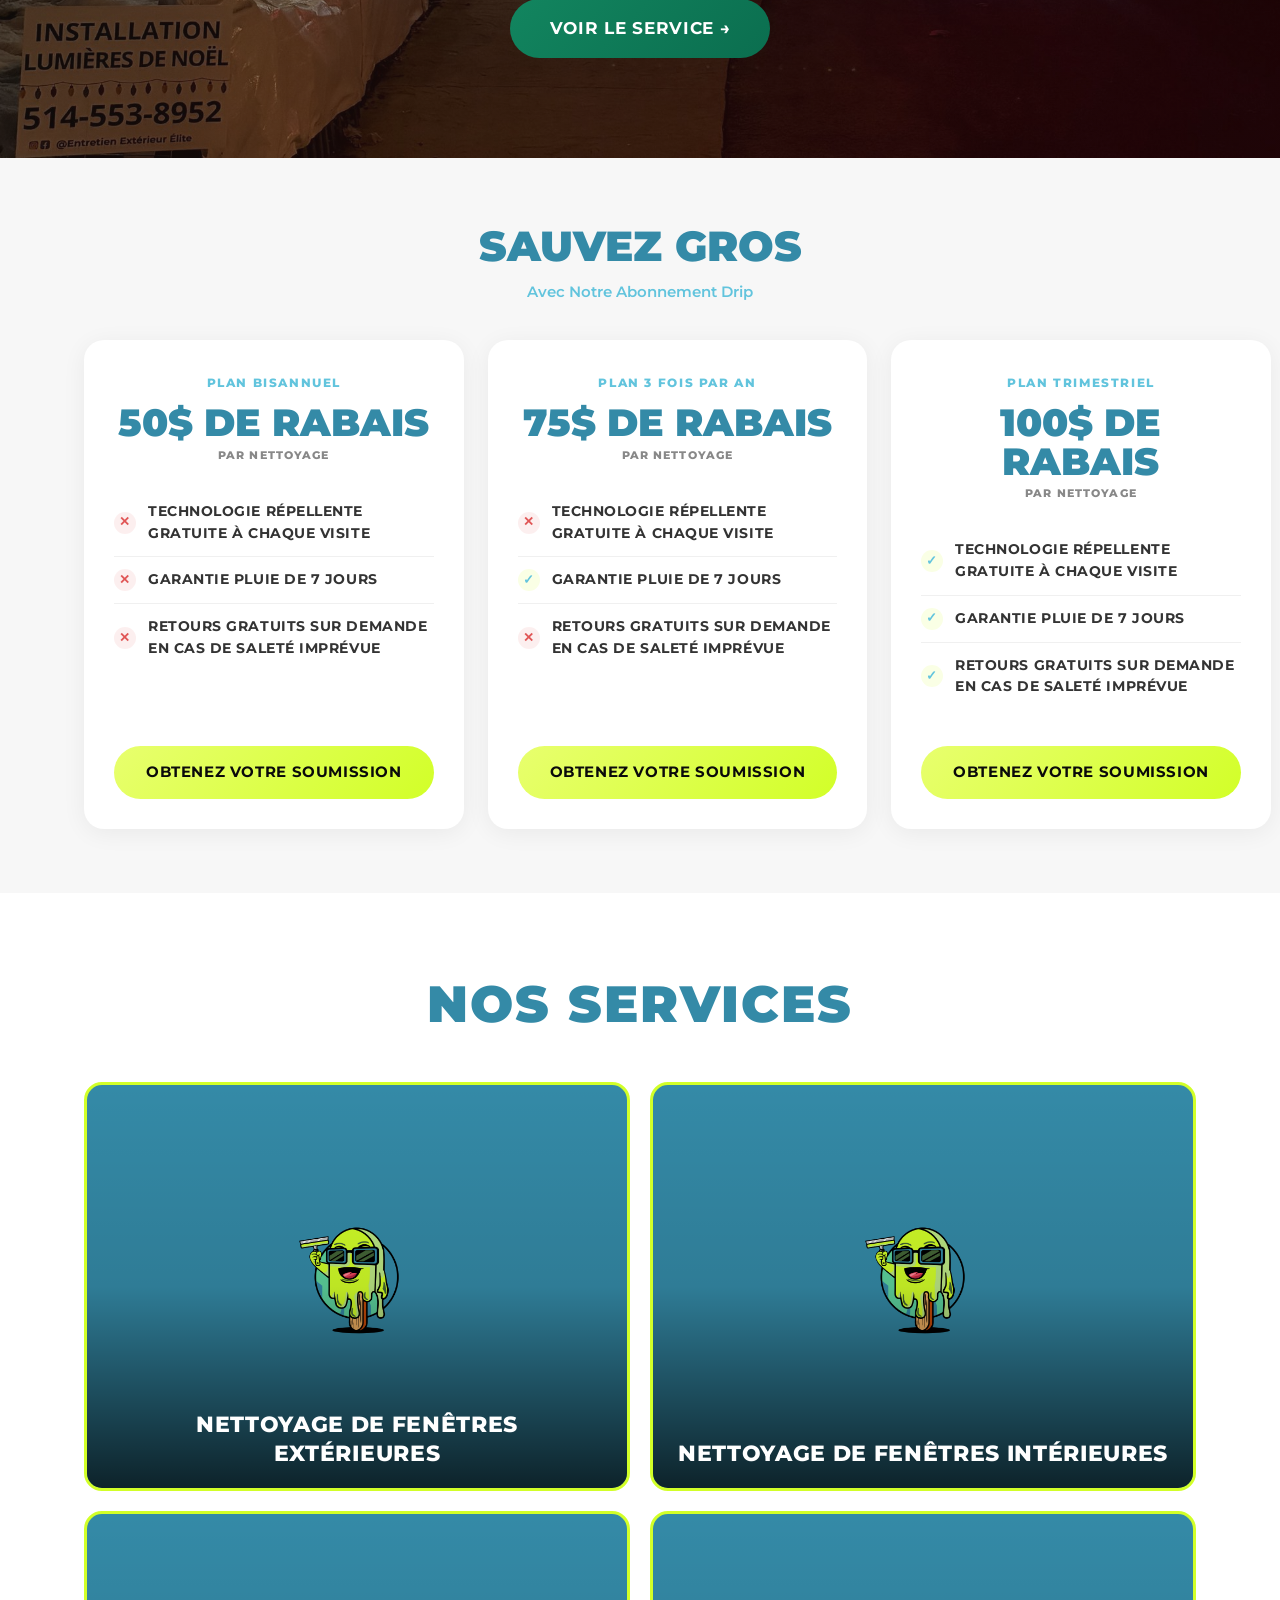
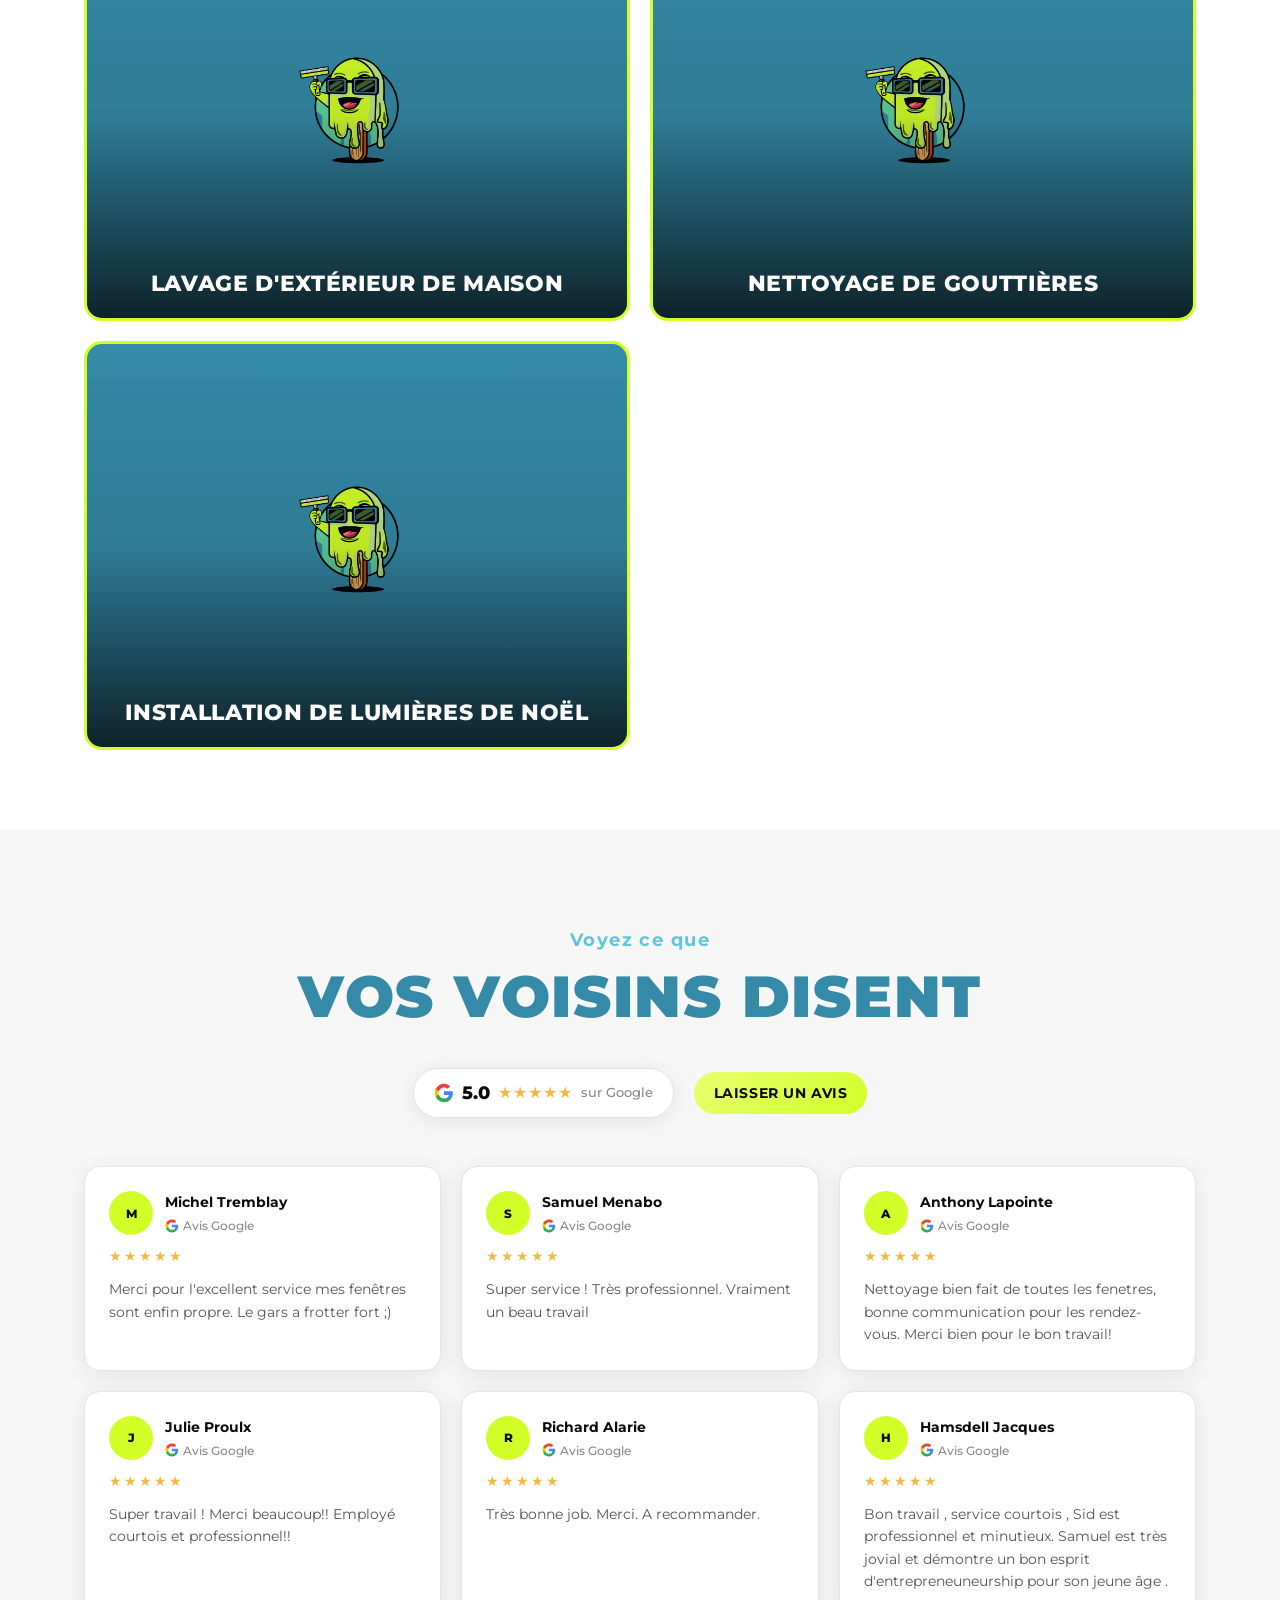
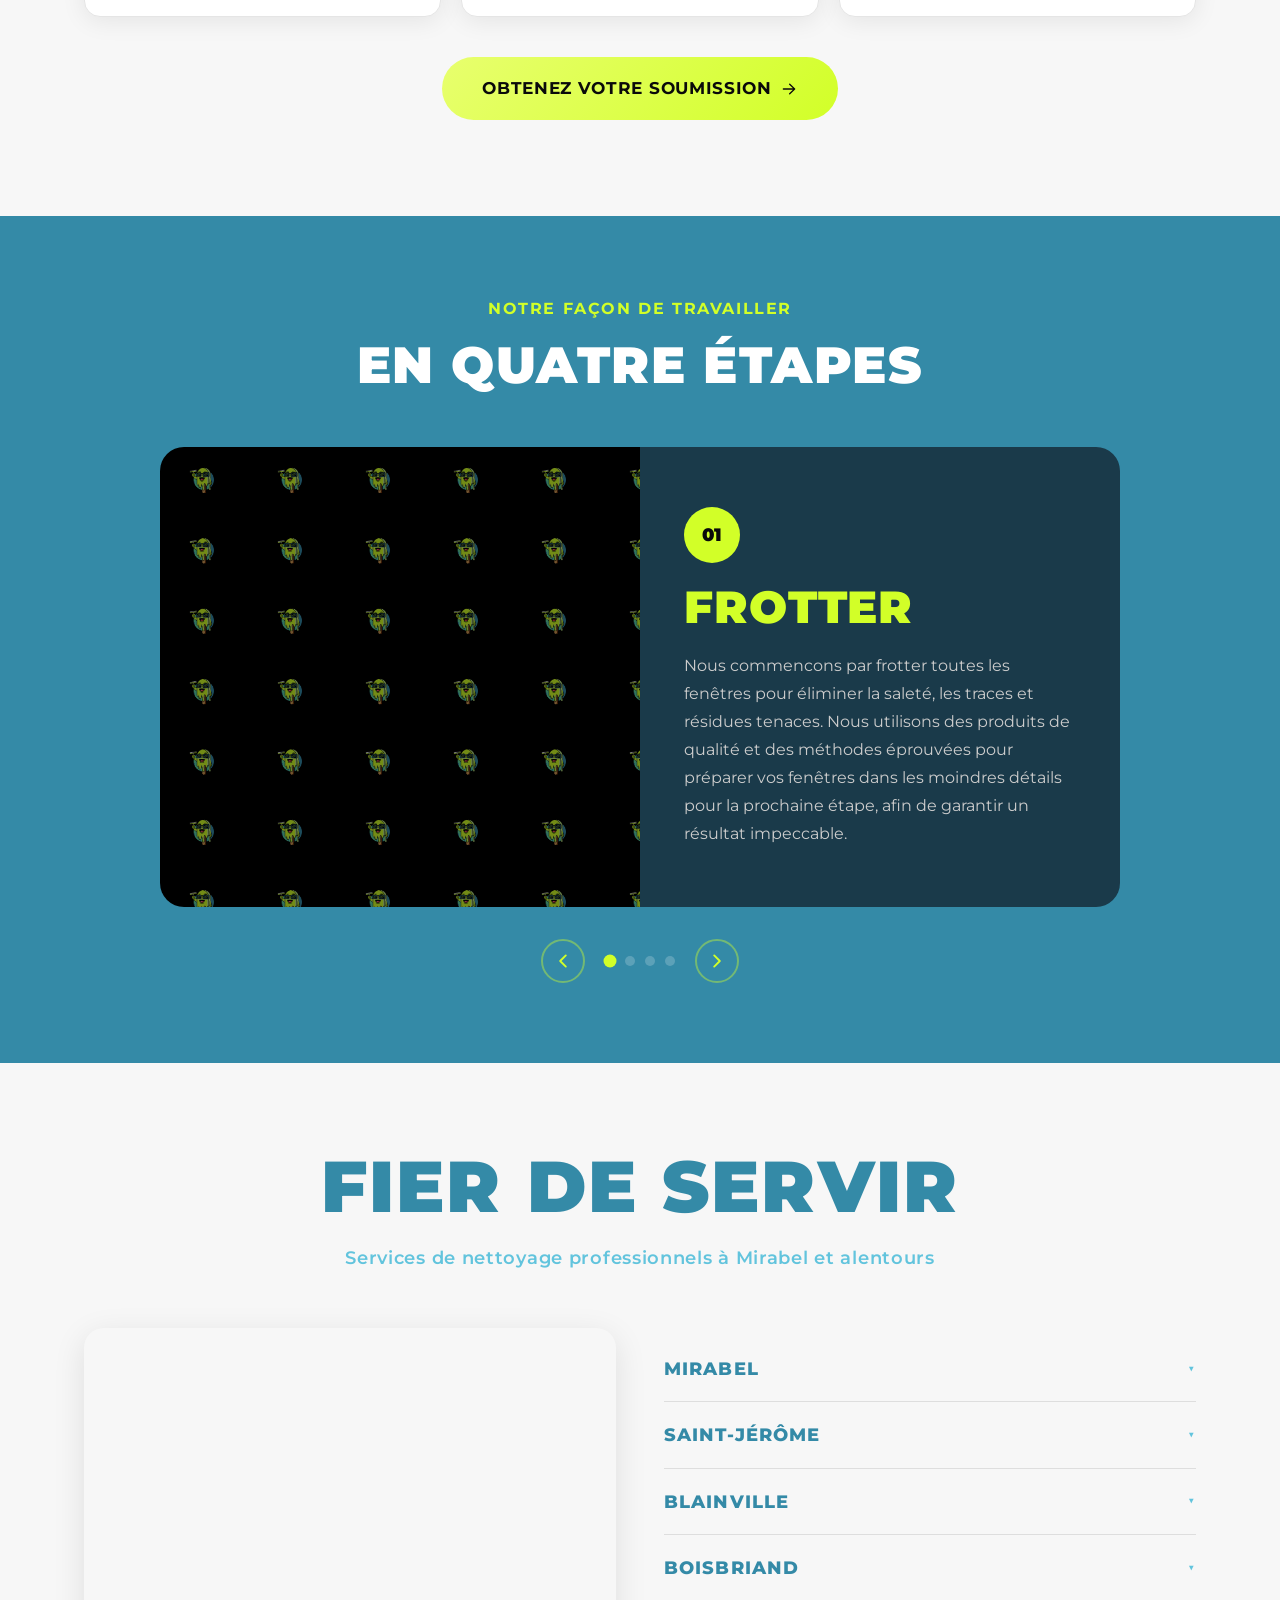
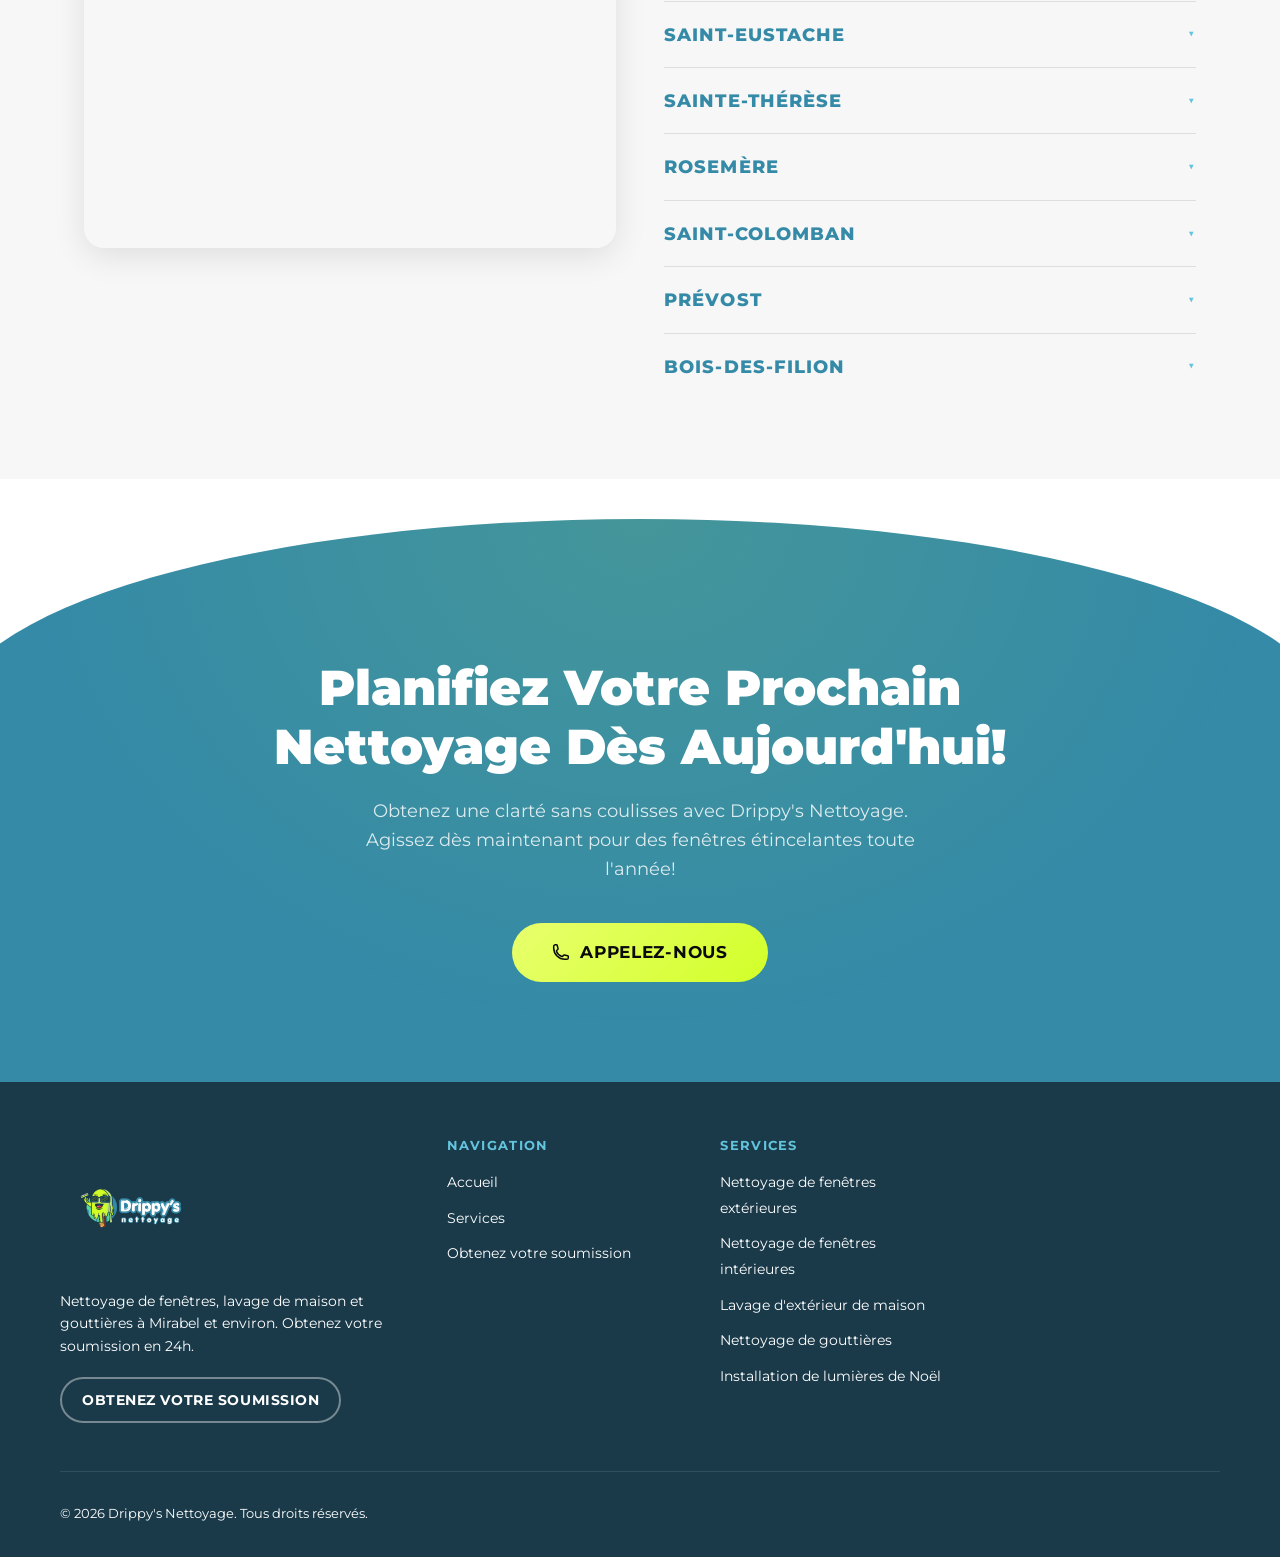
==== commit a659188e: "Remove "Nouveau" tag, make homepage promo headline much bigger Co-Authored-By: Claude Sonnet 5 <nore" ====
--- a/index.html
+++ b/index.html
@@ -155,7 +155,6 @@
   </div>
   <div class="container home-noel-promo-content">
     <img src="images/logo-noel.png" alt="" class="home-noel-promo-logo">
-    <p class="home-noel-promo-eyebrow">🎄 Nouveau</p>
     <h2 class="home-noel-promo-title">Installation Lumières de Noël de Grade Commercial</h2>
     <p class="home-noel-promo-sub">Consultation, design, installation et retrait inclus — service clé en main, aucune échelle, aucun risque pour vous.</p>
     <a href="lumieres-noel.html" class="btn-cta-banner btn-cta-banner--noel">Voir le service →</a>
--- a/css/styles.css
+++ b/css/styles.css
@@ -978,14 +978,14 @@
 .home-noel-promo {
   position: relative;
   overflow: hidden;
-  padding: 72px 24px;
+  padding: 100px 24px;
   text-align: center;
 }
 .home-noel-promo-bg {
   position: absolute;
   inset: 0;
   background-size: cover;
-  background-position: center top;
+  background-position: center center;
   filter: brightness(0.75);
 }
 .home-noel-promo-overlay {
@@ -1018,25 +1018,25 @@
   margin: 0 auto;
 }
 .home-noel-promo-logo {
-  width: 84px;
-  height: 84px;
+  width: 200px;
+  height: 200px;
   object-fit: contain;
   margin: 0 auto 8px;
   display: block;
 }
 .home-noel-promo-eyebrow {
   color: #e8ff6e;
-  font-weight: 800;
+  font-weight: 900;
   letter-spacing: 0.04em;
   text-transform: uppercase;
-  font-size: 0.85rem;
+  font-size: clamp(1.3rem, 3vw, 1.8rem);
   margin: 0 0 8px;
 }
 .home-noel-promo-title {
-  font-size: clamp(1.6rem, 4vw, 2.4rem);
+  font-size: clamp(2.4rem, 6.5vw, 4.4rem);
   font-weight: 900;
   color: #ffffff;
-  line-height: 1.2;
+  line-height: 1.1;
   text-transform: none;
   margin: 0 0 14px;
 }
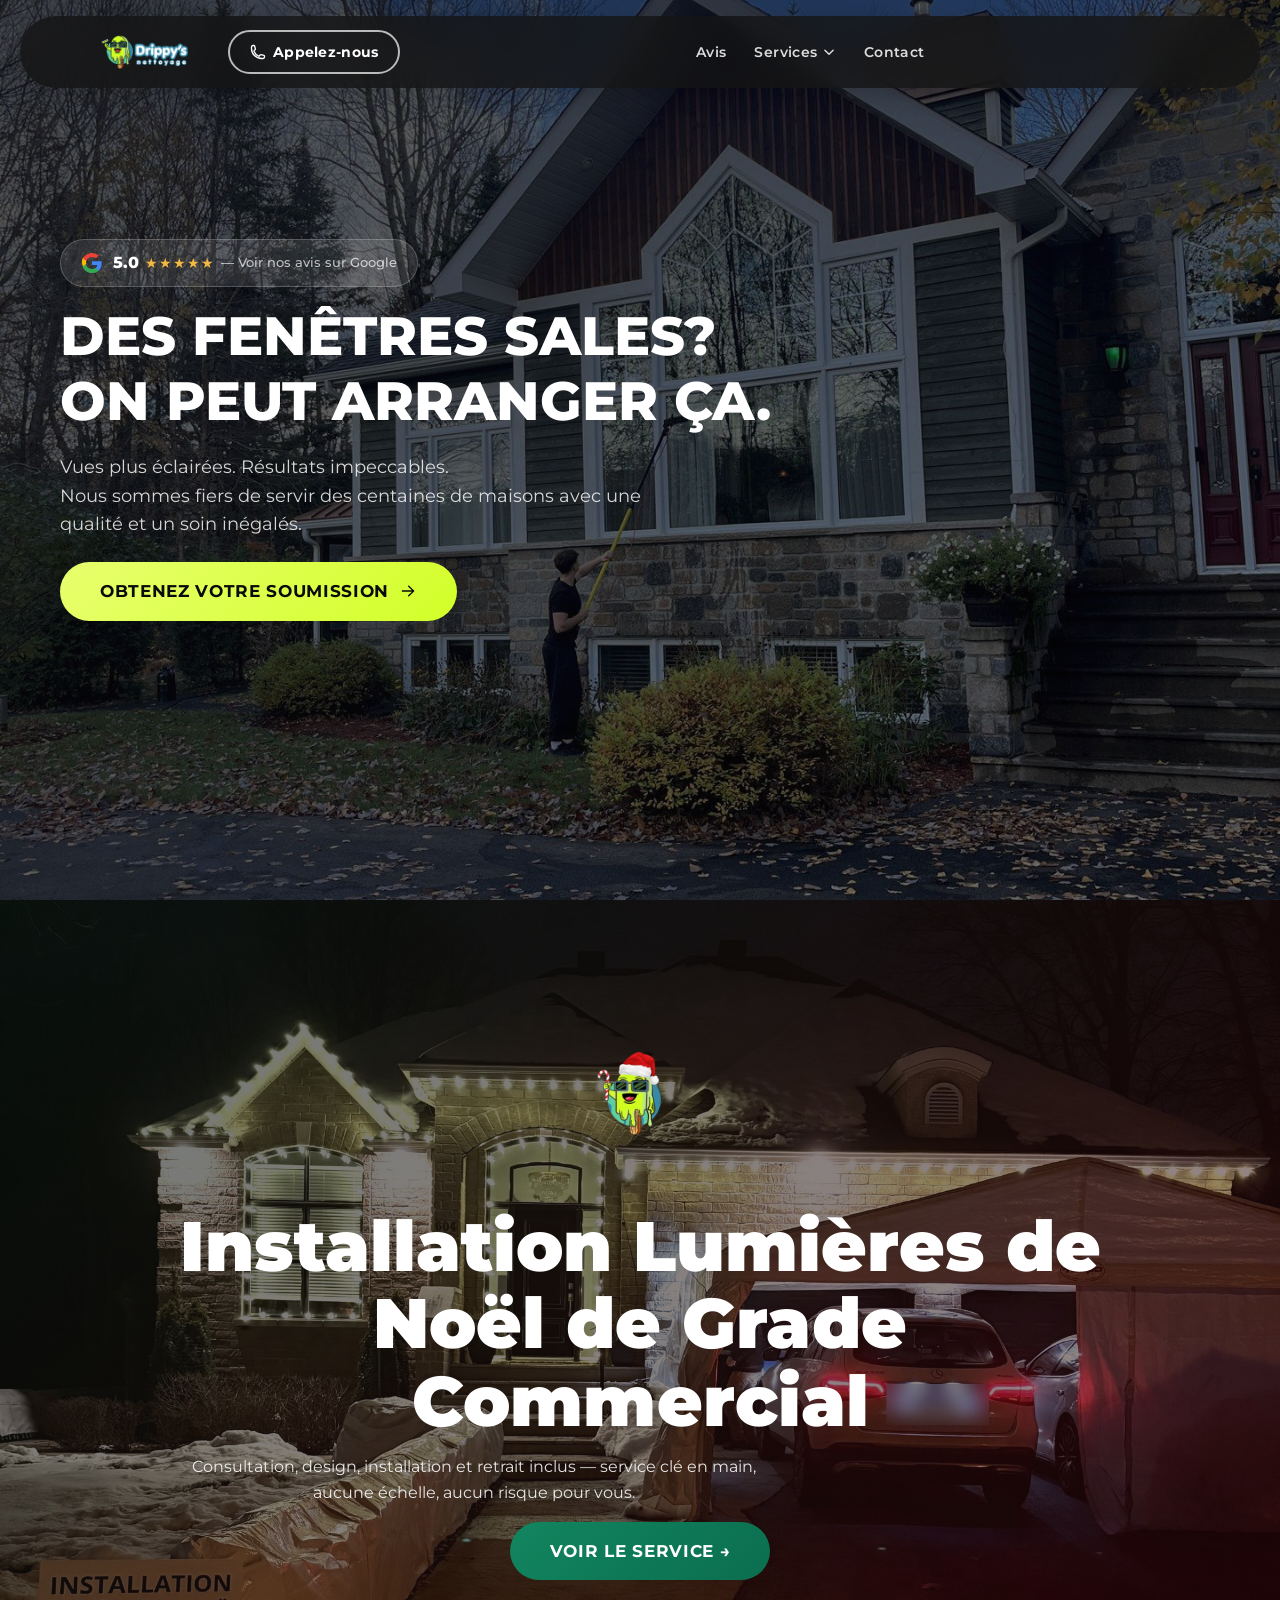
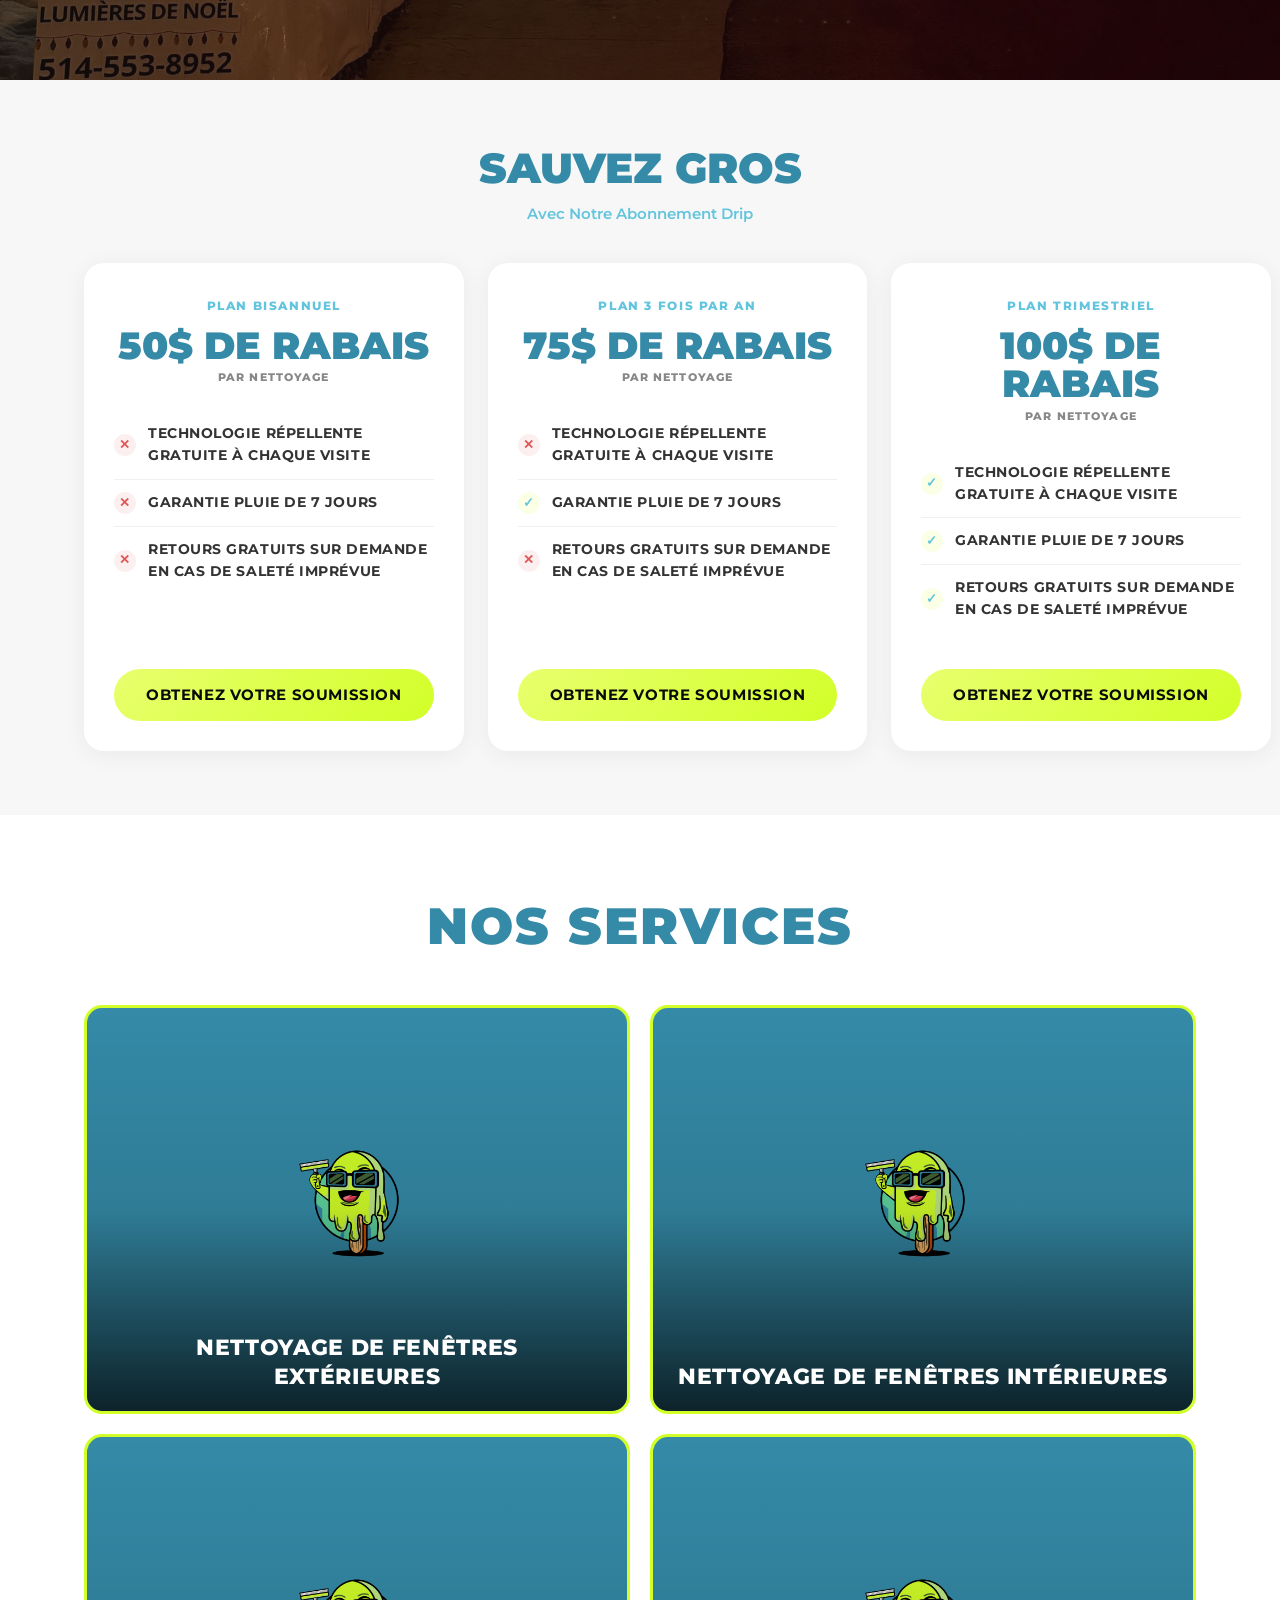
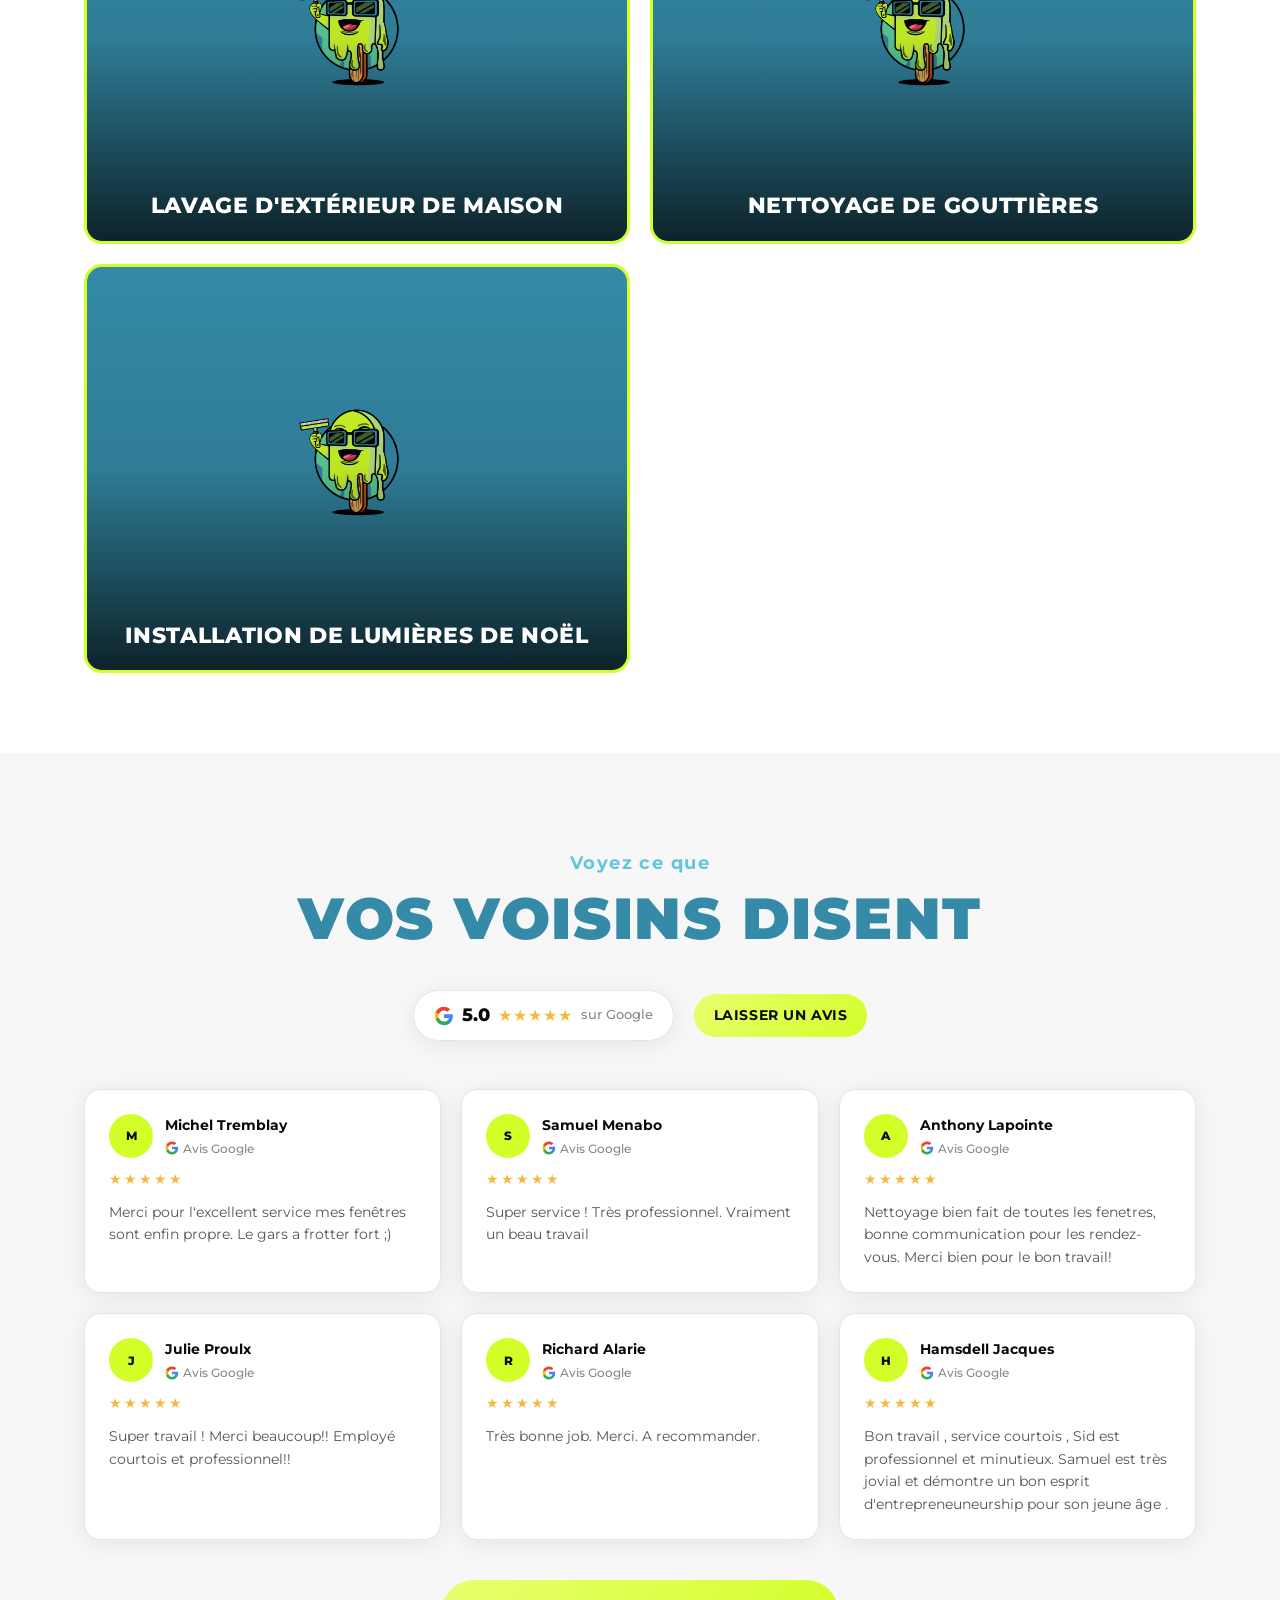
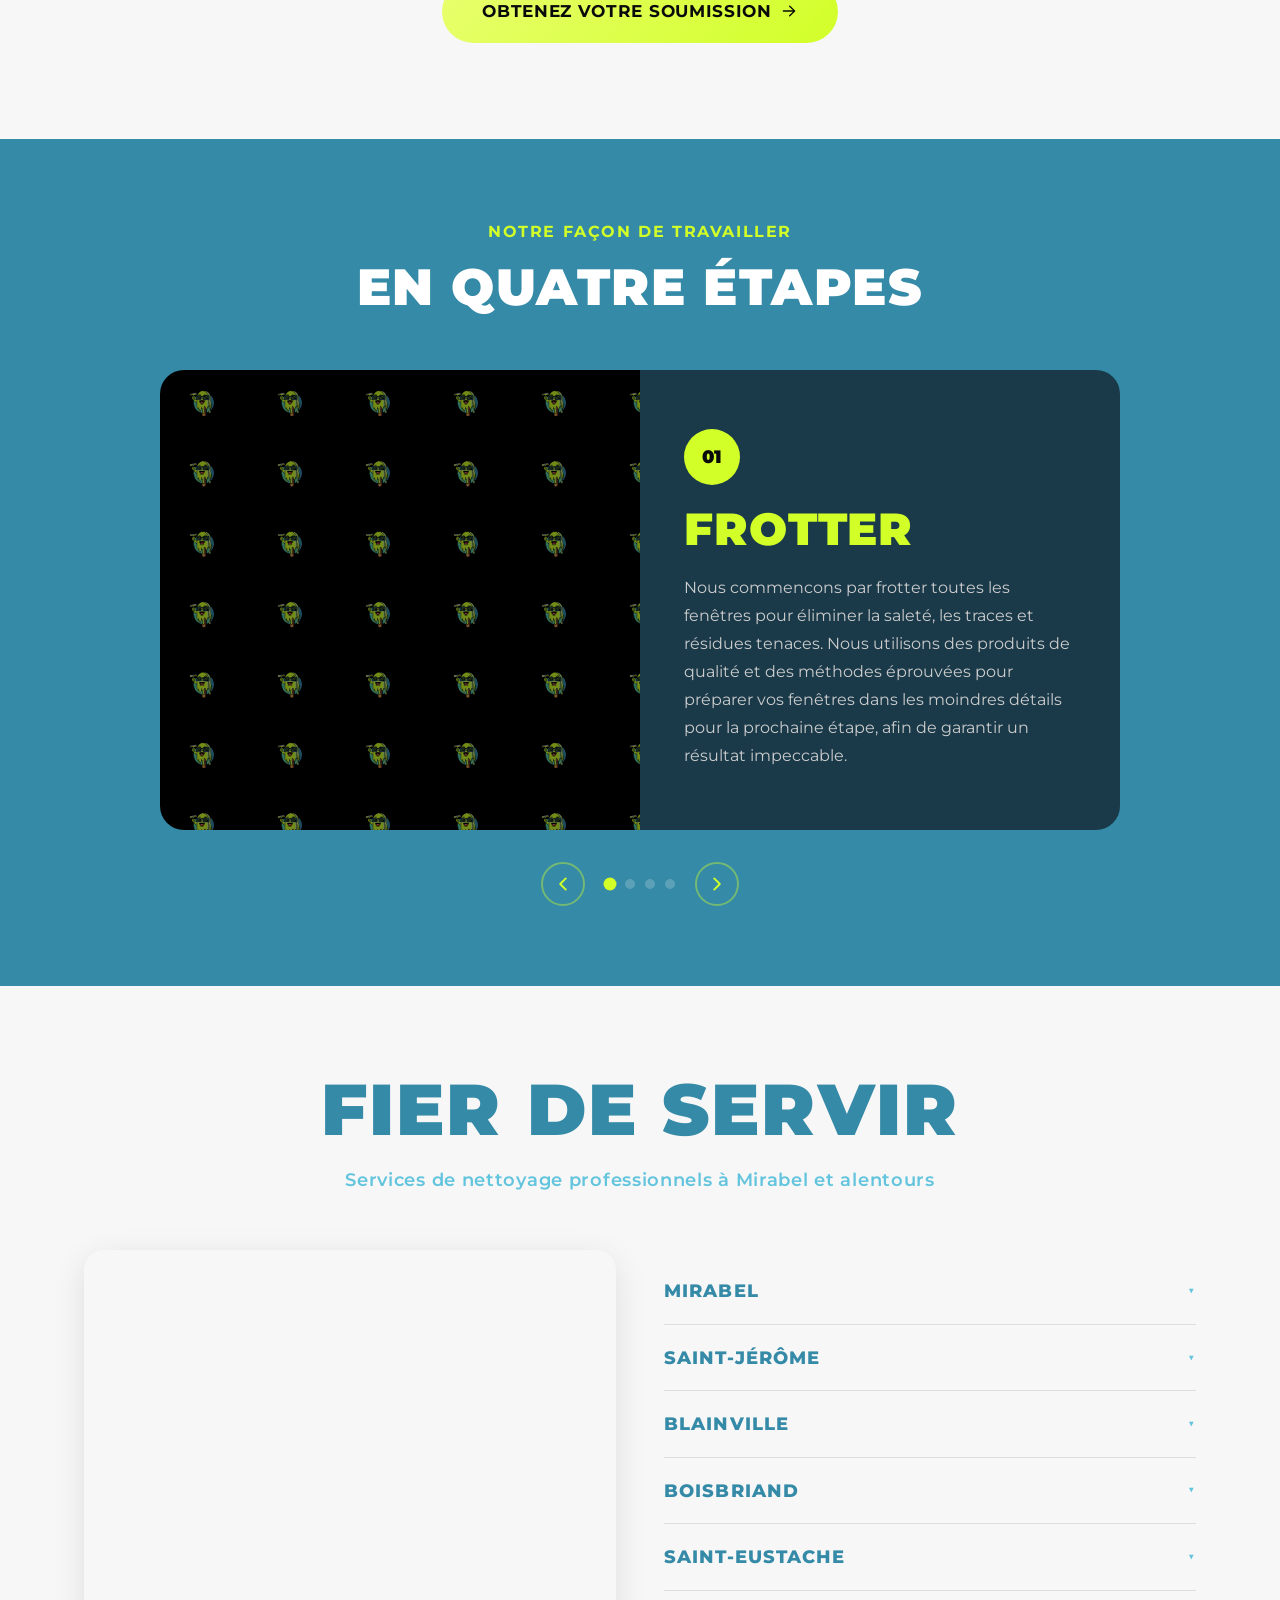
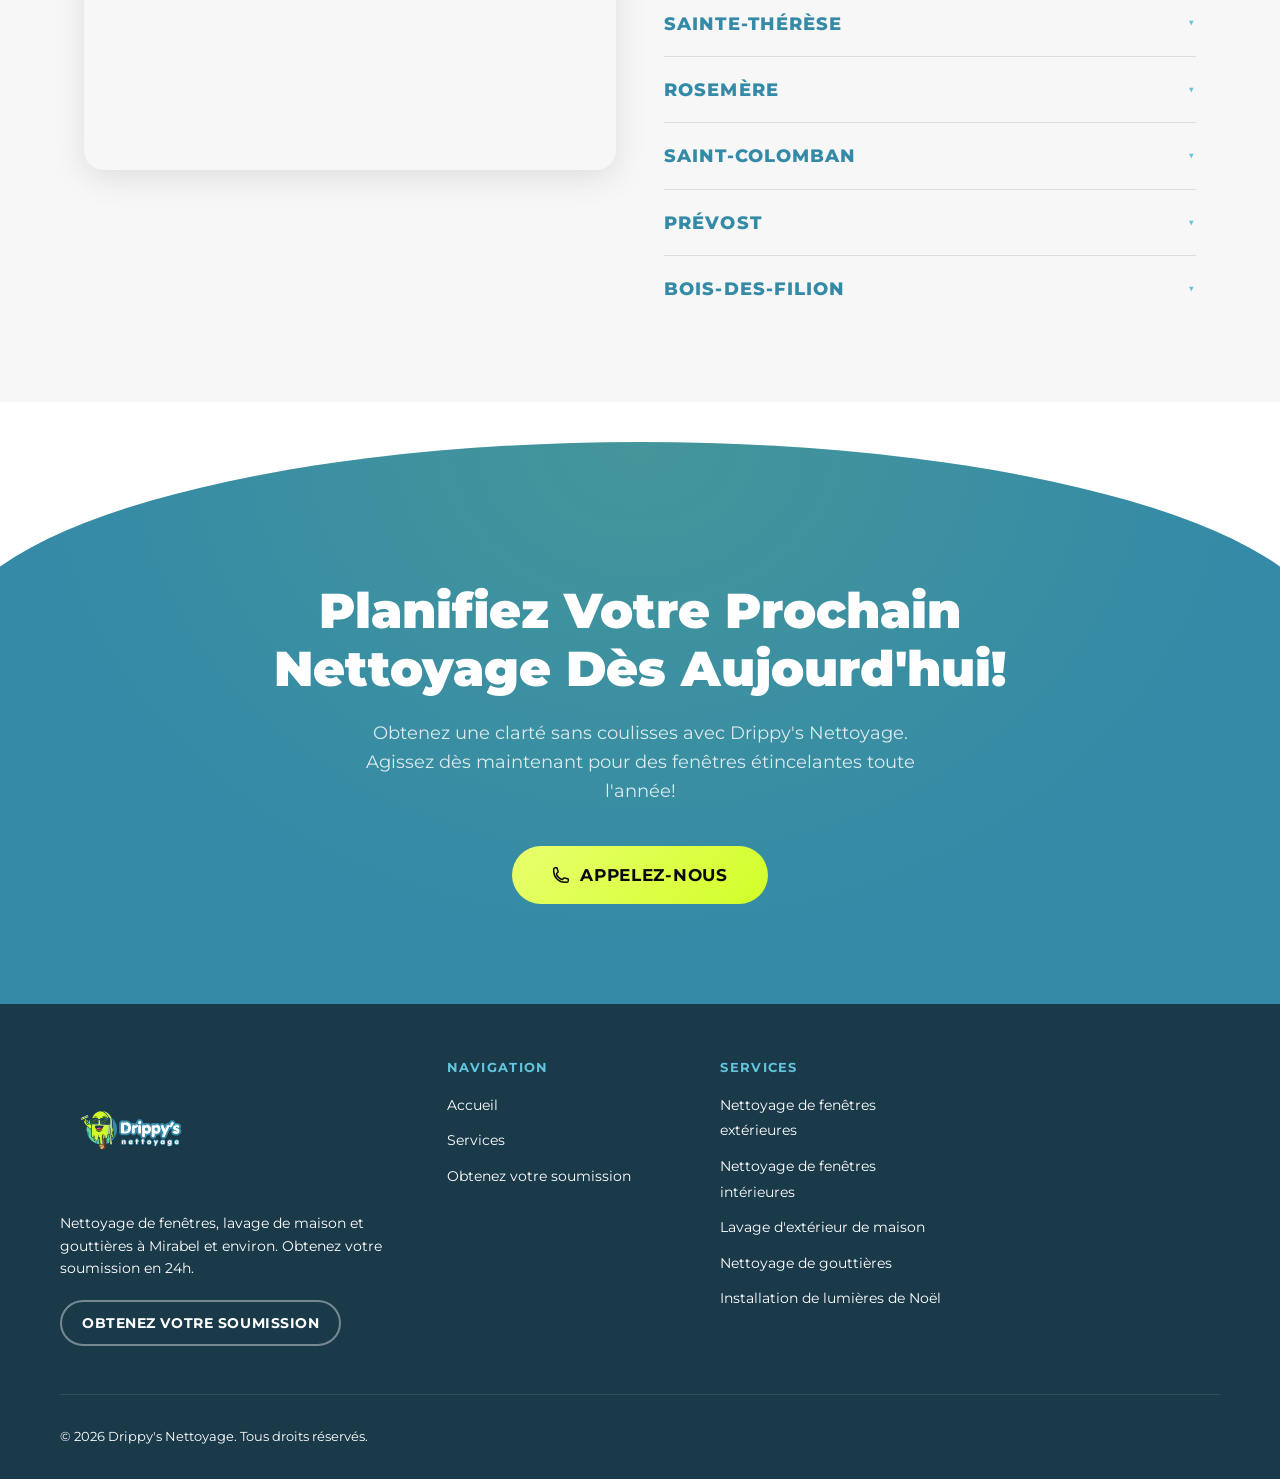
==== commit bf9f6bcf: "Improve site SEO: compress images, add sitemap/canonical/OG tags, schema - Compressed oversized hero" ====
--- a/index.html
+++ b/index.html
@@ -7,6 +7,17 @@
   <meta name="viewport" content="width=device-width, initial-scale=1.0">
   <title>Nettoyage de Fenêtres Extérieures | Drippy's Nettoyage</title>
   <meta name="description" content="Nettoyage de vitres, lavage de maison et nettoyage de gouttières à Mirabel et environs. Obtenez votre soumission en 24h. Résultats garantis ou on revient sans frais.">
+  <link rel="canonical" href="https://drippysnettoyage.com/">
+  <meta property="og:type" content="website">
+  <meta property="og:title" content="Nettoyage de Fenêtres Extérieures | Drippy's Nettoyage">
+  <meta property="og:description" content="Nettoyage de vitres, lavage de maison et nettoyage de gouttières à Mirabel et environs. Obtenez votre soumission en 24h. Résultats garantis ou on revient sans frais.">
+  <meta property="og:url" content="https://drippysnettoyage.com/">
+  <meta property="og:image" content="https://drippysnettoyage.com/images/hero-vitres.jpg">
+  <meta property="og:locale" content="fr_CA">
+  <meta name="twitter:card" content="summary_large_image">
+  <meta name="twitter:title" content="Nettoyage de Fenêtres Extérieures | Drippy's Nettoyage">
+  <meta name="twitter:description" content="Nettoyage de vitres, lavage de maison et nettoyage de gouttières à Mirabel et environs. Obtenez votre soumission en 24h. Résultats garantis ou on revient sans frais.">
+  <meta name="twitter:image" content="https://drippysnettoyage.com/images/hero-vitres.jpg">
   <link rel="stylesheet" href="css/styles.css">
 
   <script type="application/ld+json">
@@ -154,7 +165,7 @@
     <span class="home-noel-promo-flake" style="left:99%;font-size:11px;animation-duration:9s;animation-delay:-8.5s;"></span>
   </div>
   <div class="container home-noel-promo-content">
-    <img src="images/logo-noel.png" alt="" class="home-noel-promo-logo">
+    <img src="images/logo-noel.png" alt="Mascotte lumières de Noël Drippy's Nettoyage" class="home-noel-promo-logo">
     <h2 class="home-noel-promo-title">Installation Lumières de Noël de Grade Commercial</h2>
     <p class="home-noel-promo-sub">Consultation, design, installation et retrait inclus — service clé en main, aucune échelle, aucun risque pour vous.</p>
     <a href="lumieres-noel.html" class="btn-cta-banner btn-cta-banner--noel">Voir le service →</a>
--- a/css/styles.css
+++ b/css/styles.css
@@ -1011,11 +1011,26 @@
   animation-iteration-count: infinite;
 }
 .home-noel-promo-flake::before { content: '❄'; }
+@media (max-width: 767px) {
+  .home-noel-promo { padding: 56px 20px; }
+  .home-noel-promo-bg {
+    background-size: cover;
+    background-position: center center;
+  }
+  .home-noel-promo-logo { width: 120px; height: 120px; }
+  .home-noel-promo-title { font-size: 1.9rem; line-height: 1.2; }
+}
 .home-noel-promo-content {
   position: relative;
   z-index: 2;
-  max-width: 640px;
+  max-width: 1000px;
   margin: 0 auto;
+}
+.home-noel-promo-sub,
+.home-noel-promo-price {
+  max-width: 620px;
+  margin-left: auto;
+  margin-right: auto;
 }
 .home-noel-promo-logo {
   width: 200px;
@@ -2857,6 +2872,7 @@
   .noel-hero-content { padding: 0 20px; }
   body.page-noel .sp-hero-title { font-size: 1.7rem; line-height: 1.25; }
   body.page-noel .sp-hero-sub { font-size: 0.95rem; }
+  body.page-noel .sp-hero-bg { background-position: center center; }
 }
 body.page-noel .sp-detail-content h2,
 body.page-noel .sp-detail-content h3 {
@@ -3019,7 +3035,6 @@
 
 @media (max-width: 640px) {
   body.page-noel .noel-garland--hero { display: none; }
-  body.page-noel .noel-snow { display: none; }
 }
 
 /* Snow beyond the hero */
@@ -3080,10 +3095,3 @@
   body.page-noel .noel-gallery-grid { grid-template-columns: 1fr; }
 }
 
-@media (max-width: 640px) {
-  body.page-noel .sp-reviews-section .noel-snow,
-  body.page-noel .sp-process-section .noel-snow,
-  body.page-noel .cta-banner-section .noel-snow {
-    display: none;
-  }
-}
